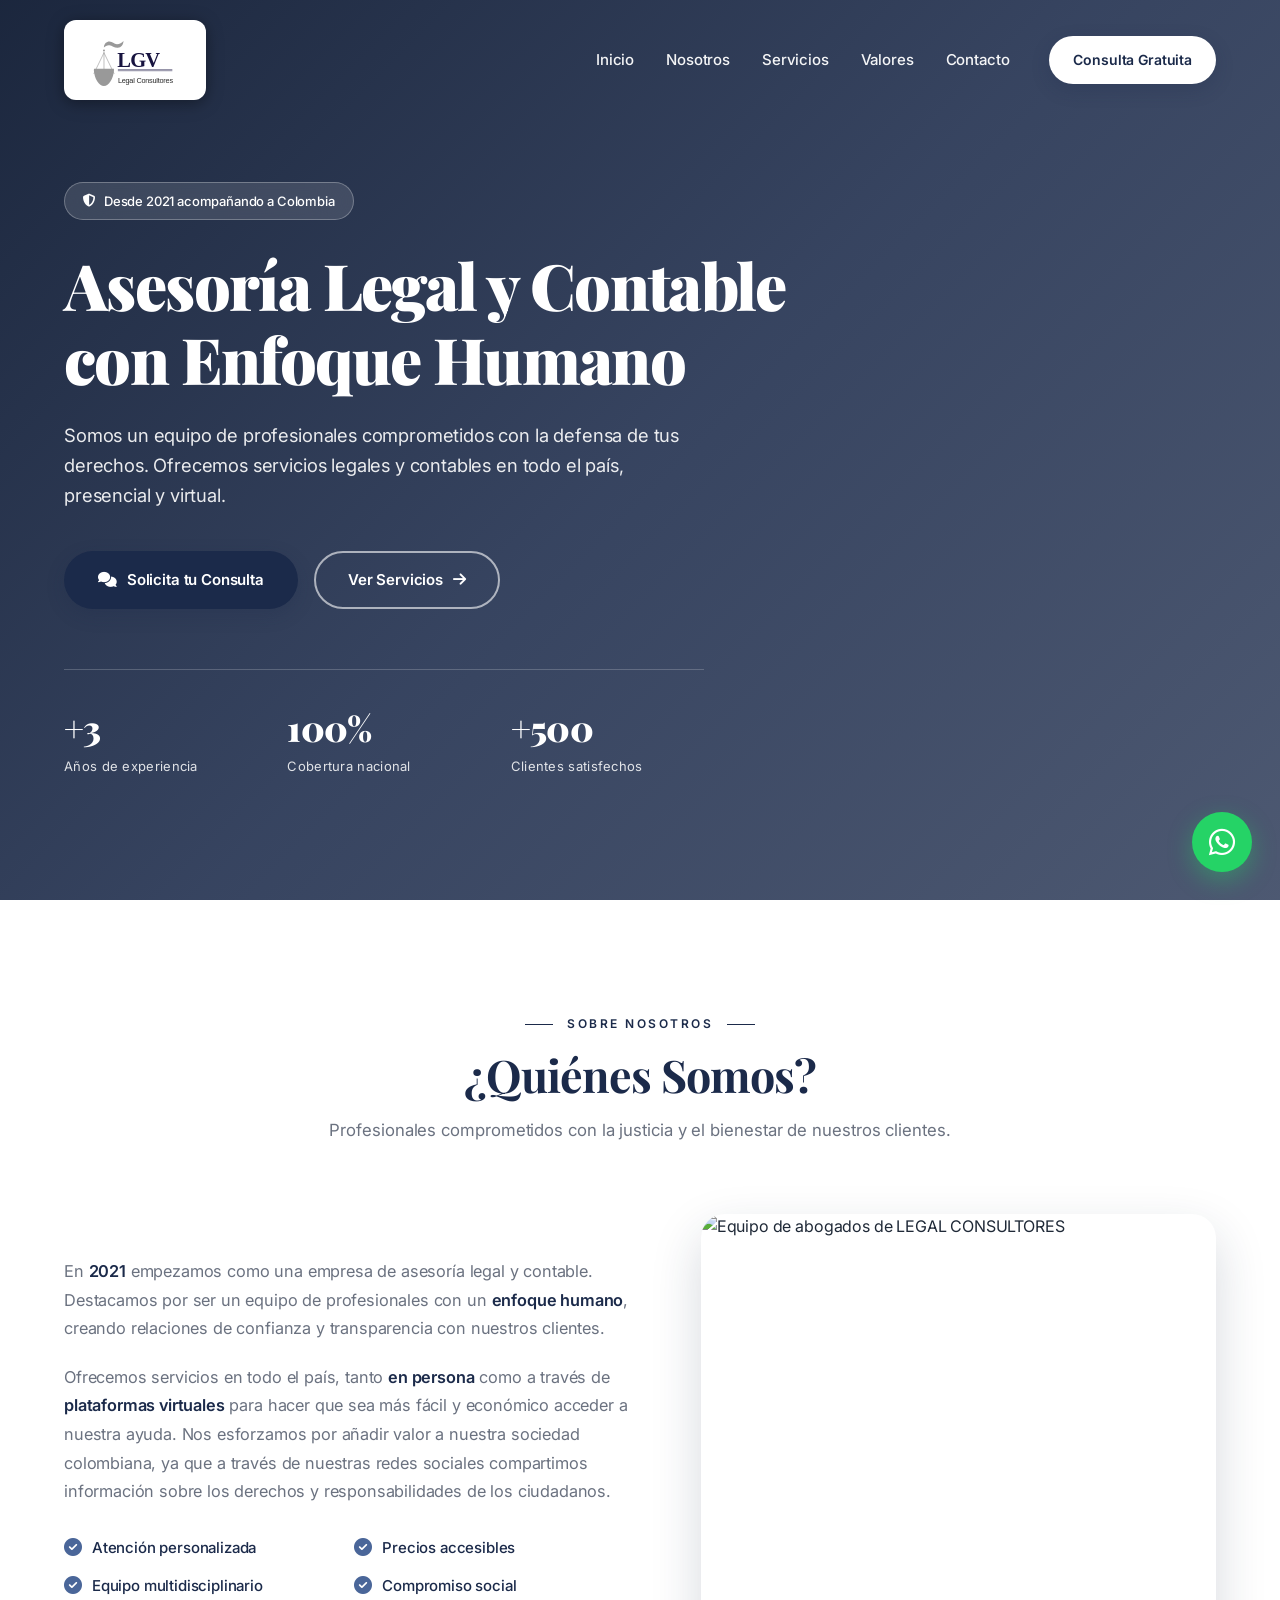
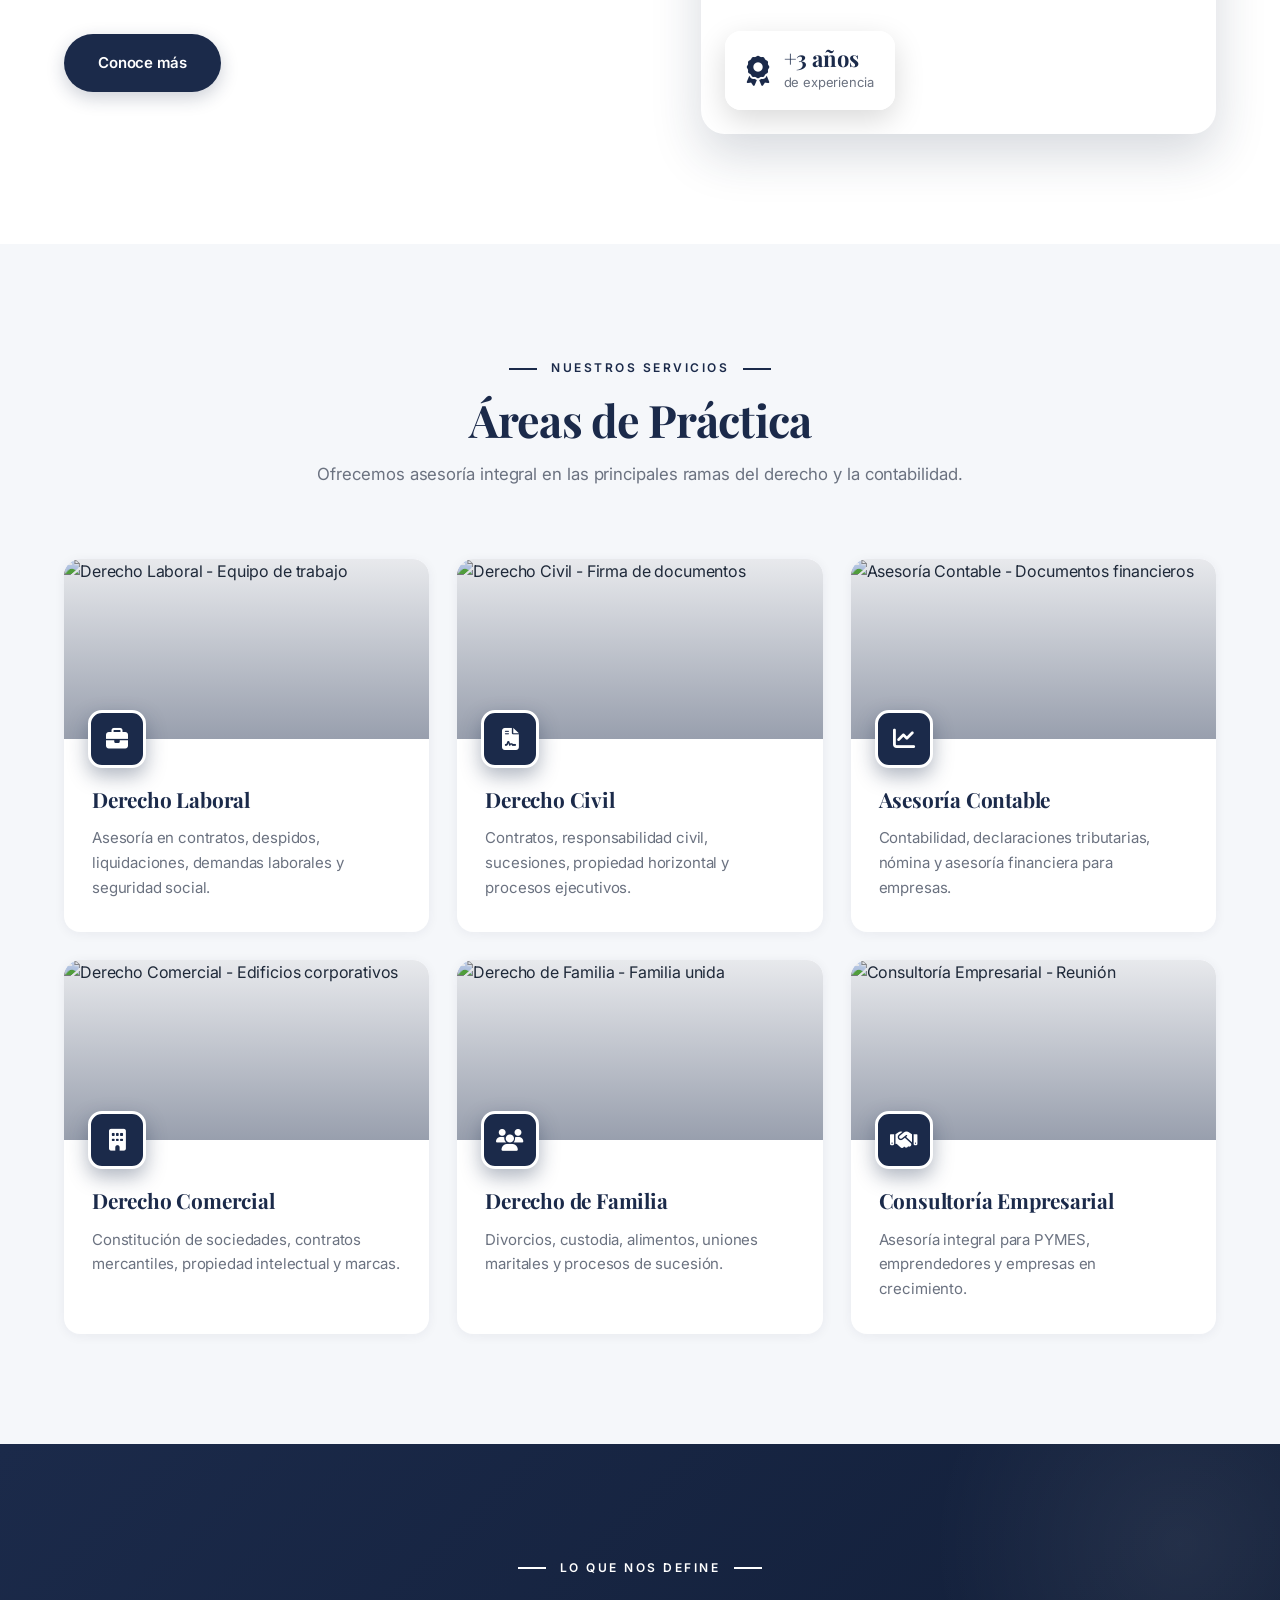
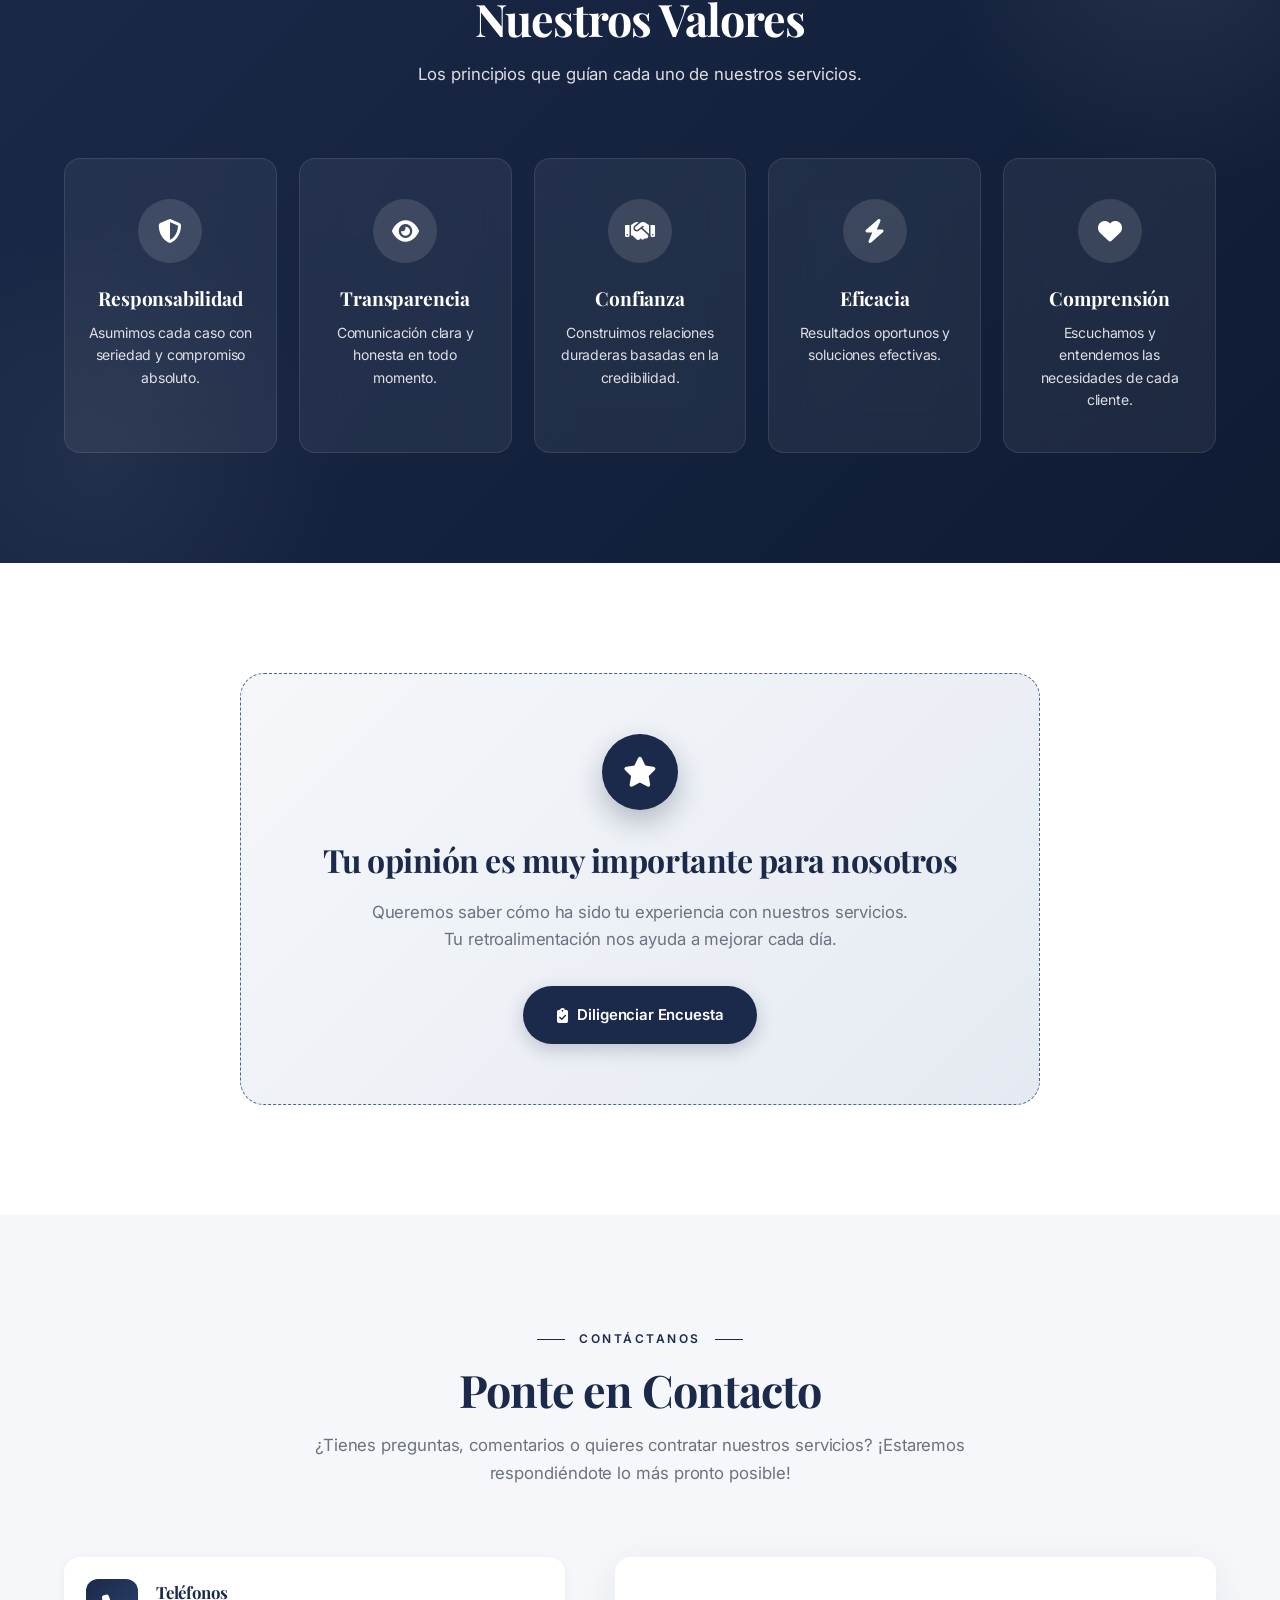
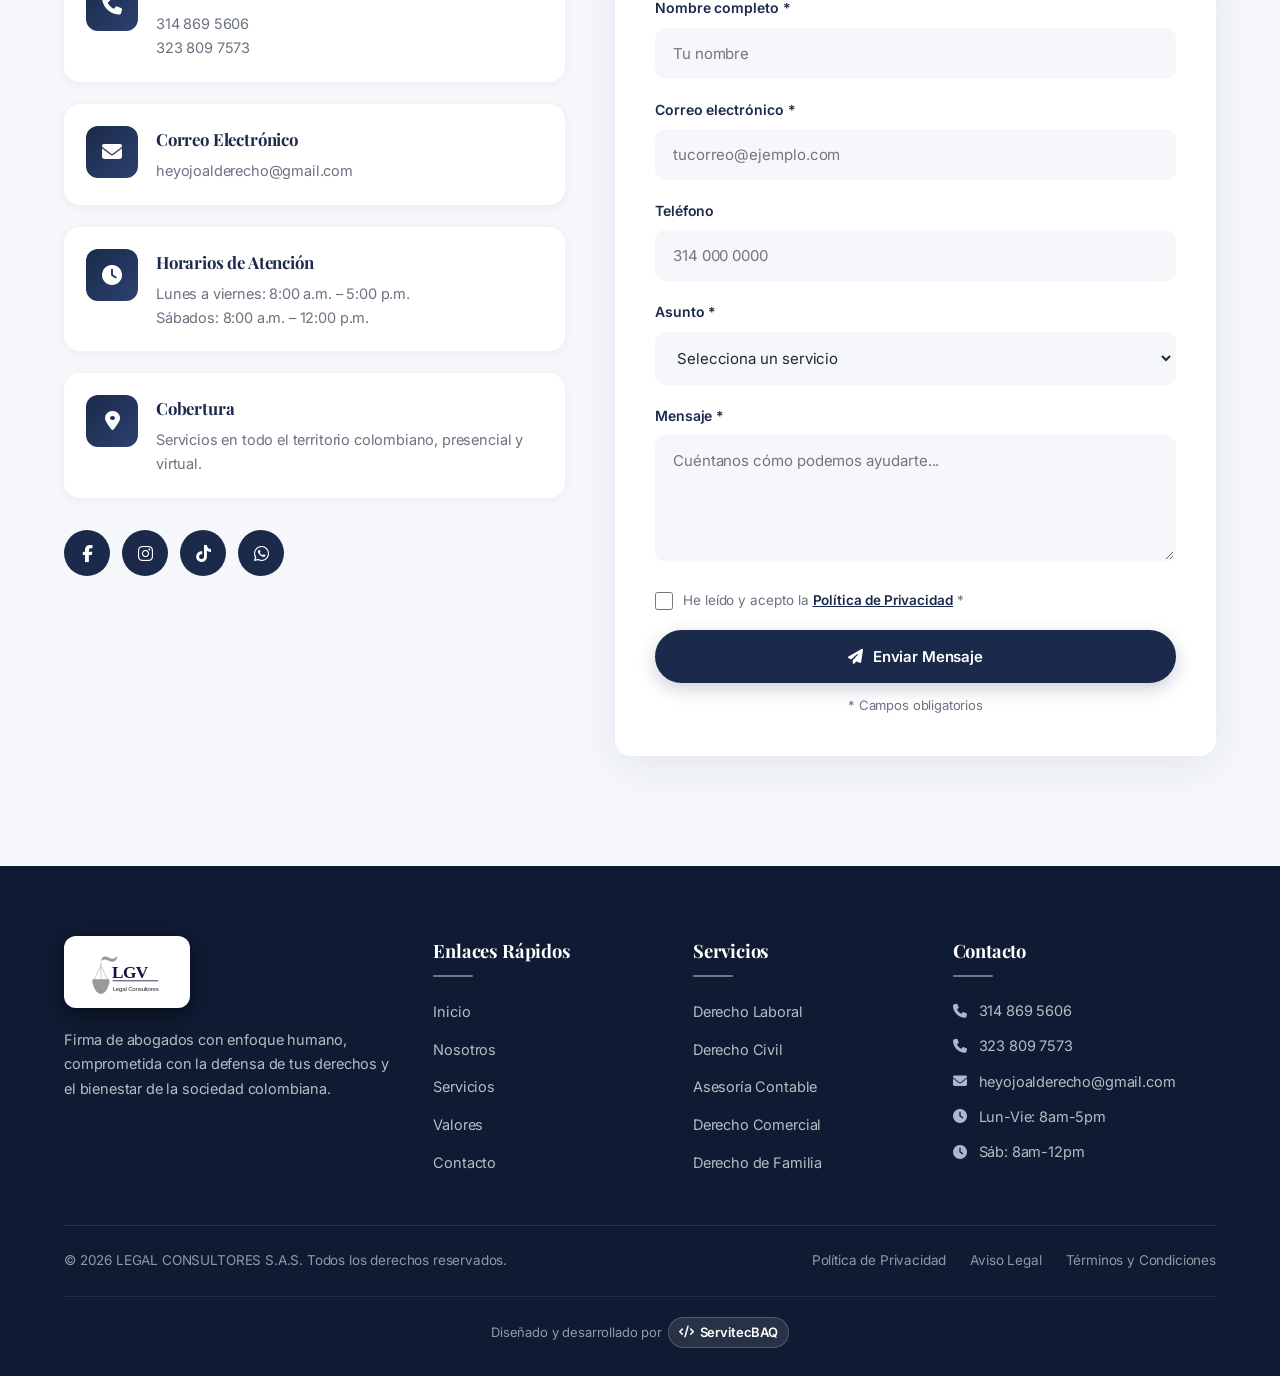
==== index.html @ 7b51544d "Updated CSS Logo" ====
<!DOCTYPE html>
<html lang="es">
<head>
    <meta charset="UTF-8">
    <meta name="viewport" content="width=device-width, initial-scale=1.0, viewport-fit=cover">
    <meta name="description" content="LEGAL CONSULTORES S.A.S - Firma de abogados con enfoque humano. Asesoría legal y contable en toda Colombia. Consulta gratuita.">
    <meta name="keywords" content="abogados Colombia, asesoría legal, asesoría contable, consultores legales, derecho laboral, derecho civil">
    <meta name="author" content="LEGAL CONSULTORES S.A.S">
    <meta name="theme-color" content="#1B2A4A">
    <title>LEGAL CONSULTORES S.A.S | Asesoría Legal y Contable en Colombia</title>

    <!-- Favicon -->
    <link rel="icon" type="image/svg+xml" href="favicon.svg">

    <!-- Fuentes (fallback para Apple Fonts) -->
    <link rel="preconnect" href="https://fonts.googleapis.com">
    <link rel="preconnect" href="https://fonts.gstatic.com" crossorigin>
    <link href="https://fonts.googleapis.com/css2?family=Playfair+Display:wght@700;900&family=Inter:wght@300;400;500;600;700&display=swap" rel="stylesheet">

    <!-- Font Awesome -->
    <link rel="stylesheet" href="https://cdnjs.cloudflare.com/ajax/libs/font-awesome/6.4.0/css/all.min.css">

    <!-- Styles -->
    <link rel="stylesheet" href="styles.css">
</head>
<body>

    <!-- ===== HEADER ===== -->
    <header class="header" id="header">
        <div class="container header__container">
            <a href="#inicio" class="logo" aria-label="LGV Legal Consultores - Inicio">
                <img src="logo-lgv.svg" alt="LGV Legal Consultores" class="logo__image">
            </a>
            <nav class="nav" id="nav">
                <ul class="nav__list">
                    <li><a href="#inicio" class="nav__link">Inicio</a></li>
                    <li><a href="#nosotros" class="nav__link">Nosotros</a></li>
                    <li><a href="#servicios" class="nav__link">Servicios</a></li>
                    <li><a href="#valores" class="nav__link">Valores</a></li>
                    <li><a href="#contacto" class="nav__link">Contacto</a></li>
                </ul>
                <a href="#contacto" class="btn btn--primary nav__cta">Consulta Gratuita</a>
            </nav>

            <button class="nav-toggle" id="navToggle" aria-label="Abrir menú" aria-expanded="false">
                <span></span><span></span><span></span>
            </button>
        </div>
    </header>

    <!-- Overlay menú móvil -->
    <div class="nav-overlay" id="navOverlay"></div>

    <!-- ===== HERO ===== -->
    <section class="hero" id="inicio">
        <div class="hero__overlay"></div>
        <div class="container hero__container">
            <div class="hero__content">
                <span class="hero__badge">
                    <i class="fas fa-shield-alt"></i> Desde 2021 acompañando a Colombia
                </span>
                <h1 class="hero__title">
                    Asesoría Legal y Contable con <span class="highlight">Enfoque Humano</span>
                </h1>
                <p class="hero__subtitle">
                    Somos un equipo de profesionales comprometidos con la defensa de tus derechos.
                    Ofrecemos servicios legales y contables en todo el país, presencial y virtual.
                </p>
                <div class="hero__buttons">
                    <a href="#contacto" class="btn btn--primary">
                        <i class="fas fa-comments"></i> Solicita tu Consulta
                    </a>
                    <a href="#servicios" class="btn btn--outline">
                        Ver Servicios <i class="fas fa-arrow-right"></i>
                    </a>
                </div>
                <div class="hero__stats">
                    <div class="stat">
                        <span class="stat__number">+3</span>
                        <span class="stat__label">Años de experiencia</span>
                    </div>
                    <div class="stat">
                        <span class="stat__number">100%</span>
                        <span class="stat__label">Cobertura nacional</span>
                    </div>
                    <div class="stat">
                        <span class="stat__number">+500</span>
                        <span class="stat__label">Clientes satisfechos</span>
                    </div>
                </div>
            </div>
        </div>
    </section>

    <!-- ===== NOSOTROS ===== -->
    <section class="about section" id="nosotros">
        <div class="container">
            <div class="section__header">
                <span class="section__tag">Sobre Nosotros</span>
                <h2 class="section__title">¿Quiénes Somos?</h2>
                <p class="section__subtitle">
                    Profesionales comprometidos con la justicia y el bienestar de nuestros clientes.
                </p>
            </div>

            <div class="about__grid">
                <div class="about__content">
                    <p class="about__text">
                        En <strong>2021</strong> empezamos como una empresa de asesoría legal y contable.
                        Destacamos por ser un equipo de profesionales con un <strong>enfoque humano</strong>,
                        creando relaciones de confianza y transparencia con nuestros clientes.
                    </p>
                    <p class="about__text">
                        Ofrecemos servicios en todo el país, tanto <strong>en persona</strong> como a través de
                        <strong>plataformas virtuales</strong> para hacer que sea más fácil y económico acceder
                        a nuestra ayuda. Nos esforzamos por añadir valor a nuestra sociedad colombiana, ya que
                        a través de nuestras redes sociales compartimos información sobre los derechos y
                        responsabilidades de los ciudadanos.
                    </p>

                    <ul class="about__features">
                        <li><i class="fas fa-check-circle"></i> Atención personalizada</li>
                        <li><i class="fas fa-check-circle"></i> Precios accesibles</li>
                        <li><i class="fas fa-check-circle"></i> Equipo multidisciplinario</li>
                        <li><i class="fas fa-check-circle"></i> Compromiso social</li>
                    </ul>

                    <a href="#contacto" class="btn btn--primary">Conoce más</a>
                </div>

                <div class="about__image">
                    <div class="about__image-wrapper">
                        <img src="https://images.unsplash.com/photo-1589829545856-d10d557cf95f?w=900&q=80"
                             alt="Equipo de abogados de LEGAL CONSULTORES" loading="lazy">
                        <div class="about__badge">
                            <i class="fas fa-award"></i>
                            <div>
                                <strong>+3 años</strong>
                                <span>de experiencia</span>
                            </div>
                        </div>
                    </div>
                </div>
            </div>
        </div>
    </section>

    <!-- ===== SERVICIOS ===== -->
    <section class="services section" id="servicios">
        <div class="container">
            <div class="section__header">
                <span class="section__tag">Nuestros Servicios</span>
                <h2 class="section__title">Áreas de Práctica</h2>
                <p class="section__subtitle">
                    Ofrecemos asesoría integral en las principales ramas del derecho y la contabilidad.
                </p>
            </div>
            <div class="services__grid">
    <!-- Derecho Laboral -->
    <article class="service-card">
        <div class="service-card__image">
            <div class="service-card__slider">
                <img src="https://images.unsplash.com/photo-1521737711867-e3b97375f902?w=700&q=80" alt="Derecho Laboral - Equipo de trabajo" loading="lazy" class="active">
                <img src="https://images.unsplash.com/photo-1521791136064-7986c2920216?w=700&q=80" alt="Derecho Laboral - Contrato laboral" loading="lazy">
                <img src="https://images.unsplash.com/photo-1454165804606-c3d57bc86b40?w=700&q=80" alt="Derecho Laboral - Reunión de negocios" loading="lazy">
            </div>
        </div>
        <div class="service-card__icon"><i class="fas fa-briefcase"></i></div>
        <div class="service-card__body">
            <h3 class="service-card__title">Derecho Laboral</h3>
            <p class="service-card__text">
                Asesoría en contratos, despidos, liquidaciones, demandas laborales y seguridad social.
            </p>
        </div>
    </article>

    <!-- Derecho Civil -->
    <article class="service-card">
        <div class="service-card__image">
            <div class="service-card__slider">
                <img src="https://images.unsplash.com/photo-1450101499163-c8848c66ca85?w=700&q=80" alt="Derecho Civil - Firma de documentos" loading="lazy" class="active">
                <img src="https://images.unsplash.com/photo-1589391886645-d51941baf7fb?w=700&q=80" alt="Derecho Civil - Contratos legales" loading="lazy">
                <img src="https://images.unsplash.com/photo-1505664194779-8beaceb93744?w=700&q=80" alt="Derecho Civil - Libros de derecho" loading="lazy">
            </div>
        </div>
        <div class="service-card__icon"><i class="fas fa-file-contract"></i></div>
        <div class="service-card__body">
            <h3 class="service-card__title">Derecho Civil</h3>
            <p class="service-card__text">
                Contratos, responsabilidad civil, sucesiones, propiedad horizontal y procesos ejecutivos.
            </p>
        </div>
    </article>

    <!-- Asesoría Contable -->
    <article class="service-card">
        <div class="service-card__image">
            <div class="service-card__slider">
                <img src="https://images.unsplash.com/photo-1554224155-6726b3ff858f?w=700&q=80" alt="Asesoría Contable - Documentos financieros" loading="lazy" class="active">
                <img src="https://images.unsplash.com/photo-1554224154-26032ffc0d07?w=700&q=80" alt="Asesoría Contable - Cálculos y análisis" loading="lazy">
                <img src="https://images.unsplash.com/photo-1454165804606-c3d57bc86b40?w=700&q=80" alt="Asesoría Contable - Reporte financiero" loading="lazy">
            </div>
        </div>
        <div class="service-card__icon"><i class="fas fa-chart-line"></i></div>
        <div class="service-card__body">
            <h3 class="service-card__title">Asesoría Contable</h3>
            <p class="service-card__text">
                Contabilidad, declaraciones tributarias, nómina y asesoría financiera para empresas.
            </p>
        </div>
    </article>

    <!-- Derecho Comercial -->
    <article class="service-card">
        <div class="service-card__image">
            <div class="service-card__slider">
                <img src="https://images.unsplash.com/photo-1486406146926-c627a92ad1ab?w=700&q=80" alt="Derecho Comercial - Edificios corporativos" loading="lazy" class="active">
                <img src="https://images.unsplash.com/photo-1454165804606-c3d57bc86b40?w=700&q=80" alt="Derecho Comercial - Reunión de negocios" loading="lazy">
                <img src="https://images.unsplash.com/photo-1551836022-d5d88e9218df?w=700&q=80" alt="Derecho Comercial - Sociedad mercantil" loading="lazy">
            </div>
        </div>
        <div class="service-card__icon"><i class="fas fa-building"></i></div>
        <div class="service-card__body">
            <h3 class="service-card__title">Derecho Comercial</h3>
            <p class="service-card__text">
                Constitución de sociedades, contratos mercantiles, propiedad intelectual y marcas.
            </p>
        </div>
    </article>

    <!-- Derecho de Familia -->
    <article class="service-card">
        <div class="service-card__image">
            <div class="service-card__slider">
                <img src="https://images.unsplash.com/photo-1511895426328-dc8714191300?w=700&q=80" alt="Derecho de Familia - Familia unida" loading="lazy" class="active">
                <img src="https://images.unsplash.com/photo-1609220136736-443140cffec6?w=700&q=80" alt="Derecho de Familia - Padres e hijos" loading="lazy">
                <img src="https://images.unsplash.com/photo-1591604466107-ec97de577aff?w=700&q=80" alt="Derecho de Familia - Unión familiar" loading="lazy">
            </div>
        </div>
        <div class="service-card__icon"><i class="fas fa-users"></i></div>
        <div class="service-card__body">
            <h3 class="service-card__title">Derecho de Familia</h3>
            <p class="service-card__text">
                Divorcios, custodia, alimentos, uniones maritales y procesos de sucesión.
            </p>
        </div>
    </article>

    <!-- Consultoría Empresarial -->
    <article class="service-card">
        <div class="service-card__image">
            <div class="service-card__slider">
                <img src="https://images.unsplash.com/photo-1556761175-b413da4baf72?w=700&q=80" alt="Consultoría Empresarial - Reunión" loading="lazy" class="active">
                <img src="https://images.unsplash.com/photo-1542744173-8e7e53415bb0?w=700&q=80" alt="Consultoría Empresarial - Presentación" loading="lazy">
                <img src="https://images.unsplash.com/photo-1552664730-d307ca884978?w=700&q=80" alt="Consultoría Empresarial - Estrategia" loading="lazy">
            </div>
        </div>
        <div class="service-card__icon"><i class="fas fa-handshake"></i></div>
        <div class="service-card__body">
            <h3 class="service-card__title">Consultoría Empresarial</h3>
            <p class="service-card__text">
                Asesoría integral para PYMES, emprendedores y empresas en crecimiento.
            </p>
        </div>
    </article>
</div>
        </div>
    </section>

    <!-- ===== VALORES ===== -->
    <section class="values section" id="valores">
        <div class="container">
            <div class="section__header section__header--light">
                <span class="section__tag section__tag--light">Lo que nos define</span>
                <h2 class="section__title section__title--light">Nuestros Valores</h2>
                <p class="section__subtitle section__subtitle--light">
                    Los principios que guían cada uno de nuestros servicios.
                </p>
            </div>

            <div class="values__grid">
                <div class="value-card">
                    <div class="value-card__icon"><i class="fas fa-shield-alt"></i></div>
                    <h3>Responsabilidad</h3>
                    <p>Asumimos cada caso con seriedad y compromiso absoluto.</p>
                </div>

                <div class="value-card">
                    <div class="value-card__icon"><i class="fas fa-eye"></i></div>
                    <h3>Transparencia</h3>
                    <p>Comunicación clara y honesta en todo momento.</p>
                </div>

                <div class="value-card">
                    <div class="value-card__icon"><i class="fas fa-handshake"></i></div>
                    <h3>Confianza</h3>
                    <p>Construimos relaciones duraderas basadas en la credibilidad.</p>
                </div>

                <div class="value-card">
                    <div class="value-card__icon"><i class="fas fa-bolt"></i></div>
                    <h3>Eficacia</h3>
                    <p>Resultados oportunos y soluciones efectivas.</p>
                </div>

                <div class="value-card">
                    <div class="value-card__icon"><i class="fas fa-heart"></i></div>
                    <h3>Comprensión</h3>
                    <p>Escuchamos y entendemos las necesidades de cada cliente.</p>
                </div>
            </div>
        </div>
    </section>

    <!-- ===== ENCUESTA ===== -->
    <section class="survey section">
        <div class="container">
            <div class="survey__box">
                <div class="survey__icon"><i class="fas fa-star"></i></div>
                <h2 class="survey__title">Tu opinión es muy importante para nosotros</h2>
                <p class="survey__text">
                    Queremos saber cómo ha sido tu experiencia con nuestros servicios.
                    Tu retroalimentación nos ayuda a mejorar cada día.
                </p>
                <a href="https://docs.google.com/forms/d/e/1FAIpQLSfSvcBkOB14gTk9qfmu-XFKA4auaKduAy7Q8Je4lbOiNxJfGg/viewform?pli=1" class="btn btn--primary" target="_blank" rel="noopener">
                    <i class="fas fa-clipboard-check"></i> Diligenciar Encuesta
                </a>
            </div>
        </div>
    </section>

    <!-- ===== CONTACTO ===== -->
    <section class="contact section" id="contacto">
        <div class="container">
            <div class="section__header">
                <span class="section__tag">Contáctanos</span>
                <h2 class="section__title">Ponte en Contacto</h2>
                <p class="section__subtitle">
                    ¿Tienes preguntas, comentarios o quieres contratar nuestros servicios?
                    ¡Estaremos respondiéndote lo más pronto posible!
                </p>
            </div>

            <div class="contact__grid">
                <div class="contact__info">
                    <div class="contact__item">
                        <div class="contact__item-icon"><i class="fas fa-phone"></i></div>
                        <div>
                            <h4>Teléfonos</h4>
                            <a href="tel:3148695606">314 869 5606</a>
                            <a href="tel:3238097573">323 809 7573</a>
                        </div>
                    </div>

                    <div class="contact__item">
                        <div class="contact__item-icon"><i class="fas fa-envelope"></i></div>
                        <div>
                            <h4>Correo Electrónico</h4>
                            <a href="mailto:heyojoalderecho@gmail.com">heyojoalderecho@gmail.com</a>
                        </div>
                    </div>

                    <div class="contact__item">
                        <div class="contact__item-icon"><i class="fas fa-clock"></i></div>
                        <div>
                            <h4>Horarios de Atención</h4>
                            <p>Lunes a viernes: 8:00 a.m. – 5:00 p.m.</p>
                            <p>Sábados: 8:00 a.m. – 12:00 p.m.</p>
                        </div>
                    </div>

                    <div class="contact__item">
                        <div class="contact__item-icon"><i class="fas fa-map-marker-alt"></i></div>
                        <div>
                            <h4>Cobertura</h4>
                            <p>Servicios en todo el territorio colombiano, presencial y virtual.</p>
                        </div>
                    </div>

                    <div class="contact__social">
                        <a href="https://www.facebook.com/Heyojoalderecho" aria-label="Facebook" target="_blank" rel="noopener"><i class="fab fa-facebook-f"></i></a>
                        <a href="https://www.instagram.com/lgvlegalconsultores/" aria-label="Instagram" target="_blank" rel="noopener"><i class="fab fa-instagram"></i></a>
                        <a href="https://www.tiktok.com/@lgv.legal.consult" aria-label="TikTok" target="_blank" rel="noopener"><i class="fab fa-tiktok"></i></a>
                        <a href="https://wa.link/cxgte7" aria-label="WhatsApp" target="_blank" rel="noopener"><i class="fab fa-whatsapp"></i></a>
                    </div>
                </div>

                <form class="contact__form" id="contactForm" method="POST">
                    <input type="hidden" name="access_key" value="TU_ACCESS_KEY_AQUI">
                    <input type="hidden" name="subject" value="Nueva consulta desde el sitio web - LGV Legal Consultores">
                    <input type="hidden" name="from_name" value="LGV Legal Consultores">

                    <div class="form-group">
                        <label for="nombre">Nombre completo *</label>
                        <input type="text" id="nombre" name="nombre" required placeholder="Tu nombre">
                    </div>

                    <div class="form-group">
                        <label for="email">Correo electrónico *</label>
                        <input type="email" id="email" name="email" required placeholder="tucorreo@ejemplo.com">
                    </div>

                    <div class="form-group">
                        <label for="telefono">Teléfono</label>
                        <input type="tel" id="telefono" name="telefono" placeholder="314 000 0000">
                    </div>

                    <div class="form-group">
                        <label for="asunto">Asunto *</label>
                        <select id="asunto" name="asunto" required>
                            <option value="">Selecciona un servicio</option>
                            <option value="laboral">Derecho Laboral</option>
                            <option value="civil">Derecho Civil</option>
                            <option value="contable">Asesoría Contable</option>
                            <option value="comercial">Derecho Comercial</option>
                            <option value="familia">Derecho de Familia</option>
                            <option value="empresarial">Consultoría Empresarial</option>
                            <option value="otro">Otro</option>
                        </select>
                    </div>

                    <div class="form-group">
                        <label for="mensaje">Mensaje *</label>
                        <textarea id="mensaje" name="mensaje" rows="5" required placeholder="Cuéntanos cómo podemos ayudarte..."></textarea>
                    </div>

                    <div class="form-group form-group--checkbox">
                        <input type="checkbox" id="privacidad" name="privacidad" required>
                        <label for="privacidad">
                            He leído y acepto la <a href="politica-privacidad.html" target="_blank">Política de Privacidad</a> *
                        </label>
                    </div>

                    <button type="submit" class="btn btn--primary btn--block">
                        <i class="fas fa-paper-plane"></i> Enviar Mensaje
                    </button>
                    <p class="form-note">* Campos obligatorios</p>
                </form>
            </div>
        </div>
    </section>

    <!-- ===== FOOTER ===== -->
    <footer class="footer">
        <div class="container">
            <div class="footer__grid">
                <div class="footer__col">
                    <div class="logo logo--light">
                        <img src="logo-lgv.svg" alt="LGV Legal Consultores" class="logo__image logo__image--light">
                    </div>
                    <p class="footer__text">
                        Firma de abogados con enfoque humano, comprometida con la defensa
                        de tus derechos y el bienestar de la sociedad colombiana.
                    </p>
                </div>

                <div class="footer__col">
                    <h4>Enlaces Rápidos</h4>
                    <ul class="footer__links">
                        <li><a href="#inicio">Inicio</a></li>
                        <li><a href="#nosotros">Nosotros</a></li>
                        <li><a href="#servicios">Servicios</a></li>
                        <li><a href="#valores">Valores</a></li>
                        <li><a href="#contacto">Contacto</a></li>
                    </ul>
                </div>

                <div class="footer__col">
                    <h4>Servicios</h4>
                    <ul class="footer__links">
                        <li><a href="#servicios">Derecho Laboral</a></li>
                        <li><a href="#servicios">Derecho Civil</a></li>
                        <li><a href="#servicios">Asesoría Contable</a></li>
                        <li><a href="#servicios">Derecho Comercial</a></li>
                        <li><a href="#servicios">Derecho de Familia</a></li>
                    </ul>
                </div>

                <div class="footer__col">
                    <h4>Contacto</h4>
                    <ul class="footer__contact">
                        <li><i class="fas fa-phone"></i> 314 869 5606</li>
                        <li><i class="fas fa-phone"></i> 323 809 7573</li>
                        <li><i class="fas fa-envelope"></i> heyojoalderecho@gmail.com</li>
                        <li><i class="fas fa-clock"></i> Lun-Vie: 8am-5pm</li>
                        <li><i class="fas fa-clock"></i> Sáb: 8am-12pm</li>
                    </ul>
                </div>
            </div>

            <div class="footer__bottom">
                <p>&copy; <span id="year"></span> LEGAL CONSULTORES S.A.S. Todos los derechos reservados.</p>
                <ul class="footer__legal">
                    <li><a href="politica-privacidad.html">Política de Privacidad</a></li>
                    <li><a href="aviso-legal.html">Aviso Legal</a></li>
                    <li><a href="terminos-condiciones.html">Términos y Condiciones</a></li>
                </ul>
            </div>

            <div class="footer__credit">
                <p>
                    Diseñado y desarrollado por
                    <a href="https://servitecbaq.com" target="_blank" rel="noopener" class="footer__credit-link">
                        <i class="fas fa-code"></i> ServitecBAQ
                    </a>
                </p>
            </div>
        </div>
    </footer>

    <!-- WhatsApp flotante -->
    <a href="https://wa.me/573148695606" class="whatsapp-float" target="_blank" rel="noopener" aria-label="Contactar por WhatsApp">
        <i class="fab fa-whatsapp"></i>
    </a>

    <!-- Volver arriba -->
    <button class="back-to-top" id="backToTop" aria-label="Volver arriba">
        <i class="fas fa-arrow-up"></i>
    </button>

    <!-- Scripts -->
    <script src="js/form.js"></script>
    <script>
        // Año dinámico
        document.getElementById('year').textContent = new Date().getFullYear();

        // Menú móvil
        const navToggle = document.getElementById('navToggle');
        const nav = document.getElementById('nav');
        const navOverlay = document.getElementById('navOverlay');

        function openMenu() {
            nav.classList.add('nav--open');
            navToggle.classList.add('nav-toggle--active');
            navOverlay.classList.add('nav-overlay--visible');
            navToggle.setAttribute('aria-expanded', 'true');
            document.body.style.overflow = 'hidden';
        }
        function closeMenu() {
            nav.classList.remove('nav--open');
            navToggle.classList.remove('nav-toggle--active');
            navOverlay.classList.remove('nav-overlay--visible');
            navToggle.setAttribute('aria-expanded', 'false');
            document.body.style.overflow = '';
        }
        navToggle.addEventListener('click', () => {
            nav.classList.contains('nav--open') ? closeMenu() : openMenu();
        });
        navOverlay.addEventListener('click', closeMenu);
        document.querySelectorAll('.nav__link, .nav__cta').forEach(link => {
            link.addEventListener('click', closeMenu);
        });
        document.addEventListener('keydown', (e) => {
            if (e.key === 'Escape') closeMenu();
        });

        // Header scroll
        const header = document.getElementById('header');
        window.addEventListener('scroll', () => {
            header.classList.toggle('header--scrolled', window.scrollY > 50);
        }, { passive: true });

        // Volver arriba
        const backToTop = document.getElementById('backToTop');
        window.addEventListener('scroll', () => {
            backToTop.classList.toggle('back-to-top--visible', window.scrollY > 400);
        }, { passive: true });
        backToTop.addEventListener('click', () => {
            window.scrollTo({ top: 0, behavior: 'smooth' });
        });

        // Animación scroll reveal
        const observer = new IntersectionObserver((entries) => {
            entries.forEach(entry => {
                if (entry.isIntersecting) {
                    entry.target.classList.add('visible');
                    observer.unobserve(entry.target);
                }
            });
        }, { threshold: 0.1, rootMargin: '0px 0px -50px 0px' });

        document.querySelectorAll('.section__header, .service-card, .value-card, .about__content, .about__image, .contact__info, .contact__form')
            .forEach(el => observer.observe(el));
    </script>
<script>
/* ===== CARRUSEL AUTOMÁTICO DE IMÁGENES ===== */
document.addEventListener('DOMContentLoaded', () => {
    const sliders = document.querySelectorAll('.service-card__slider');
    
    // Respeta preferencias de accesibilidad
    if (window.matchMedia('(prefers-reduced-motion: reduce)').matches) return;
    
    sliders.forEach((slider, index) => {
        const images = slider.querySelectorAll('img');
        if (images.length < 2) return;
        
        let currentIndex = 0;
        
        // Tiempo inicial aleatorio para que no cambien todas a la vez
        const initialDelay = index * 800;
        
        setTimeout(() => {
            setInterval(() => {
                // Quitar active de la actual
                images[currentIndex].classList.remove('active');
                
                // Siguiente imagen
                currentIndex = (currentIndex + 1) % images.length;
                
                // Poner active a la nueva
                images[currentIndex].classList.add('active');
            }, 4000); // Cambia cada 4 segundos
        }, initialDelay);
    });
});
</script>
</body>
</html>
---- styles.css ----
/* ============================================
   LEGAL CONSULTORES S.A.S - Stylesheet
   Paleta: Azul + Blanco + Gris
   Fuentes: Apple System Fonts (SF Pro)
   ============================================ */

/* ===== VARIABLES ===== */
:root {
    /* ===== AZULES ===== */
    --color-primary: #1B2A4A;
    --color-primary-dark: #0F1B33;
    --color-primary-light: #2C4170;
    --color-primary-lighter: #4A6699;
    --color-primary-soft: #A8B8D4;
    --color-primary-pale: #E5EAF2;

    /* ===== ACENTO ===== */
    --color-accent: #4A6699;
    --color-accent-light: #A8B8D4;

    /* ===== TEXTOS ===== */
    --color-text: #1F2937;
    --color-text-light: #6B7280;
    --color-text-lighter: #9CA3AF;

    /* ===== FONDOS ===== */
    --color-bg: #FFFFFF;
    --color-bg-alt: #F5F7FA;
    --color-bg-alt2: #EEF2F7;
    --color-border: #E5E7EB;
    --color-white: #FFFFFF;

    /* ===== SOMBRAS ===== */
    --shadow-sm: 0 2px 8px rgba(27, 42, 74, 0.06);
    --shadow-md: 0 8px 24px rgba(27, 42, 74, 0.10);
    --shadow-lg: 0 20px 50px rgba(27, 42, 74, 0.18);

    /* ===== FUENTES APPLE SYSTEM ===== */
    --font-heading: 'Playfair Display', 'New York', Georgia, 'Times New Roman', serif;
    --font-body: -apple-system, BlinkMacSystemFont, 'SF Pro Text', 'SF Pro Display', 'Helvetica Neue', 'Inter', sans-serif;
    --font-ui: -apple-system, BlinkMacSystemFont, 'SF Pro Text', 'Helvetica Neue', 'Inter', sans-serif;

    /* ===== RADIOS ===== */
    --radius-sm: 10px;
    --radius-md: 16px;
    --radius-lg: 24px;

    /* ===== TRANSICIONES ===== */
    --transition: all 0.3s cubic-bezier(0.4, 0, 0.2, 1);
    --transition-smooth: all 0.5s cubic-bezier(0.16, 1, 0.3, 1);
    --container: 1200px;
}

/* ===== RESET ===== */
*, *::before, *::after {
    box-sizing: border-box;
    margin: 0;
    padding: 0;
}

html {
    scroll-behavior: smooth;
    scroll-padding-top: 90px;
    overflow-x: hidden;
    width: 100%;
    max-width: 100%;
    -webkit-text-size-adjust: 100%;
}

body {
    font-family: var(--font-body);
    font-size: 16px;
    line-height: 1.6;
    color: var(--color-text);
    background: var(--color-bg);
    -webkit-font-smoothing: antialiased;
    -moz-osx-font-smoothing: grayscale;
    overflow-x: hidden;
    width: 100%;
    max-width: 100%;
    position: relative;
    letter-spacing: -0.01em;
}

img { max-width: 100%; height: auto; display: block; }
a { text-decoration: none; color: inherit; transition: var(--transition); }
ul { list-style: none; }
button { cursor: pointer; border: none; background: none; font-family: inherit; }

/* ===== UTILIDADES ===== */
.container {
    width: 100%;
    max-width: var(--container);
    margin: 0 auto;
    padding: 0 24px;
}

.section {
    padding: 110px 0;
    position: relative;
    overflow: hidden;
}

.section__header {
    text-align: center;
    max-width: 700px;
    margin: 0 auto 70px;
    opacity: 0;
    transform: translateY(24px);
    transition: opacity 0.9s cubic-bezier(0.16, 1, 0.3, 1), transform 0.9s cubic-bezier(0.16, 1, 0.3, 1);
}

.section__header.visible {
    opacity: 1;
    transform: translateY(0);
}

.section__tag {
    display: inline-block;
    font-size: 12px;
    font-weight: 600;
    letter-spacing: 2.5px;
    text-transform: uppercase;
    color: var(--color-primary);
    margin-bottom: 16px;
    position: relative;
    padding: 0 22px;
}

.section__tag::before,
.section__tag::after {
    content: '';
    position: absolute;
    top: 50%;
    width: 28px;
    height: 1.5px;
    background: var(--color-primary);
}

.section__tag::before { left: -20px; }
.section__tag::after { right: -20px; }

.section__tag--light { color: var(--color-white); }
.section__tag--light::before,
.section__tag--light::after { background: var(--color-white); }

.section__title {
    font-family: var(--font-heading);
    font-size: clamp(2rem, 4vw, 2.8rem);
    font-weight: 700;
    color: var(--color-primary);
    line-height: 1.15;
    margin-bottom: 16px;
    letter-spacing: -0.02em;
}

.section__title--light { color: var(--color-white); }

.section__subtitle {
    font-size: 1.05rem;
    color: var(--color-text-light);
    line-height: 1.65;
    letter-spacing: -0.005em;
}

.section__subtitle--light { color: rgba(255, 255, 255, 0.85); }

.highlight { color: var(--color-white); }

/* ===== BOTONES ===== */
.btn {
    display: inline-flex;
    align-items: center;
    justify-content: center;
    gap: 10px;
    padding: 15px 32px;
    font-size: 15px;
    font-weight: 600;
    font-family: var(--font-ui);
    border-radius: 50px;
    transition: var(--transition);
    cursor: pointer;
    border: 2px solid transparent;
    white-space: nowrap;
    text-align: center;
    letter-spacing: -0.01em;
}

.btn--primary {
    background: var(--color-primary);
    color: var(--color-white);
    box-shadow: 0 6px 18px rgba(27, 42, 74, 0.22);
}

.btn--primary:hover {
    background: var(--color-primary-light);
    color: var(--color-white);
    transform: translateY(-2px);
    box-shadow: 0 10px 28px rgba(27, 42, 74, 0.32);
}

.btn--outline {
    background: transparent;
    color: var(--color-white);
    border-color: rgba(255, 255, 255, 0.6);
}

.btn--outline:hover {
    background: var(--color-white);
    color: var(--color-primary);
    border-color: var(--color-white);
    transform: translateY(-2px);
}

.btn--block { width: 100%; }

/* ===== HEADER ===== */
.header {
    position: fixed;
    top: 0;
    left: 0;
    right: 0;
    z-index: 1000;
    padding: 20px 0;
    transition: var(--transition);
    background: transparent;
    width: 100%;
}

.header--scrolled {
    background: rgba(255, 255, 255, 0.85);
    backdrop-filter: saturate(180%) blur(20px);
    -webkit-backdrop-filter: saturate(180%) blur(20px);
    box-shadow: 0 1px 0 rgba(0, 0, 0, 0.05), 0 8px 24px rgba(27, 42, 74, 0.06);
    padding: 14px 0;
}

.header__container {
    display: flex;
    align-items: center;
    justify-content: space-between;
    gap: 30px;
}

/* ===== LOGO ===== */
.logo {
    display: flex;
    align-items: center;
    z-index: 10;
    flex-shrink: 0;
    transition: var(--transition);
}

.logo__image {
    height: 60px;
    width: auto;
    object-fit: contain;
    transition: var(--transition);
    /* Ajuste para que el logo se vea bien sobre el hero oscuro */
    filter: drop-shadow(0 2px 8px rgba(0, 0, 0, 0.25));
}

/* En el header scrolled (fondo blanco) */
.header--scrolled .logo__image {
    height: 50px;
    filter: none;
}

/* Logo en el footer (fondo oscuro) */
.logo--light .logo__image {
    height: 70px;
    /* Si usas el logo con fondo blanco, descomenta: */
    /* background: #FFFFFF; */
    /* padding: 12px 16px; */
    /* border-radius: 12px; */
}

/* Responsive */
@media (max-width: 768px) {
    .logo__image { height: 50px; }
    .header--scrolled .logo__image { height: 44px; }
    .logo--light .logo__image { height: 60px; }
}

@media (max-width: 480px) {
    .logo__image { height: 42px; }
    .header--scrolled .logo__image { height: 38px; }
    .logo--light .logo__image { height: 54px; }
}

/* ===== NAVEGACIÓN ===== */
.nav {
    display: flex;
    align-items: center;
    gap: 40px;
}

.nav__list {
    display: flex;
    gap: 32px;
}

.nav__link {
    font-size: 15px;
    font-weight: 500;
    font-family: var(--font-ui);
    color: rgba(255, 255, 255, 0.95);
    position: relative;
    padding: 4px 0;
    letter-spacing: -0.01em;
}

.nav__link::after {
    content: '';
    position: absolute;
    bottom: -4px;
    left: 0;
    width: 0;
    height: 2px;
    background: var(--color-white);
    transition: width 0.3s cubic-bezier(0.16, 1, 0.3, 1);
    border-radius: 1px;
}

.nav__link:hover::after { width: 100%; }
.nav__link:hover { color: var(--color-white); }

.header--scrolled .nav__link { color: var(--color-primary); }
.header--scrolled .nav__link::after { background: var(--color-primary); }
.header--scrolled .nav__link:hover { color: var(--color-primary-light); }

.nav__cta {
    padding: 11px 22px;
    font-size: 14px;
    background: var(--color-white);
    color: var(--color-primary);
    font-weight: 600;
}

.nav__cta:hover {
    background: var(--color-primary-pale);
    color: var(--color-primary);
    transform: translateY(-1px);
}

.header--scrolled .nav__cta {
    background: var(--color-primary);
    color: var(--color-white);
}

.header--scrolled .nav__cta:hover {
    background: var(--color-primary-light);
    color: var(--color-white);
}

/* Toggle móvil */
.nav-toggle {
    display: none;
    flex-direction: column;
    justify-content: space-between;
    width: 28px;
    height: 20px;
    z-index: 1010;
    position: relative;
}

.nav-toggle span {
    display: block;
    height: 2.5px;
    width: 100%;
    background: var(--color-white);
    border-radius: 3px;
    transition: var(--transition);
}

.header--scrolled .nav-toggle span { background: var(--color-primary); }
.nav-toggle--active span { background: var(--color-primary) !important; }
.nav-toggle--active span:nth-child(1) { transform: translateY(8.75px) rotate(45deg); }
.nav-toggle--active span:nth-child(2) { opacity: 0; }
.nav-toggle--active span:nth-child(3) { transform: translateY(-8.75px) rotate(-45deg); }

/* Overlay */
.nav-overlay {
    position: fixed;
    inset: 0;
    background: rgba(15, 27, 51, 0.5);
    backdrop-filter: blur(6px);
    -webkit-backdrop-filter: blur(6px);
    opacity: 0;
    visibility: hidden;
    transition: var(--transition);
    z-index: 998;
}

.nav-overlay--visible {
    opacity: 1;
    visibility: visible;
}

/* ===== HERO ===== */
.hero {
    position: relative;
    min-height: 100vh;
    display: flex;
    align-items: center;
    background: url('https://images.unsplash.com/photo-1589829545856-d10d557cf95f?w=1920&q=80') center 30% / cover no-repeat;
    padding: 140px 0 80px;
    overflow: hidden;
    width: 100%;
}

.hero__overlay {
    position: absolute;
    inset: 0;
    background: linear-gradient(135deg, rgba(15, 27, 51, 0.95) 0%, rgba(27, 42, 74, 0.88) 50%, rgba(27, 42, 74, 0.78) 100%);
}

.hero__container {
    position: relative;
    z-index: 2;
}

.hero__content {
    max-width: 800px;
}

.hero__badge {
    display: inline-flex;
    align-items: center;
    gap: 8px;
    padding: 8px 18px;
    background: rgba(255, 255, 255, 0.12);
    border: 1px solid rgba(255, 255, 255, 0.28);
    border-radius: 50px;
    color: var(--color-white);
    font-size: 13px;
    font-weight: 500;
    font-family: var(--font-ui);
    margin-bottom: 28px;
    backdrop-filter: blur(20px);
    -webkit-backdrop-filter: blur(20px);
    opacity: 0;
    animation: fadeInUp 0.8s cubic-bezier(0.16, 1, 0.3, 1) 0.2s forwards;
}

.hero__title {
    font-family: var(--font-heading);
    font-size: clamp(2.3rem, 5.5vw, 4rem);
    font-weight: 900;
    color: var(--color-white);
    line-height: 1.15;
    margin-bottom: 24px;
    letter-spacing: -0.025em;
    opacity: 0;
    animation: fadeInUp 0.9s cubic-bezier(0.16, 1, 0.3, 1) 0.35s forwards;
}

.hero__subtitle {
    font-size: 1.15rem;
    color: rgba(255, 255, 255, 0.9);
    line-height: 1.65;
    margin-bottom: 40px;
    max-width: 620px;
    opacity: 0;
    animation: fadeInUp 0.9s cubic-bezier(0.16, 1, 0.3, 1) 0.5s forwards;
}

.hero__buttons {
    display: flex;
    gap: 16px;
    flex-wrap: wrap;
    margin-bottom: 60px;
    opacity: 0;
    animation: fadeInUp 0.9s cubic-bezier(0.16, 1, 0.3, 1) 0.65s forwards;
}

.hero__stats {
    display: grid;
    grid-template-columns: repeat(3, 1fr);
    gap: 30px;
    max-width: 640px;
    padding-top: 40px;
    border-top: 1px solid rgba(255, 255, 255, 0.2);
    opacity: 0;
    animation: fadeInUp 0.9s cubic-bezier(0.16, 1, 0.3, 1) 0.8s forwards;
}

.stat__number {
    display: block;
    font-family: var(--font-heading);
    font-size: 2.2rem;
    font-weight: 900;
    color: var(--color-white);
    line-height: 1;
    margin-bottom: 8px;
    letter-spacing: -0.02em;
}

.stat__label {
    font-size: 13px;
    color: rgba(255, 255, 255, 0.85);
    letter-spacing: 0.3px;
    font-family: var(--font-ui);
}

@keyframes fadeInUp {
    from {
        opacity: 0;
        transform: translateY(24px);
    }
    to {
        opacity: 1;
        transform: translateY(0);
    }
}

/* ===== ABOUT ===== */
.about { background: var(--color-bg); }

.about__grid {
    display: grid;
    grid-template-columns: 1.1fr 1fr;
    gap: 70px;
    align-items: center;
}

.about__content {
    opacity: 0;
    transform: translateX(-30px);
    transition: opacity 1s cubic-bezier(0.16, 1, 0.3, 1), transform 1s cubic-bezier(0.16, 1, 0.3, 1);
}

.about__content.visible {
    opacity: 1;
    transform: translateX(0);
}

.about__text {
    color: var(--color-text-light);
    margin-bottom: 20px;
    font-size: 1.02rem;
    line-height: 1.75;
}

.about__text strong { color: var(--color-primary); font-weight: 600; }

.about__features {
    display: grid;
    grid-template-columns: repeat(2, 1fr);
    gap: 14px;
    margin: 30px 0 36px;
}

.about__features li {
    display: flex;
    align-items: center;
    gap: 10px;
    font-size: 15px;
    font-weight: 500;
    color: var(--color-primary);
    font-family: var(--font-ui);
}

.about__features i { color: var(--color-primary-lighter); font-size: 18px; }

.about__image {
    position: relative;
    opacity: 0;
    transform: translateX(30px);
    transition: opacity 1s cubic-bezier(0.16, 1, 0.3, 1), transform 1s cubic-bezier(0.16, 1, 0.3, 1);
}

.about__image.visible {
    opacity: 1;
    transform: translateX(0);
}

.about__image-wrapper {
    position: relative;
    border-radius: var(--radius-lg);
    overflow: hidden;
    box-shadow: var(--shadow-lg);
}

.about__image-wrapper img {
    width: 100%;
    height: 520px;
    object-fit: cover;
    transition: transform 0.8s cubic-bezier(0.16, 1, 0.3, 1);
}

.about__image-wrapper:hover img { transform: scale(1.04); }

.about__badge {
    position: absolute;
    bottom: 24px;
    left: 24px;
    display: flex;
    align-items: center;
    gap: 14px;
    background: rgba(255, 255, 255, 0.95);
    backdrop-filter: blur(20px);
    -webkit-backdrop-filter: blur(20px);
    padding: 16px 22px;
    border-radius: var(--radius-md);
    box-shadow: 0 10px 30px rgba(0, 0, 0, 0.15);
}

.about__badge i {
    font-size: 30px;
    color: var(--color-primary);
}

.about__badge strong {
    display: block;
    font-family: var(--font-heading);
    font-size: 22px;
    color: var(--color-primary);
    line-height: 1;
}

.about__badge span {
    font-size: 13px;
    color: var(--color-text-light);
    font-family: var(--font-ui);
}

/* ===== SERVICIOS ===== */
.services { background: var(--color-bg-alt); }

.services__grid {
    display: grid;
    grid-template-columns: repeat(auto-fit, minmax(310px, 1fr));
    gap: 28px;
}

.service-card {
    background: var(--color-white);
    border-radius: var(--radius-md);
    overflow: hidden;
    box-shadow: 0 2px 12px rgba(27, 42, 74, 0.06);
    transition: transform 0.5s cubic-bezier(0.16, 1, 0.3, 1),
                box-shadow 0.5s cubic-bezier(0.16, 1, 0.3, 1),
                opacity 0.8s cubic-bezier(0.16, 1, 0.3, 1);
    position: relative;
    opacity: 0;
    transform: translateY(30px);
    display: flex;
    flex-direction: column;
}

.service-card.visible {
    opacity: 1;
    transform: translateY(0);
}

.service-card:hover {
    transform: translateY(-6px);
    box-shadow: 0 20px 40px rgba(27, 42, 74, 0.14);
}

.service-card__image {
    position: relative;
    width: 100%;
    height: 180px;
    overflow: hidden;
}

.service-card__image img {
    width: 100%;
    height: 100%;
    object-fit: cover;
    transition: transform 0.7s cubic-bezier(0.16, 1, 0.3, 1);
}

.service-card:hover .service-card__image img {
    transform: scale(1.08);
}

.service-card__image::after {
    content: '';
    position: absolute;
    inset: 0;
    background: linear-gradient(180deg, rgba(27, 42, 74, 0.15) 0%, rgba(27, 42, 74, 0.55) 100%);
}

.service-card__icon {
    position: absolute;
    bottom: -24px;
    left: 24px;
    display: flex;
    align-items: center;
    justify-content: center;
    width: 56px;
    height: 56px;
    background: var(--color-primary);
    color: var(--color-white);
    border-radius: 14px;
    font-size: 22px;
    z-index: 2;
    box-shadow: 0 8px 20px rgba(27, 42, 74, 0.3);
    transition: transform 0.4s cubic-bezier(0.16, 1, 0.3, 1), background 0.4s ease;
}

.service-card:hover .service-card__icon {
    background: var(--color-primary-light);
    transform: rotate(-6deg) scale(1.05);
}

.service-card__body {
    padding: 44px 28px 32px;
    flex: 1;
    display: flex;
    flex-direction: column;
}

.service-card__title {
    font-family: var(--font-heading);
    font-size: 1.3rem;
    font-weight: 700;
    color: var(--color-primary);
    margin-bottom: 10px;
    letter-spacing: -0.01em;
}

.service-card__text {
    color: var(--color-text-light);
    font-size: 15px;
    line-height: 1.65;
}

/* ===== VALORES ===== */
.values {
    background: linear-gradient(135deg, var(--color-primary) 0%, var(--color-primary-dark) 100%);
    position: relative;
    overflow: hidden;
}

.values::before {
    content: '';
    position: absolute;
    top: -150px;
    right: -150px;
    width: 500px;
    height: 500px;
    background: radial-gradient(circle, rgba(255, 255, 255, 0.07) 0%, transparent 70%);
    border-radius: 50%;
    pointer-events: none;
}

.values::after {
    content: '';
    position: absolute;
    bottom: -150px;
    left: -150px;
    width: 500px;
    height: 500px;
    background: radial-gradient(circle, rgba(255, 255, 255, 0.05) 0%, transparent 70%);
    border-radius: 50%;
    pointer-events: none;
}

.values .container { position: relative; z-index: 2; }

.values__grid {
    display: grid;
    grid-template-columns: repeat(auto-fit, minmax(200px, 1fr));
    gap: 22px;
}

.value-card {
    text-align: center;
    padding: 40px 22px;
    background: rgba(255, 255, 255, 0.06);
    border: 1px solid rgba(255, 255, 255, 0.1);
    border-radius: var(--radius-md);
    backdrop-filter: blur(20px);
    -webkit-backdrop-filter: blur(20px);
    transition: background 0.4s ease, border-color 0.4s ease,
                transform 0.5s cubic-bezier(0.16, 1, 0.3, 1),
                opacity 0.8s cubic-bezier(0.16, 1, 0.3, 1);
    opacity: 0;
    transform: translateY(30px);
}

.value-card.visible {
    opacity: 1;
    transform: translateY(0);
}

.value-card:hover {
    background: rgba(255, 255, 255, 0.12);
    border-color: rgba(255, 255, 255, 0.25);
    transform: translateY(-6px);
}

.value-card__icon {
    display: inline-flex;
    align-items: center;
    justify-content: center;
    width: 64px;
    height: 64px;
    background: rgba(255, 255, 255, 0.12);
    color: var(--color-white);
    border-radius: 50%;
    font-size: 24px;
    margin-bottom: 20px;
    transition: var(--transition);
}

.value-card:hover .value-card__icon {
    background: var(--color-white);
    color: var(--color-primary);
    transform: scale(1.08) rotate(6deg);
}

.value-card h3 {
    font-family: var(--font-heading);
    font-size: 1.2rem;
    color: var(--color-white);
    margin-bottom: 8px;
    font-weight: 700;
    letter-spacing: -0.01em;
}

.value-card p {
    color: rgba(255, 255, 255, 0.85);
    font-size: 14px;
    line-height: 1.6;
}

/* ===== ENCUESTA ===== */
.survey { background: var(--color-bg); }

.survey__box {
    background: linear-gradient(135deg, #F5F7FA 0%, #E5EAF2 100%);
    border: 1.5px dashed var(--color-primary-lighter);
    border-radius: var(--radius-lg);
    padding: 60px 40px;
    text-align: center;
    max-width: 800px;
    margin: 0 auto;
    position: relative;
    transition: var(--transition);
}

.survey__box:hover {
    border-color: var(--color-primary);
    transform: translateY(-3px);
    box-shadow: 0 20px 40px rgba(27, 42, 74, 0.08);
}

.survey__icon {
    display: inline-flex;
    align-items: center;
    justify-content: center;
    width: 76px;
    height: 76px;
    background: var(--color-primary);
    color: var(--color-white);
    border-radius: 50%;
    font-size: 30px;
    margin-bottom: 24px;
    box-shadow: 0 12px 28px rgba(27, 42, 74, 0.28);
}

.survey__title {
    font-family: var(--font-heading);
    font-size: clamp(1.5rem, 3vw, 2rem);
    color: var(--color-primary);
    margin-bottom: 14px;
    font-weight: 700;
    letter-spacing: -0.015em;
}

.survey__text {
    color: var(--color-text-light);
    font-size: 1.05rem;
    margin-bottom: 32px;
    max-width: 550px;
    margin-left: auto;
    margin-right: auto;
    line-height: 1.65;
}

/* ===== CONTACTO ===== */
.contact { background: var(--color-bg-alt); }

.contact__grid {
    display: grid;
    grid-template-columns: 1fr 1.2fr;
    gap: 50px;
    align-items: start;
}

.contact__info {
    display: flex;
    flex-direction: column;
    gap: 22px;
    opacity: 0;
    transform: translateX(-30px);
    transition: opacity 1s cubic-bezier(0.16, 1, 0.3, 1), transform 1s cubic-bezier(0.16, 1, 0.3, 1);
}

.contact__info.visible {
    opacity: 1;
    transform: translateX(0);
}

.contact__item {
    display: flex;
    gap: 18px;
    padding: 22px;
    background: var(--color-white);
    border-radius: var(--radius-md);
    box-shadow: 0 2px 12px rgba(27, 42, 74, 0.05);
    transition: transform 0.4s cubic-bezier(0.16, 1, 0.3, 1), box-shadow 0.4s ease;
}

.contact__item:hover {
    transform: translateX(6px);
    box-shadow: 0 12px 28px rgba(27, 42, 74, 0.1);
}

.contact__item-icon {
    flex-shrink: 0;
    display: flex;
    align-items: center;
    justify-content: center;
    width: 52px;
    height: 52px;
    background: linear-gradient(135deg, var(--color-primary), var(--color-primary-light));
    color: var(--color-white);
    border-radius: 12px;
    font-size: 20px;
}

.contact__item h4 {
    font-family: var(--font-heading);
    font-size: 1.05rem;
    color: var(--color-primary);
    margin-bottom: 6px;
    font-weight: 700;
    letter-spacing: -0.01em;
}

.contact__item a,
.contact__item p {
    color: var(--color-text-light);
    font-size: 14.5px;
    line-height: 1.65;
    display: block;
    word-break: break-word;
    font-family: var(--font-ui);
}

.contact__item a:hover { color: var(--color-primary); }

.contact__social {
    display: flex;
    gap: 12px;
    margin-top: 10px;
    flex-wrap: wrap;
}

.contact__social a {
    display: flex;
    align-items: center;
    justify-content: center;
    width: 46px;
    height: 46px;
    background: var(--color-primary);
    color: var(--color-white);
    border-radius: 50%;
    font-size: 17px;
    transition: var(--transition);
}

.contact__social a:hover {
    background: var(--color-primary-light);
    color: var(--color-white);
    transform: translateY(-4px);
    box-shadow: 0 10px 24px rgba(27, 42, 74, 0.25);
}

/* Formulario */
.contact__form {
    background: var(--color-white);
    padding: 40px;
    border-radius: var(--radius-md);
    box-shadow: 0 10px 40px rgba(27, 42, 74, 0.08);
    opacity: 0;
    transform: translateX(30px);
    transition: opacity 1s cubic-bezier(0.16, 1, 0.3, 1), transform 1s cubic-bezier(0.16, 1, 0.3, 1);
}

.contact__form.visible {
    opacity: 1;
    transform: translateX(0);
}

.form-group {
    margin-bottom: 20px;
}

.form-group label {
    display: block;
    font-size: 14px;
    font-weight: 600;
    color: var(--color-primary);
    margin-bottom: 8px;
    font-family: var(--font-ui);
    letter-spacing: -0.005em;
}

.form-group input,
.form-group select,
.form-group textarea {
    width: 100%;
    padding: 14px 16px;
    font-family: var(--font-ui);
    font-size: 15px;
    color: var(--color-text);
    background: var(--color-bg-alt);
    border: 2px solid transparent;
    border-radius: var(--radius-sm);
    transition: var(--transition);
    outline: none;
    letter-spacing: -0.005em;
}

.form-group input:focus,
.form-group select:focus,
.form-group textarea:focus {
    background: var(--color-white);
    border-color: var(--color-primary-light);
    box-shadow: 0 0 0 4px rgba(44, 65, 112, 0.1);
}

.form-group textarea { resize: vertical; min-height: 120px; }
.form-group select { cursor: pointer; }

/* Checkbox de privacidad */
.form-group--checkbox {
    display: flex;
    align-items: flex-start;
    gap: 10px;
}

.form-group--checkbox input[type="checkbox"] {
    width: 18px;
    height: 18px;
    margin-top: 2px;
    flex-shrink: 0;
    cursor: pointer;
    accent-color: var(--color-primary);
}

.form-group--checkbox label {
    font-size: 13.5px;
    color: var(--color-text-light);
    font-weight: 400;
    margin: 0;
    cursor: pointer;
    line-height: 1.5;
}

.form-group--checkbox label a {
    color: var(--color-primary);
    font-weight: 600;
    text-decoration: underline;
}

.form-note {
    font-size: 13px;
    color: var(--color-text-light);
    text-align: center;
    margin-top: 12px;
    font-family: var(--font-ui);
}

/* ===== MENSAJES DEL FORMULARIO ===== */
.form-message {
    display: flex;
    align-items: flex-start;
    gap: 12px;
    padding: 16px 18px;
    border-radius: var(--radius-sm);
    margin-bottom: 18px;
    font-size: 14.5px;
    line-height: 1.5;
    animation: slideDown 0.4s cubic-bezier(0.16, 1, 0.3, 1);
}

.form-message i { font-size: 20px; flex-shrink: 0; margin-top: 1px; }

.form-message--success {
    background: #ECFDF5;
    border: 1px solid #A7F3D0;
    color: #065F46;
}
.form-message--success i { color: #10B981; }

.form-message--error {
    background: #FEF2F2;
    border: 1px solid #FECACA;
    color: #991B1B;
}
.form-message--error i { color: #EF4444; }

@keyframes slideDown {
    from { opacity: 0; transform: translateY(-10px); }
    to { opacity: 1; transform: translateY(0); }
}

/* ===== FOOTER ===== */
.footer {
    background: var(--color-primary-dark);
    color: rgba(255, 255, 255, 0.75);
    padding: 70px 0 0;
    overflow: hidden;
}

.footer__grid {
    display: grid;
    grid-template-columns: 1.5fr 1fr 1fr 1.2fr;
    gap: 40px;
    padding-bottom: 50px;
    border-bottom: 1px solid rgba(255, 255, 255, 0.1);
}

.logo--light .logo__title,
.logo--light .logo__subtitle { color: var(--color-white); }
.logo--light .logo__divider { background: var(--color-white); }
.logo--light .logo__icon {
    background: var(--color-white);
    color: var(--color-primary);
}

.footer__text {
    font-size: 14.5px;
    line-height: 1.7;
    margin-top: 20px;
    color: rgba(255, 255, 255, 0.7);
}

.footer__col h4 {
    font-family: var(--font-heading);
    font-size: 1.15rem;
    color: var(--color-white);
    margin-bottom: 22px;
    font-weight: 700;
    position: relative;
    padding-bottom: 12px;
    letter-spacing: -0.01em;
}

.footer__col h4::after {
    content: '';
    position: absolute;
    bottom: 0;
    left: 0;
    width: 40px;
    height: 2px;
    background: var(--color-white);
    opacity: 0.4;
    border-radius: 1px;
}

.footer__links,
.footer__contact {
    display: flex;
    flex-direction: column;
    gap: 12px;
}

.footer__links a,
.footer__contact li {
    font-size: 14.5px;
    color: rgba(255, 255, 255, 0.7);
    transition: var(--transition);
    word-break: break-word;
    font-family: var(--font-ui);
}

.footer__links a:hover {
    color: var(--color-white);
    padding-left: 6px;
}

.footer__contact li {
    display: flex;
    align-items: center;
    gap: 10px;
}

.footer__contact i {
    color: var(--color-primary-soft);
    width: 16px;
    font-size: 14px;
    flex-shrink: 0;
}

.footer__bottom {
    display: flex;
    justify-content: space-between;
    align-items: center;
    gap: 20px;
    padding: 24px 0;
    font-size: 13.5px;
    color: rgba(255, 255, 255, 0.55);
    flex-wrap: wrap;
    font-family: var(--font-ui);
}

.footer__legal {
    display: flex;
    gap: 24px;
    flex-wrap: wrap;
}

.footer__legal a { color: rgba(255, 255, 255, 0.55); }
.footer__legal a:hover { color: var(--color-white); }

/* ===== CRÉDITO DESARROLLADOR ===== */
.footer__credit {
    text-align: center;
    padding: 20px 0 28px;
    font-size: 13px;
    color: rgba(255, 255, 255, 0.55);
    border-top: 1px solid rgba(255, 255, 255, 0.08);
    font-family: var(--font-ui);
}

.footer__credit p {
    display: inline-flex;
    align-items: center;
    gap: 6px;
    flex-wrap: wrap;
    justify-content: center;
}

.footer__credit-link {
    display: inline-flex;
    align-items: center;
    gap: 6px;
    color: var(--color-white);
    font-weight: 600;
    padding: 4px 10px;
    border-radius: 50px;
    background: rgba(255, 255, 255, 0.1);
    border: 1px solid rgba(255, 255, 255, 0.2);
    transition: var(--transition);
}

.footer__credit-link:hover {
    background: var(--color-white);
    color: var(--color-primary);
    transform: translateY(-2px);
    box-shadow: 0 6px 16px rgba(255, 255, 255, 0.2);
}

.footer__credit-link i { font-size: 12px; }

/* ===== WHATSAPP FLOTANTE ===== */
.whatsapp-float {
    position: fixed;
    bottom: 28px;
    right: 28px;
    z-index: 999;
    display: flex;
    align-items: center;
    justify-content: center;
    width: 60px;
    height: 60px;
    background: #25D366;
    color: var(--color-white);
    border-radius: 50%;
    font-size: 30px;
    box-shadow: 0 8px 24px rgba(37, 211, 102, 0.4);
    transition: transform 0.4s cubic-bezier(0.16, 1, 0.3, 1), box-shadow 0.4s ease;
    animation: pulse 2.5s infinite;
}

.whatsapp-float:hover {
    transform: scale(1.1);
    box-shadow: 0 12px 32px rgba(37, 211, 102, 0.6);
}

@keyframes pulse {
    0% { box-shadow: 0 0 0 0 rgba(37, 211, 102, 0.5); }
    70% { box-shadow: 0 0 0 18px rgba(37, 211, 102, 0); }
    100% { box-shadow: 0 0 0 0 rgba(37, 211, 102, 0); }
}

/* ===== BACK TO TOP ===== */
.back-to-top {
    position: fixed;
    bottom: 100px;
    right: 32px;
    z-index: 998;
    display: flex;
    align-items: center;
    justify-content: center;
    width: 48px;
    height: 48px;
    background: var(--color-primary);
    color: var(--color-white);
    border-radius: 50%;
    font-size: 16px;
    box-shadow: var(--shadow-md);
    opacity: 0;
    visibility: hidden;
    transform: translateY(20px);
    transition: var(--transition);
}

.back-to-top--visible {
    opacity: 1;
    visibility: visible;
    transform: translateY(0);
}

.back-to-top:hover {
    background: var(--color-primary-light);
    color: var(--color-white);
    transform: translateY(-4px);
}

/* ============================================
   RESPONSIVE
   ============================================ */

@media (max-width: 1024px) {
    .about__grid { grid-template-columns: 1fr; gap: 50px; }
    .about__image-wrapper img { height: 420px; }
    .contact__grid { grid-template-columns: 1fr; }
    .footer__grid { grid-template-columns: repeat(2, 1fr); gap: 40px; }
}

@media (max-width: 768px) {
    .section { padding: 80px 0; }
    .section__header { margin-bottom: 50px; }

    /* Nav móvil */
    .nav-toggle { display: flex; }

    .nav {
        position: fixed;
        top: 0;
        right: 0;
        width: 85%;
        max-width: 340px;
        height: 100vh;
        height: 100dvh;
        background: var(--color-white);
        flex-direction: column;
        justify-content: center;
        align-items: center;
        gap: 30px;
        box-shadow: -10px 0 40px rgba(0, 0, 0, 0.15);
        padding: 80px 30px;
        transform: translateX(100%);
        transition: transform 0.5s cubic-bezier(0.16, 1, 0.3, 1);
        overflow-y: auto;
    }

    .nav--open { transform: translateX(0); }

    .nav__list {
        flex-direction: column;
        gap: 22px;
        text-align: center;
    }

    .nav__link {
        color: var(--color-primary) !important;
        font-size: 17px;
        font-weight: 600;
    }

    .nav__link::after { display: none; }
    .nav__cta { width: 100%; background: var(--color-primary); color: var(--color-white); }
    .header--scrolled .nav__cta { background: var(--color-primary); color: var(--color-white); }

    /* Hero */
    .hero { padding: 120px 0 60px; min-height: auto; background-position: center 25%; }
    .hero__buttons { flex-direction: column; align-items: stretch; }
    .hero__buttons .btn { width: 100%; }
    .hero__stats {
        grid-template-columns: 1fr;
        gap: 20px;
        text-align: center;
        padding-top: 30px;
    }

    /* About */
    .about__features { grid-template-columns: 1fr; }
    .about__image-wrapper img { height: 320px; }
    .about__badge { padding: 12px 16px; bottom: 16px; left: 16px; }
    .about__badge i { font-size: 24px; }
    .about__badge strong { font-size: 18px; }

    /* Servicios */
    .services__grid { grid-template-columns: 1fr; gap: 24px; }
    .service-card__image { height: 160px; }

    /* Footer */
    .footer__grid { grid-template-columns: 1fr; }
    .footer__bottom {
        flex-direction: column;
        text-align: center;
        gap: 14px;
    }
    .footer__legal { justify-content: center; }

    /* Formulario */
    .contact__form { padding: 28px 22px; }
    .contact__item { padding: 18px; }

    /* Botones flotantes */
    .whatsapp-float {
        width: 54px;
        height: 54px;
        font-size: 26px;
        bottom: 20px;
        right: 20px;
    }

    .back-to-top {
        bottom: 88px;
        right: 24px;
        width: 42px;
        height: 42px;
    }
}

@media (max-width: 480px) {
    .container { padding: 0 18px; }
    .hero__title { font-size: 2rem; }
    .section__title { font-size: 1.7rem; }

    .survey__box { padding: 40px 24px; }
    .survey__icon { width: 64px; height: 64px; font-size: 26px; }

    .stat__number { font-size: 1.8rem; }

    .logo__icon { width: 42px; height: 42px; font-size: 18px; }
    .logo__title { font-size: 24px; letter-spacing: 1px; }
    .logo__subtitle { font-size: 8px; letter-spacing: 1.8px; }
    .logo__divider { height: 1.5px; margin: 4px 0; }

    .service-card { padding: 0; }
    .service-card__image { height: 150px; }
    .service-card__body { padding: 40px 22px 28px; }
    .service-card__icon { width: 50px; height: 50px; font-size: 20px; }

    .value-card { padding: 32px 20px; }

    .contact__item-icon { width: 44px; height: 44px; font-size: 17px; }

    .btn { padding: 13px 24px; font-size: 14px; }
}

@media (max-width: 360px) {
    .container { padding: 0 14px; }
    .hero__title { font-size: 1.75rem; }
    .section__title { font-size: 1.5rem; }
    .nav { width: 92%; }
    .logo__title { font-size: 22px; }
    .logo__subtitle { font-size: 7px; letter-spacing: 1.5px; }
}

/* ===== ACCESIBILIDAD ===== */
@media (prefers-reduced-motion: reduce) {
    *, *::before, *::after {
        animation-duration: 0.01ms !important;
        animation-iteration-count: 1 !important;
        transition-duration: 0.01ms !important;
        scroll-behavior: auto !important;
    }
    .hero__badge,
    .hero__title,
    .hero__subtitle,
    .hero__buttons,
    .hero__stats {
        opacity: 1 !important;
        transform: none !important;
    }
    .section__header,
    .about__content,
    .about__image,
    .service-card,
    .value-card,
    .contact__info,
    .contact__form {
        opacity: 1 !important;
        transform: none !important;
    }
}
/* ===== SERVICIOS ===== */
.services { background: var(--color-bg-alt); }

.services__grid {
    display: grid;
    grid-template-columns: repeat(auto-fit, minmax(310px, 1fr));
    gap: 28px;
}

.service-card {
    background: var(--color-white);
    border-radius: var(--radius-md);
    box-shadow: 0 2px 12px rgba(27, 42, 74, 0.06);
    transition: transform 0.5s cubic-bezier(0.16, 1, 0.3, 1),
                box-shadow 0.5s cubic-bezier(0.16, 1, 0.3, 1),
                opacity 0.8s cubic-bezier(0.16, 1, 0.3, 1);
    position: relative;
    opacity: 0;
    transform: translateY(30px);
    display: flex;
    flex-direction: column;
    padding-top: 0;
}

.service-card.visible {
    opacity: 1;
    transform: translateY(0);
}

.service-card:hover {
    transform: translateY(-6px);
    box-shadow: 0 20px 40px rgba(27, 42, 74, 0.14);
}

/* Imagen con carrusel */
.service-card__image {
    position: relative;
    width: 100%;
    height: 180px;
    overflow: hidden;
    border-radius: var(--radius-md) var(--radius-md) 0 0;
}

.service-card__slider {
    position: absolute;
    inset: 0;
}

.service-card__slider img {
    position: absolute;
    inset: 0;
    width: 100%;
    height: 100%;
    object-fit: cover;
    opacity: 0;
    transition: opacity 1.2s cubic-bezier(0.4, 0, 0.2, 1),
                transform 0.7s cubic-bezier(0.16, 1, 0.3, 1);
    z-index: 1;
}

.service-card__slider img.active {
    opacity: 1;
    z-index: 2;
}

.service-card:hover .service-card__slider img.active {
    transform: scale(1.06);
}

/* Overlay degradado sutil */
.service-card__image::after {
    content: '';
    position: absolute;
    inset: 0;
    background: linear-gradient(180deg, rgba(27, 42, 74, 0.1) 0%, rgba(27, 42, 74, 0.45) 100%);
    z-index: 3;
    pointer-events: none;
}

/* Icono flotante — AHORA SOBRE EL BORDE, sin recortarse */
.service-card__icon {
    position: absolute;
    top: 180px;                        /* Alineado al borde inferior de la imagen */
    left: 24px;
    transform: translateY(-50%);       /* Centrado sobre el borde */
    display: flex;
    align-items: center;
    justify-content: center;
    width: 58px;
    height: 58px;
    background: var(--color-primary);
    color: var(--color-white);
    border-radius: 14px;
    font-size: 22px;
    z-index: 10;                       /* ✅ Encima de todo */
    box-shadow: 0 8px 20px rgba(27, 42, 74, 0.35);
    border: 3px solid var(--color-white);   /* ✅ Borde blanco para despegarlo visualmente */
    transition: transform 0.4s cubic-bezier(0.16, 1, 0.3, 1), background 0.4s ease;
}

.service-card:hover .service-card__icon {
    background: var(--color-primary-light);
    transform: translateY(-50%) rotate(-6deg) scale(1.06);
}

/* Cuerpo */
.service-card__body {
    padding: 44px 28px 32px;
    flex: 1;
    display: flex;
    flex-direction: column;
}

.service-card__title {
    font-family: var(--font-heading);
    font-size: 1.3rem;
    font-weight: 700;
    color: var(--color-primary);
    margin-bottom: 10px;
    letter-spacing: -0.01em;
}

.service-card__text {
    color: var(--color-text-light);
    font-size: 15px;
    line-height: 1.65;
}

/* ===== RESPONSIVE SERVICIOS ===== */
@media (max-width: 768px) {
    .service-card__image { height: 160px; }
    .service-card__icon {
        top: 160px;
        width: 52px;
        height: 52px;
        font-size: 20px;
    }
}

@media (max-width: 480px) {
    .service-card__image { height: 150px; }
    .service-card__icon {
        top: 150px;
        width: 48px;
        height: 48px;
        font-size: 18px;
        left: 20px;
    }
    .service-card__body { padding: 38px 22px 26px; }
}
/* ============================================
   PÁGINAS LEGALES
   Política de Privacidad, Aviso Legal, Términos y Condiciones
   ============================================ */

.legal-page {
    padding-top: 90px;
    background: var(--color-bg);
}

.legal-content {
    padding: 60px 0 80px;
}

.legal-header {
    text-align: center;
    max-width: 800px;
    margin: 0 auto 50px;
    padding-bottom: 30px;
    border-bottom: 2px solid var(--color-border);
}

.legal-header .section__tag {
    margin-bottom: 20px;
}

.legal-date {
    font-size: 14px;
    color: var(--color-text-light);
    margin-top: 16px;
    font-style: italic;
    font-family: var(--font-ui);
}

.legal-body {
    max-width: 800px;
    margin: 0 auto;
}

.legal-body h2 {
    font-family: var(--font-heading);
    font-size: 1.5rem;
    color: var(--color-primary);
    margin: 40px 0 16px;
    padding-bottom: 10px;
    border-bottom: 1px solid var(--color-border);
    letter-spacing: -0.01em;
}

.legal-body h2:first-child {
    margin-top: 0;
}

.legal-body p {
    color: var(--color-text);
    margin-bottom: 16px;
    line-height: 1.8;
    text-align: justify;
}

.legal-body ul {
    list-style: none;
    margin: 16px 0 24px 0;
    padding-left: 0;
}

.legal-body ul li {
    position: relative;
    padding-left: 28px;
    margin-bottom: 10px;
    color: var(--color-text);
    line-height: 1.7;
}

.legal-body ul li::before {
    content: '\f00c';
    font-family: 'Font Awesome 6 Free';
    font-weight: 900;
    position: absolute;
    left: 0;
    top: 4px;
    color: var(--color-primary);
    font-size: 13px;
}

.legal-body a {
    color: var(--color-primary);
    font-weight: 600;
    text-decoration: underline;
    transition: var(--transition);
}

.legal-body a:hover {
    color: var(--color-primary-light);
}

.legal-body strong {
    color: var(--color-primary);
    font-weight: 600;
}

.legal-footer-note {
    margin-top: 40px;
    padding: 20px;
    background: var(--color-bg-alt);
    border-left: 4px solid var(--color-primary);
    border-radius: var(--radius-sm);
    font-style: italic;
    text-align: left !important;
    color: var(--color-text-light) !important;
}

.legal-actions {
    text-align: center;
    margin-top: 50px;
    padding-top: 30px;
    border-top: 2px solid var(--color-border);
}

/* ===== HEADER Y NAVEGACIÓN EN PÁGINAS LEGALES ===== */

/* El header siempre está scrolled en estas páginas */
.legal-page .header {
    background: rgba(255, 255, 255, 0.98);
    backdrop-filter: saturate(180%) blur(20px);
    -webkit-backdrop-filter: saturate(180%) blur(20px);
    box-shadow: 0 1px 0 rgba(0, 0, 0, 0.05), 0 8px 24px rgba(27, 42, 74, 0.06);
    padding: 14px 0;
}

.legal-page .logo__title { color: var(--color-primary); }
.legal-page .logo__divider { background: var(--color-primary); }
.legal-page .logo__subtitle { color: var(--color-primary); }

.legal-page .logo__icon {
    background: var(--color-primary);
    color: var(--color-white);
}

.legal-page .nav__link {
    color: var(--color-primary);
}

.legal-page .nav__link::after {
    background: var(--color-primary);
}

.legal-page .nav__link:hover {
    color: var(--color-primary-light);
}

/* Responsive de páginas legales */
@media (max-width: 768px) {
    .legal-page {
        padding-top: 80px;
    }

    .legal-header {
        margin-bottom: 30px;
        padding-bottom: 20px;
    }

    .legal-content {
        padding: 40px 0 60px;
    }

    .legal-body h2 {
        font-size: 1.25rem;
        margin: 30px 0 14px;
    }

    .legal-body p {
        text-align: left;
        font-size: 15px;
    }

    .legal-body ul li {
        font-size: 15px;
    }

    .legal-footer-note {
        padding: 16px;
        font-size: 14px;
    }
}

@media (max-width: 480px) {
    .legal-page {
        padding-top: 75px;
    }

    .legal-body h2 {
        font-size: 1.15rem;
    }

    .legal-body p,
    .legal-body ul li {
        font-size: 14.5px;
        line-height: 1.7;
    }
}
/* ============================================
   LOGO SVG CON FONDO BLANCO
   ============================================ */

.logo__image {
    display: block;
    height: 80px;
    width: auto;
    object-fit: contain;
    background: #FFFFFF;
    padding: 8px 14px;
    border-radius: 12px;
    box-shadow: 0 4px 14px rgba(0, 0, 0, 0.15);
    transition: var(--transition);
}

/* Header scrolled (fondo blanco) → sombra más sutil */
.header--scrolled .logo__image {
    height: 52px;
    padding: 6px 12px;
    box-shadow: 0 2px 10px rgba(27, 42, 74, 0.1);
}

/* Footer (fondo oscuro) → ligeramente más grande */
.logo--light .logo__image {
    height: 72px;
    padding: 10px 16px;
    box-shadow: 0 6px 20px rgba(0, 0, 0, 0.3);
}

/* Hover: sutil elevación */
.logo:hover .logo__image {
    transform: translateY(-1px);
    box-shadow: 0 6px 18px rgba(0, 0, 0, 0.2);
}

.header--scrolled .logo:hover .logo__image {
    box-shadow: 0 4px 14px rgba(27, 42, 74, 0.15);
}

/* ===== RESPONSIVE ===== */
@media (max-width: 768px) {
    .logo__image {
        height: 52px;
        padding: 6px 11px;
        border-radius: 10px;
    }
    .header--scrolled .logo__image {
        height: 44px;
        padding: 5px 10px;
    }
    .logo--light .logo__image {
        height: 60px;
        padding: 8px 13px;
    }
}

@media (max-width: 480px) {
    .logo__image {
        height: 44px;
        padding: 5px 9px;
        border-radius: 8px;
    }
    .header--scrolled .logo__image {
        height: 38px;
        padding: 4px 8px;
    }
    .logo--light .logo__image {
        height: 54px;
        padding: 7px 12px;
    }
}
/* Solo cuando el header está transparente (sobre el hero) */
.header:not(.header--scrolled) .logo__image {
    border: 1px solid rgba(255, 255, 255, 0.15);
}
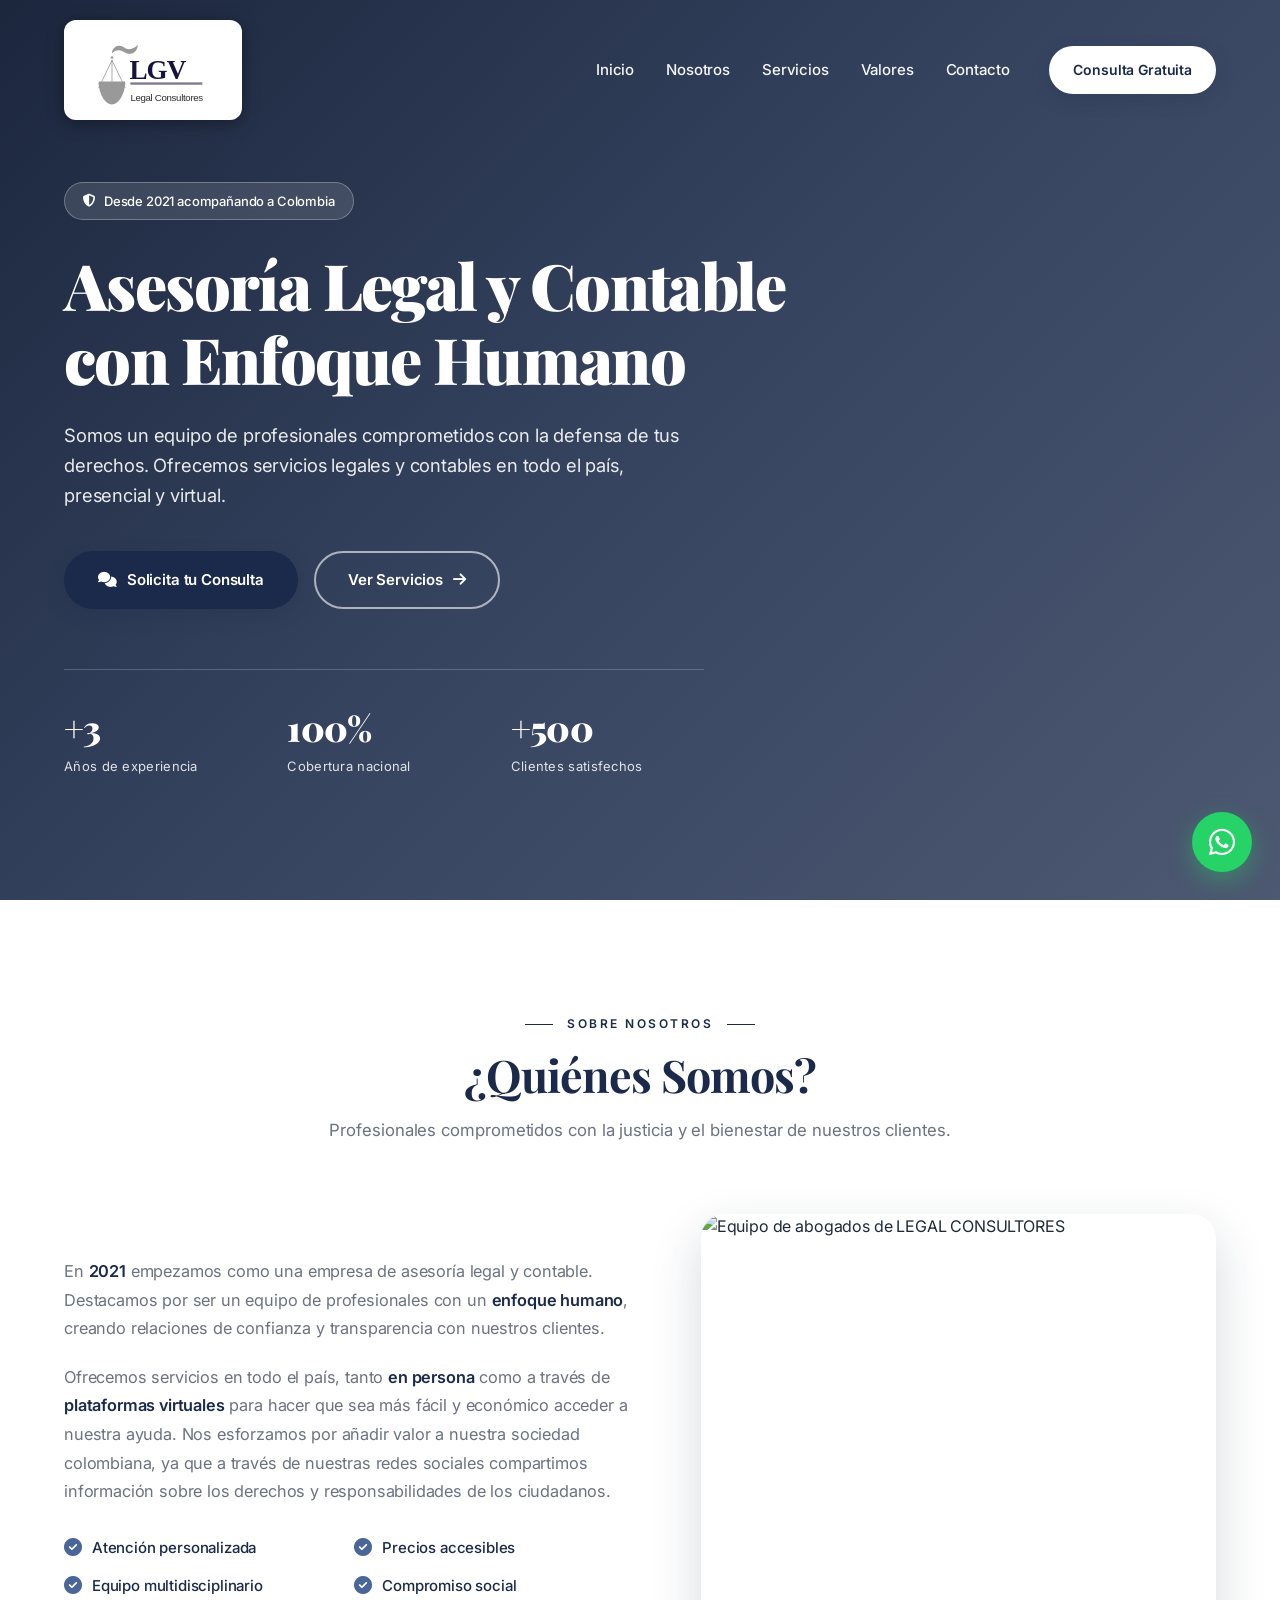
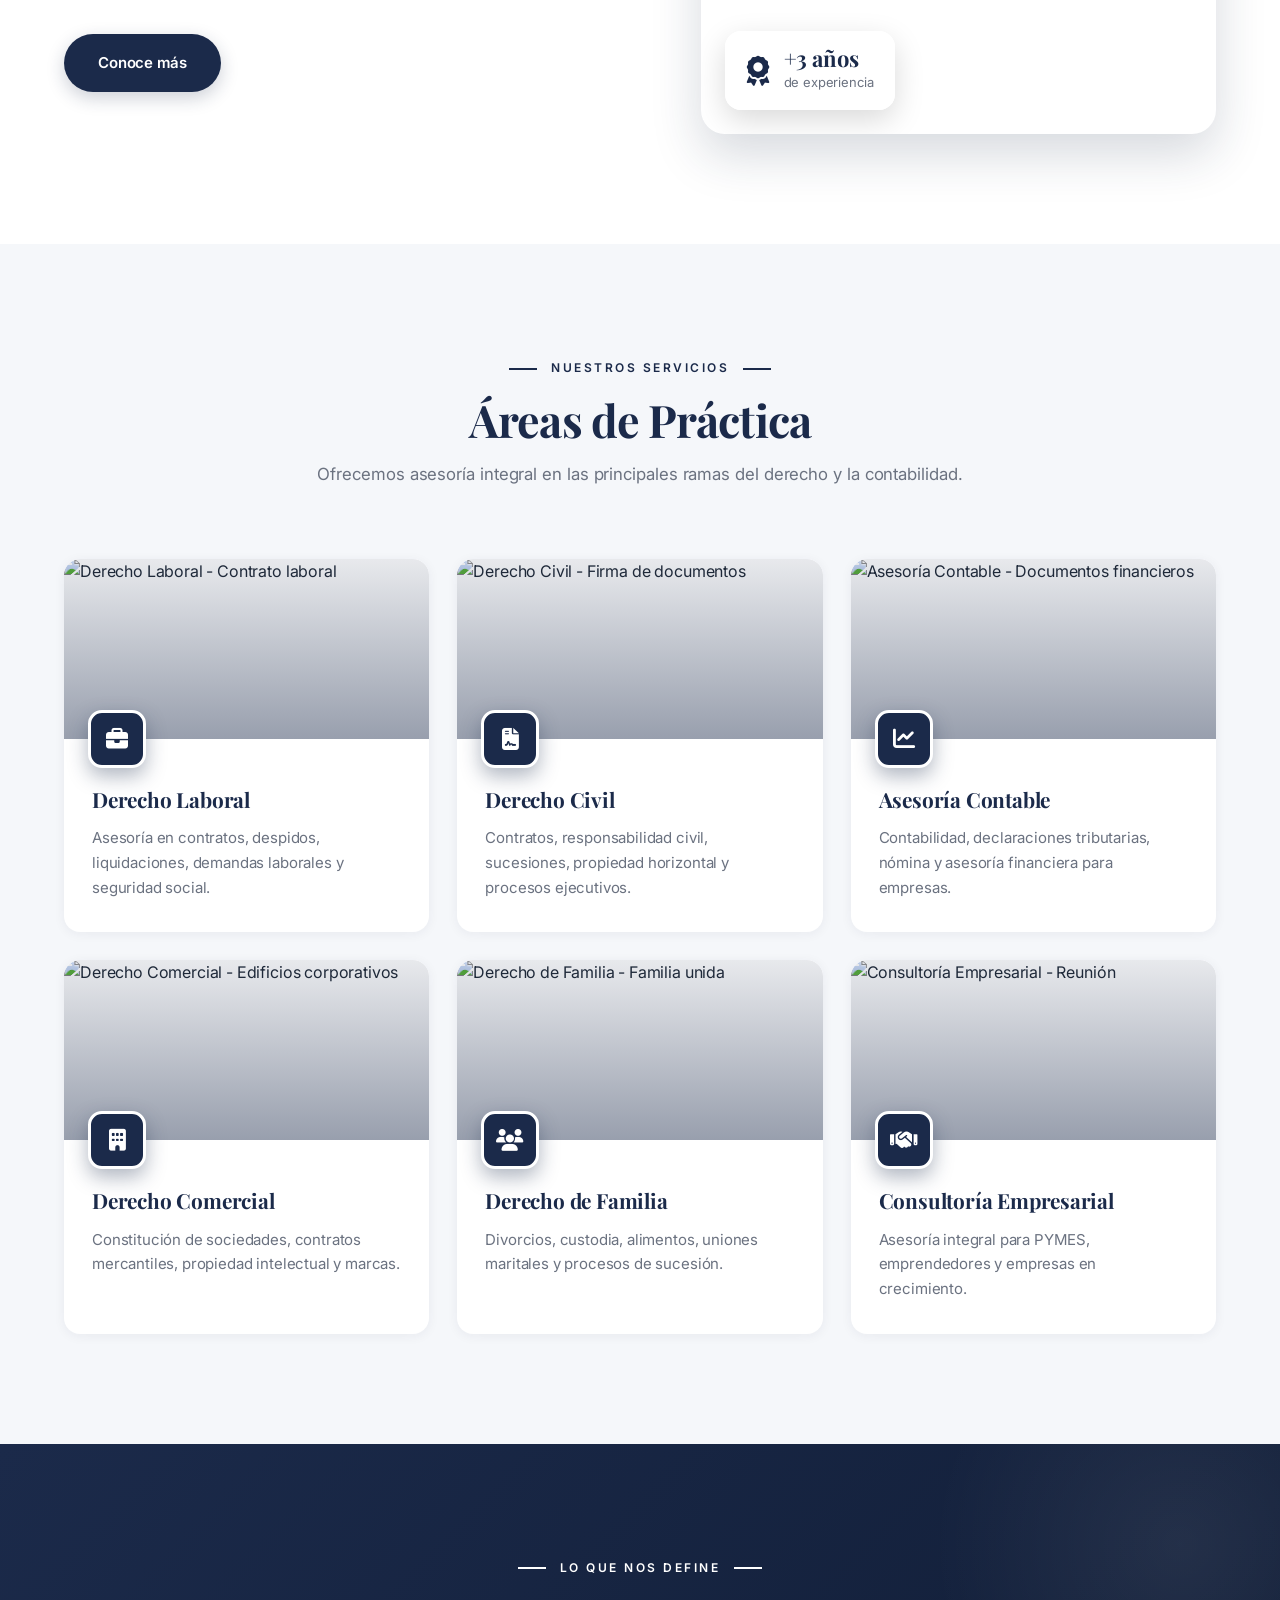
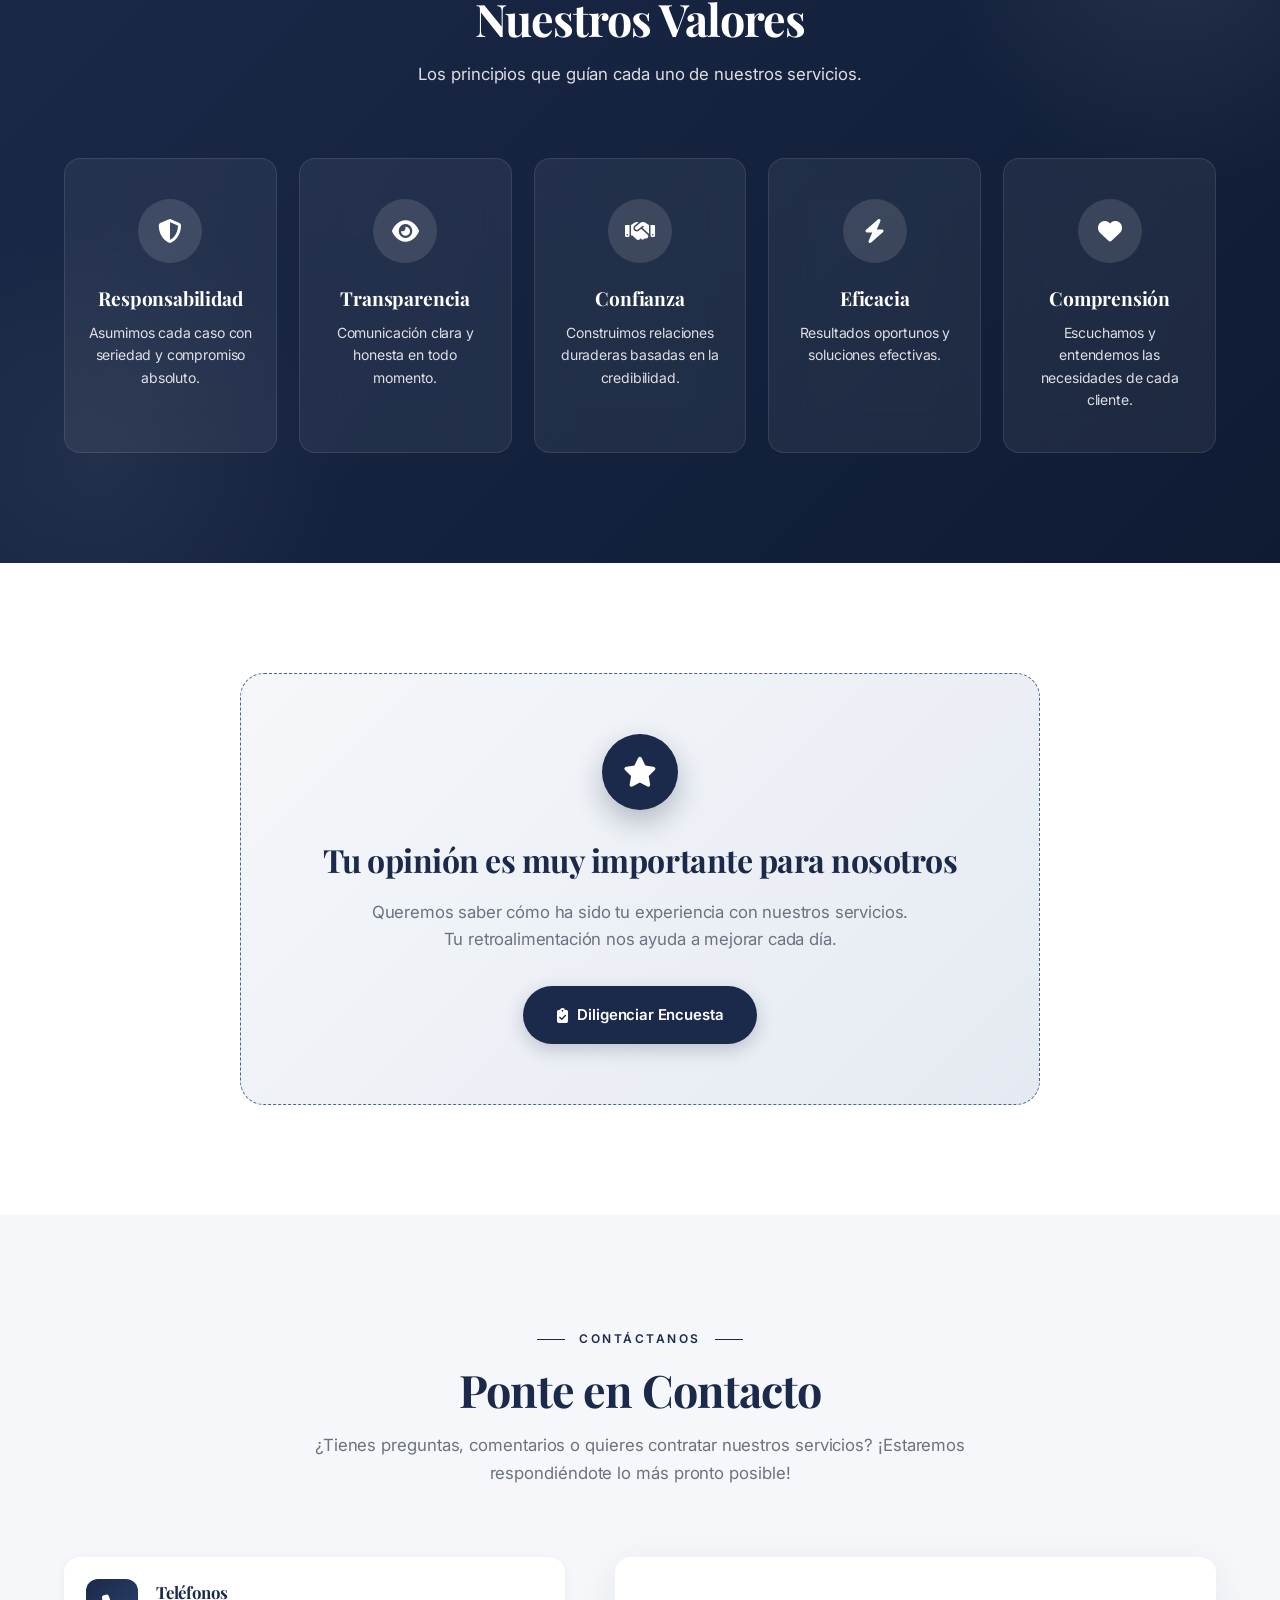
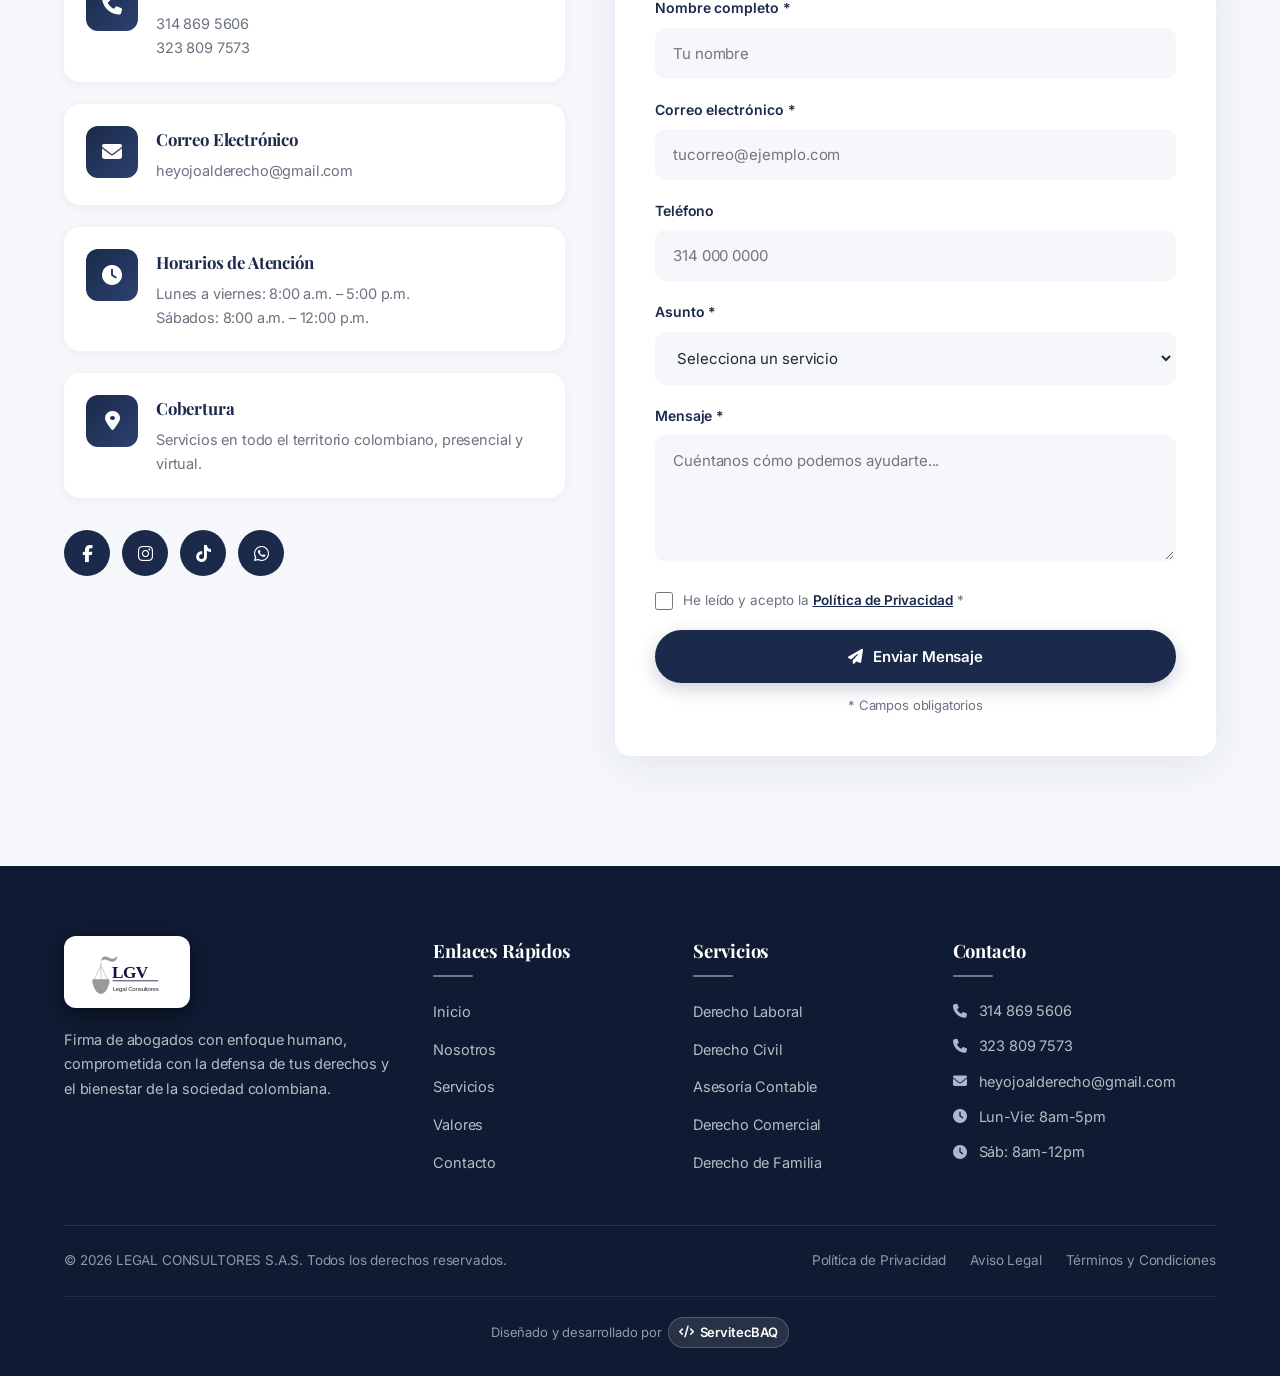
==== commit 124bd36a: "Form Connect" ====
--- a/index.html
+++ b/index.html
@@ -385,10 +385,16 @@
                     </div>
                 </div>
 
-                <form class="contact__form" id="contactForm" method="POST">
-                    <input type="hidden" name="access_key" value="TU_ACCESS_KEY_AQUI">
+                <form class="contact__form" id="contactForm" action="https://api.web3forms.com/submit" method="POST">
+                    <!-- Reemplaza TU_ACCESS_KEY_AQUI por la clave que te llegó al correo -->
+                    <input type="hidden" name="access_key" value="55069bed-9f83-4003-b927-54aaf3d71ab6">
+    
+                    <!-- Configuración opcional de Web3Forms -->
                     <input type="hidden" name="subject" value="Nueva consulta desde el sitio web - LGV Legal Consultores">
                     <input type="hidden" name="from_name" value="LGV Legal Consultores">
+    
+                    <!-- Redirección opcional o formato JSON (si prefieres AJAX mantenemos JSON) -->
+                    <input type="checkbox" name="botcheck" class="hidden" style="display: none;">
 
                     <div class="form-group">
                         <label for="nombre">Nombre completo *</label>
--- a/styles.css
+++ b/styles.css
@@ -1855,7 +1855,7 @@
 
 .logo__image {
     display: block;
-    height: 80px;
+    height: 100px;
     width: auto;
     object-fit: contain;
     background: #FFFFFF;
@@ -1867,7 +1867,7 @@
 
 /* Header scrolled (fondo blanco) → sombra más sutil */
 .header--scrolled .logo__image {
-    height: 52px;
+    height: 70px;
     padding: 6px 12px;
     box-shadow: 0 2px 10px rgba(27, 42, 74, 0.1);
 }
@@ -1892,12 +1892,12 @@
 /* ===== RESPONSIVE ===== */
 @media (max-width: 768px) {
     .logo__image {
-        height: 52px;
+        height: 90px;
         padding: 6px 11px;
         border-radius: 10px;
     }
     .header--scrolled .logo__image {
-        height: 44px;
+        height: 70px;
         padding: 5px 10px;
     }
     .logo--light .logo__image {
@@ -1908,16 +1908,16 @@
 
 @media (max-width: 480px) {
     .logo__image {
-        height: 44px;
+        height: 80px;
         padding: 5px 9px;
         border-radius: 8px;
     }
     .header--scrolled .logo__image {
-        height: 38px;
+        height: 65px;
         padding: 4px 8px;
     }
     .logo--light .logo__image {
-        height: 54px;
+        height: 60px;
         padding: 7px 12px;
     }
 }
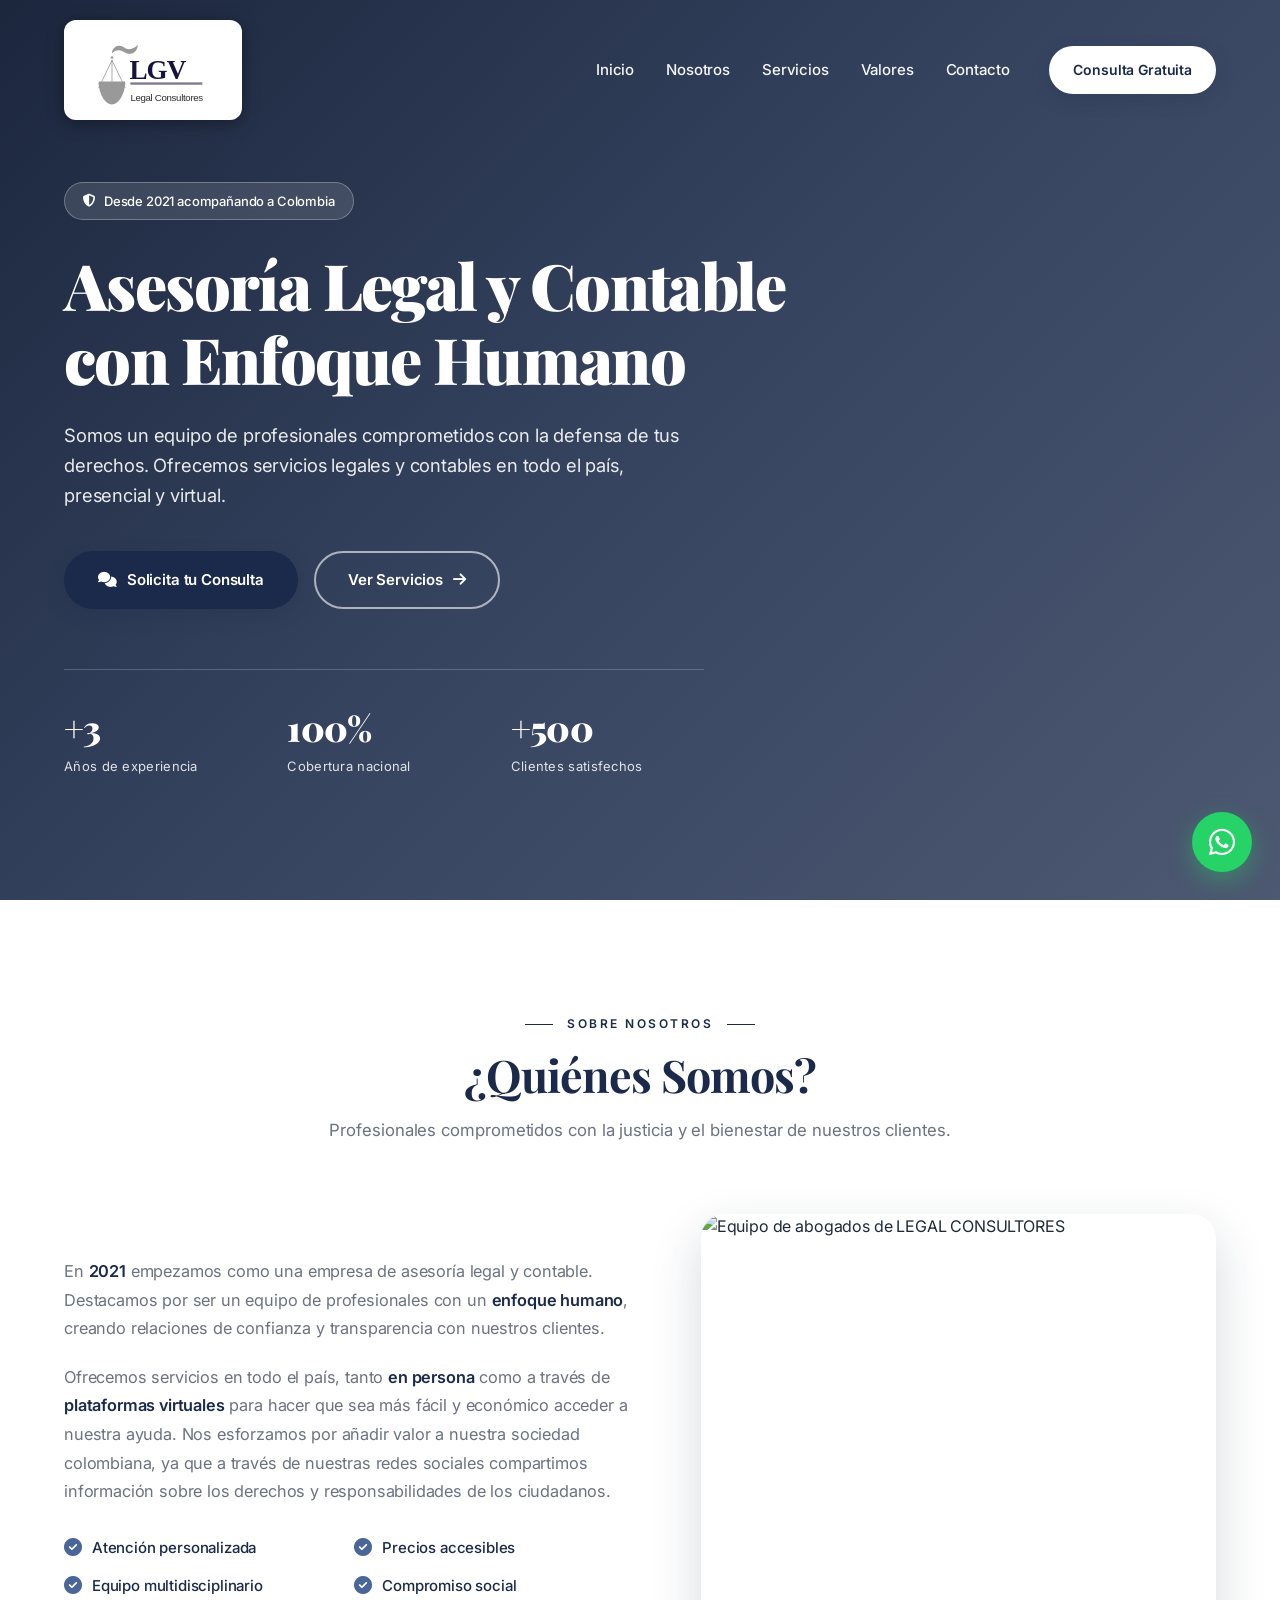
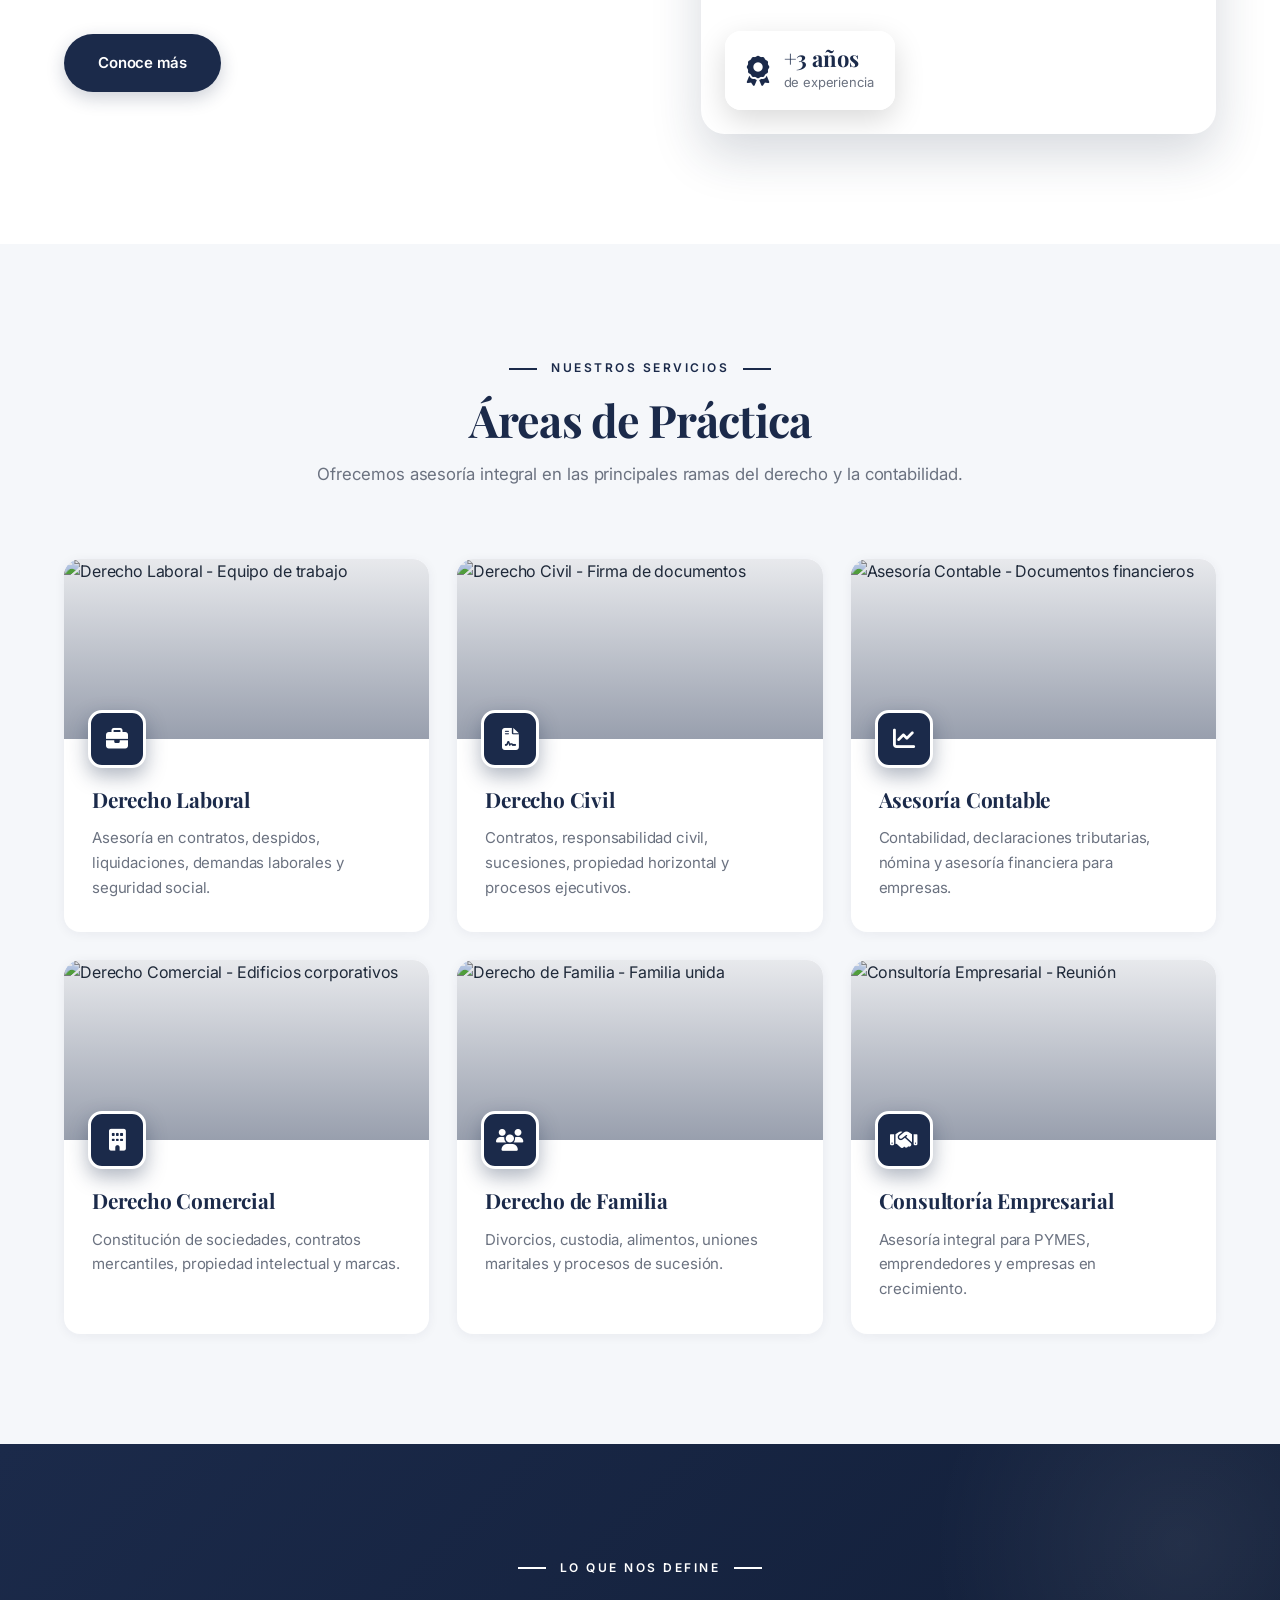
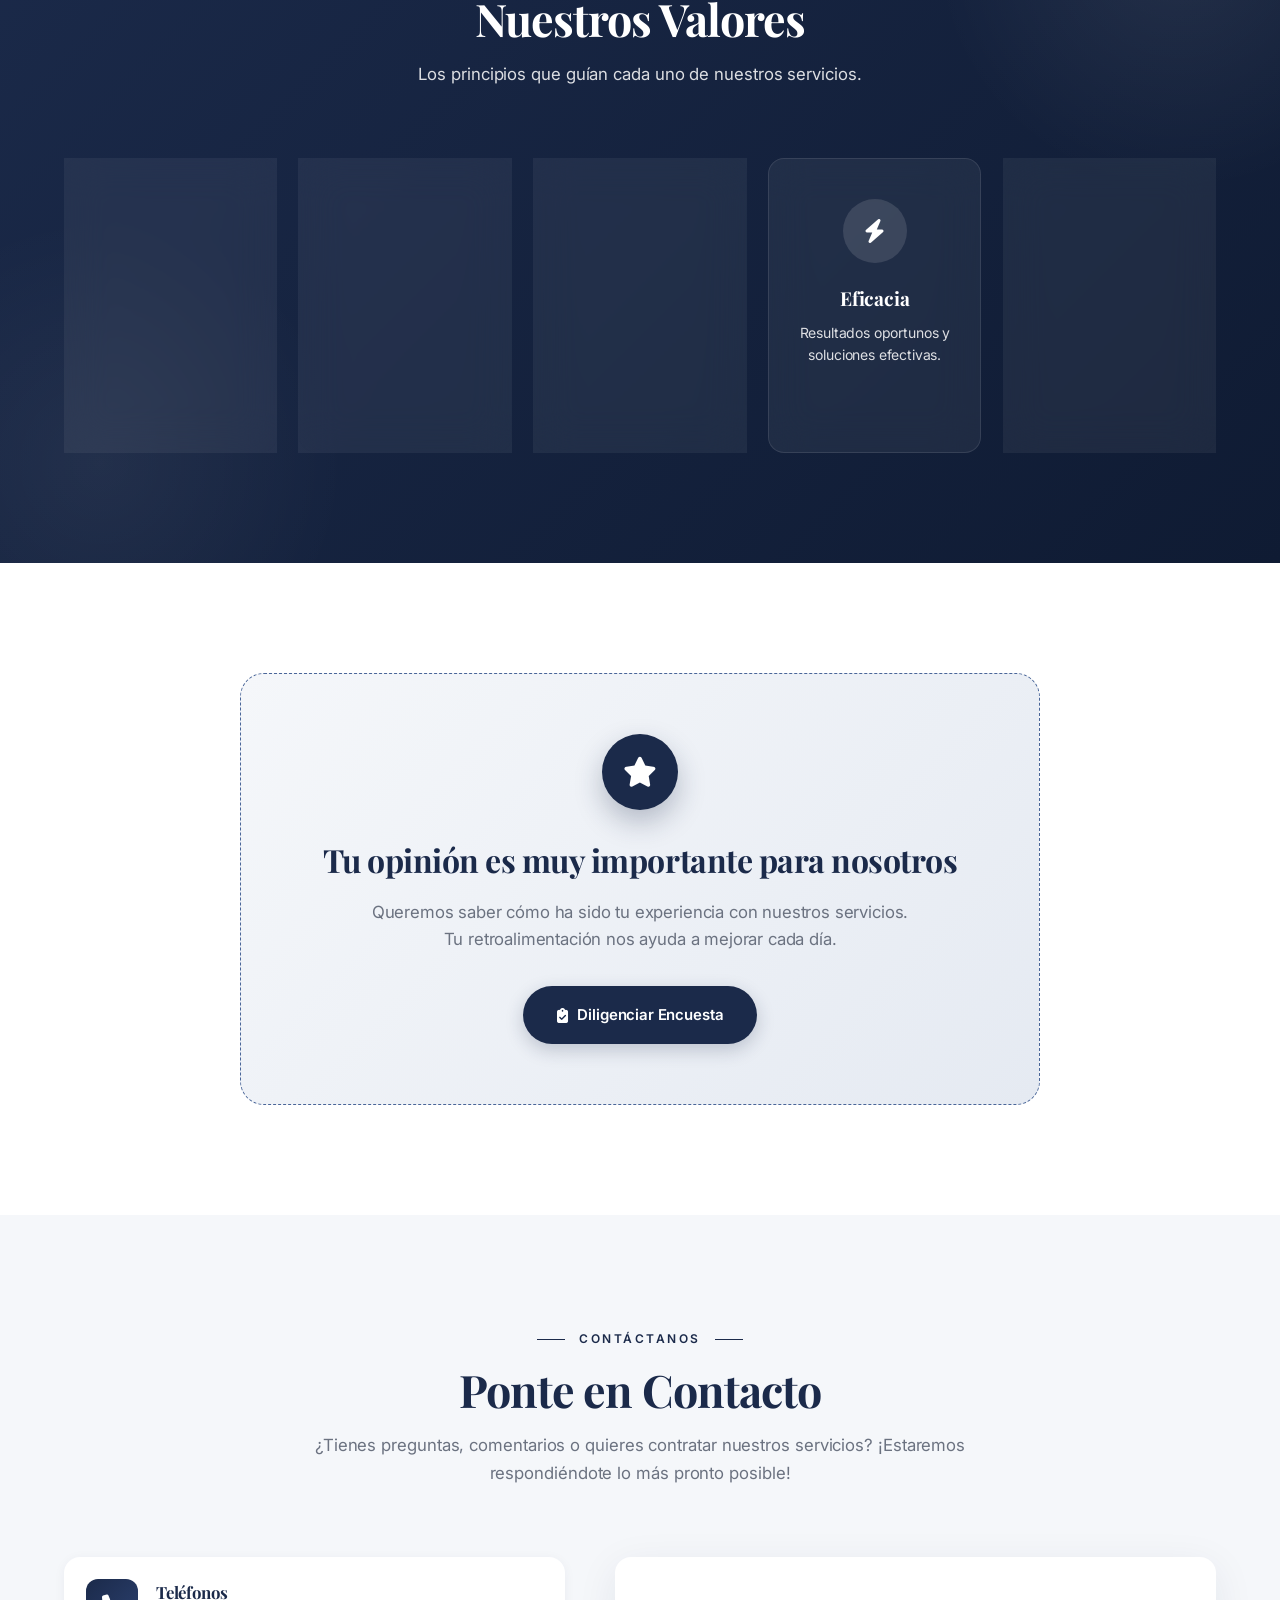
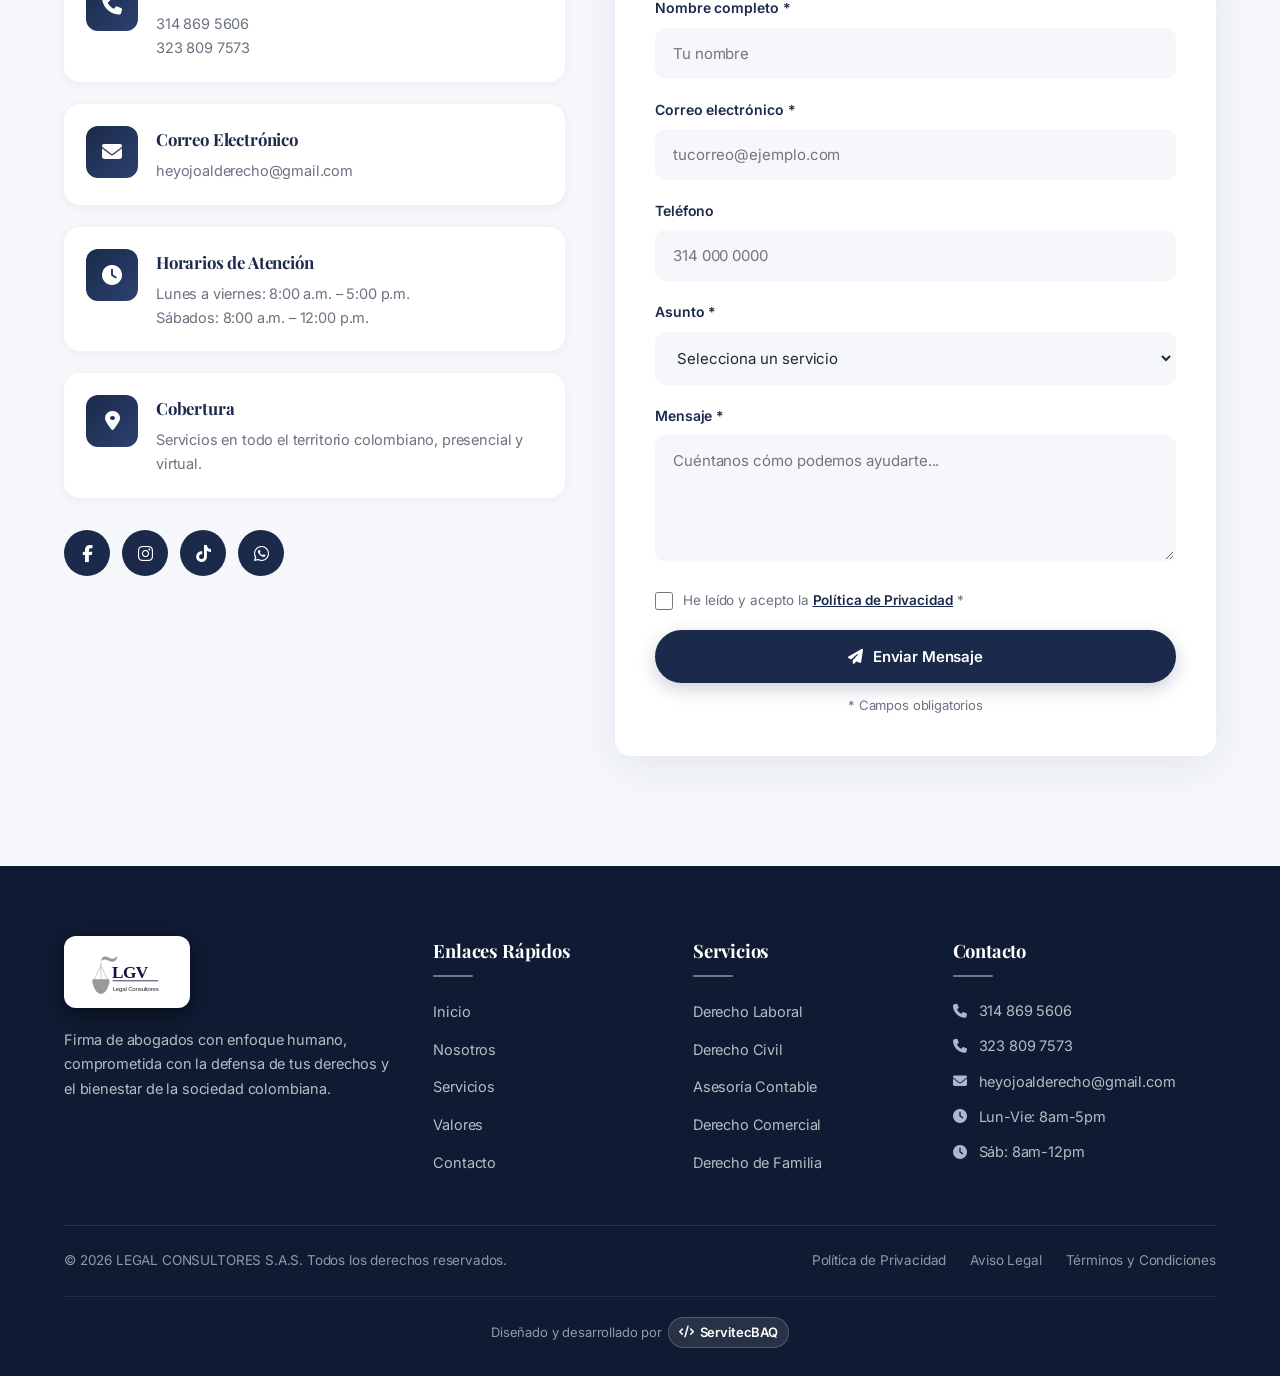
==== commit 41501e07: "Updated SEO" ====
--- a/index.html
+++ b/index.html
@@ -6,6 +6,7 @@
     <meta name="description" content="LEGAL CONSULTORES S.A.S - Firma de abogados con enfoque humano. Asesoría legal y contable en toda Colombia. Consulta gratuita.">
     <meta name="keywords" content="abogados Colombia, asesoría legal, asesoría contable, consultores legales, derecho laboral, derecho civil">
     <meta name="author" content="LEGAL CONSULTORES S.A.S">
+    <meta name="google-site-verification" content="rO4uZGSVhFXaSYaI8JaKTr7Zx9CF3KIlQY3F6qP6BrY" />
     <meta name="theme-color" content="#1B2A4A">
     <title>LEGAL CONSULTORES S.A.S | Asesoría Legal y Contable en Colombia</title>
 
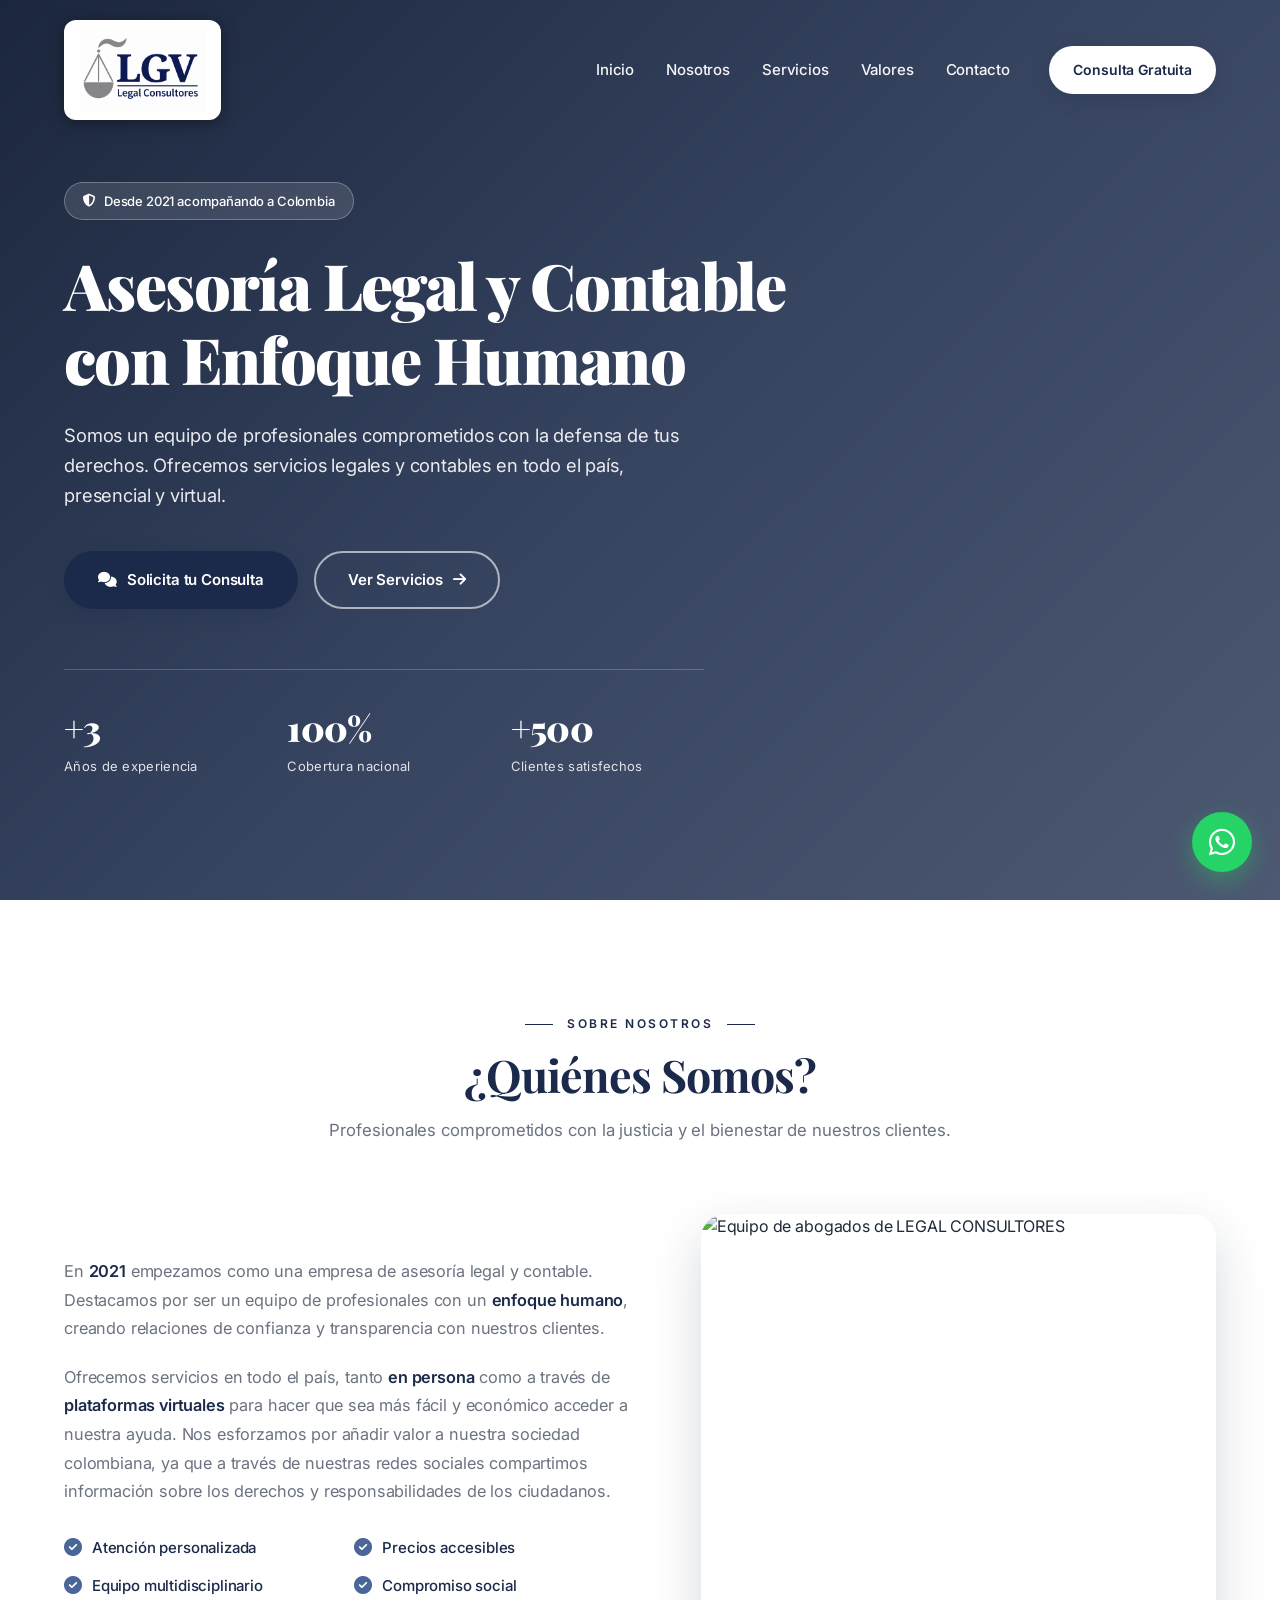
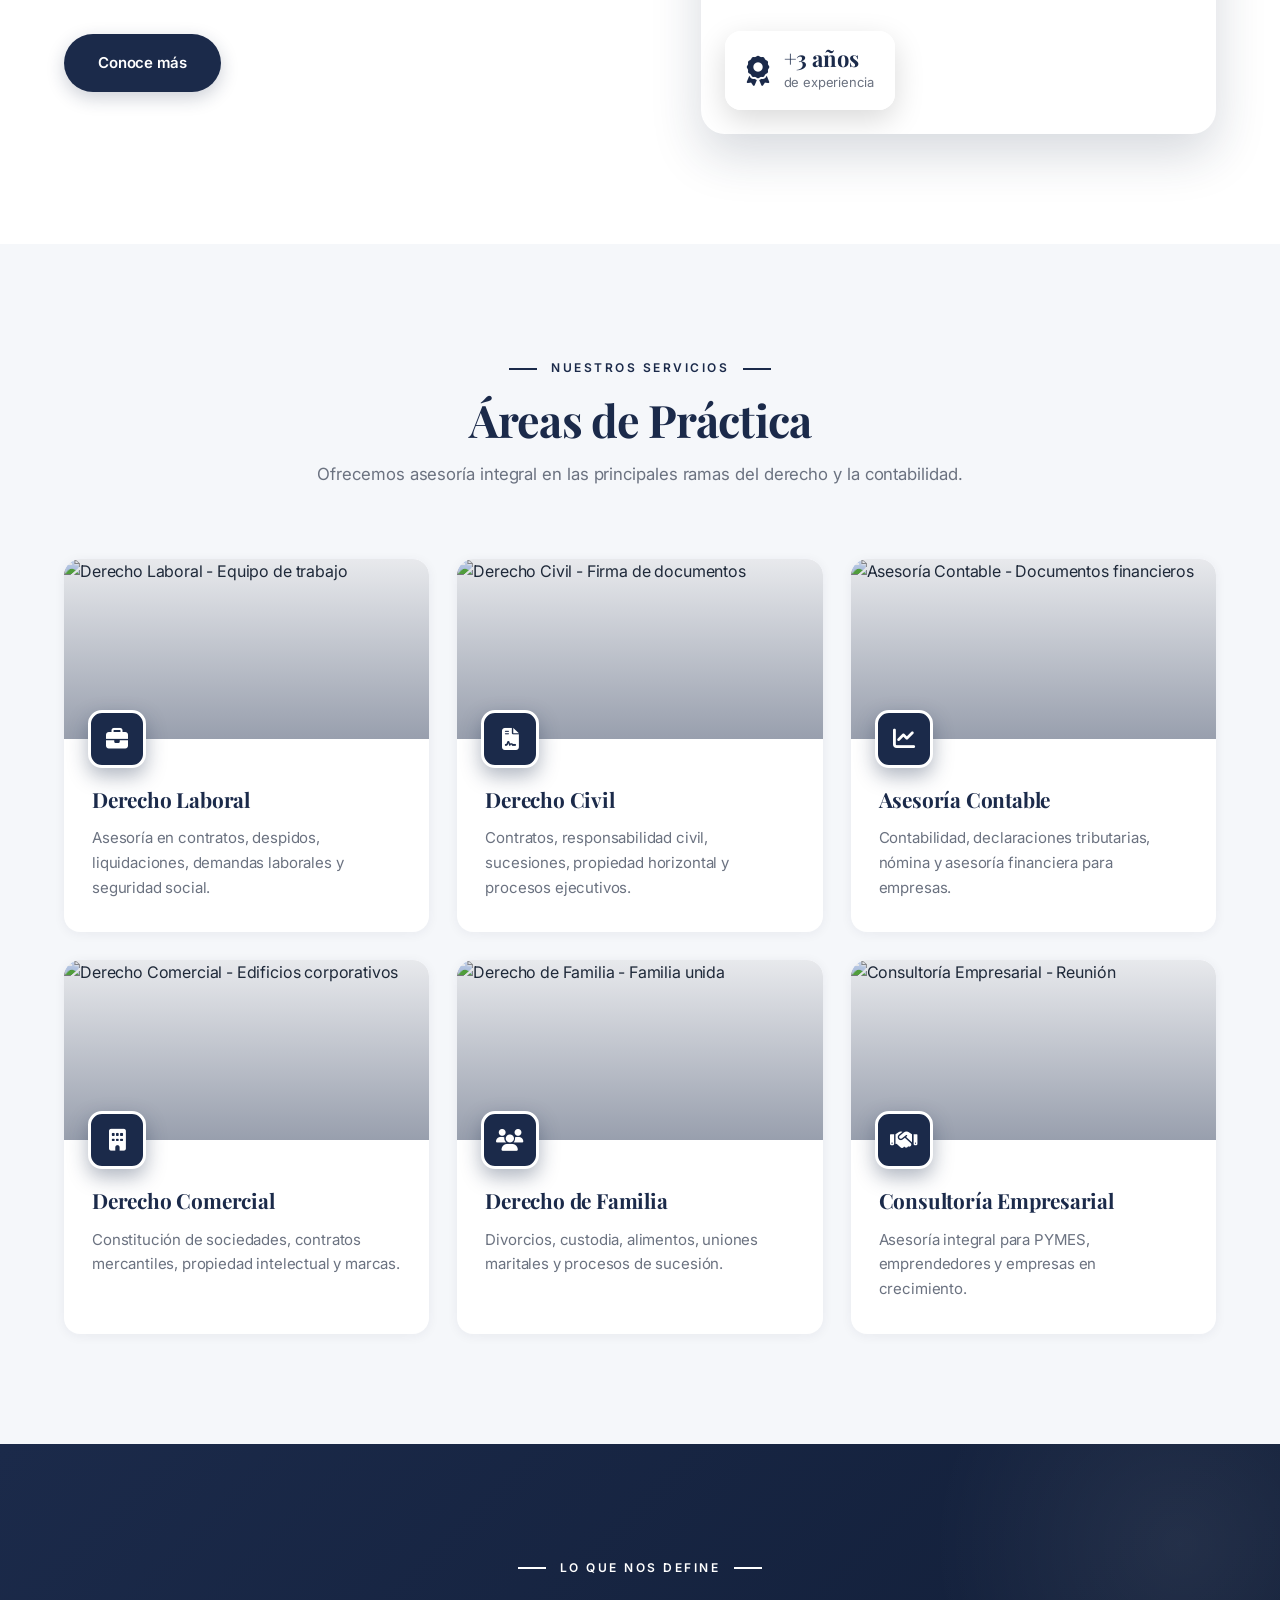
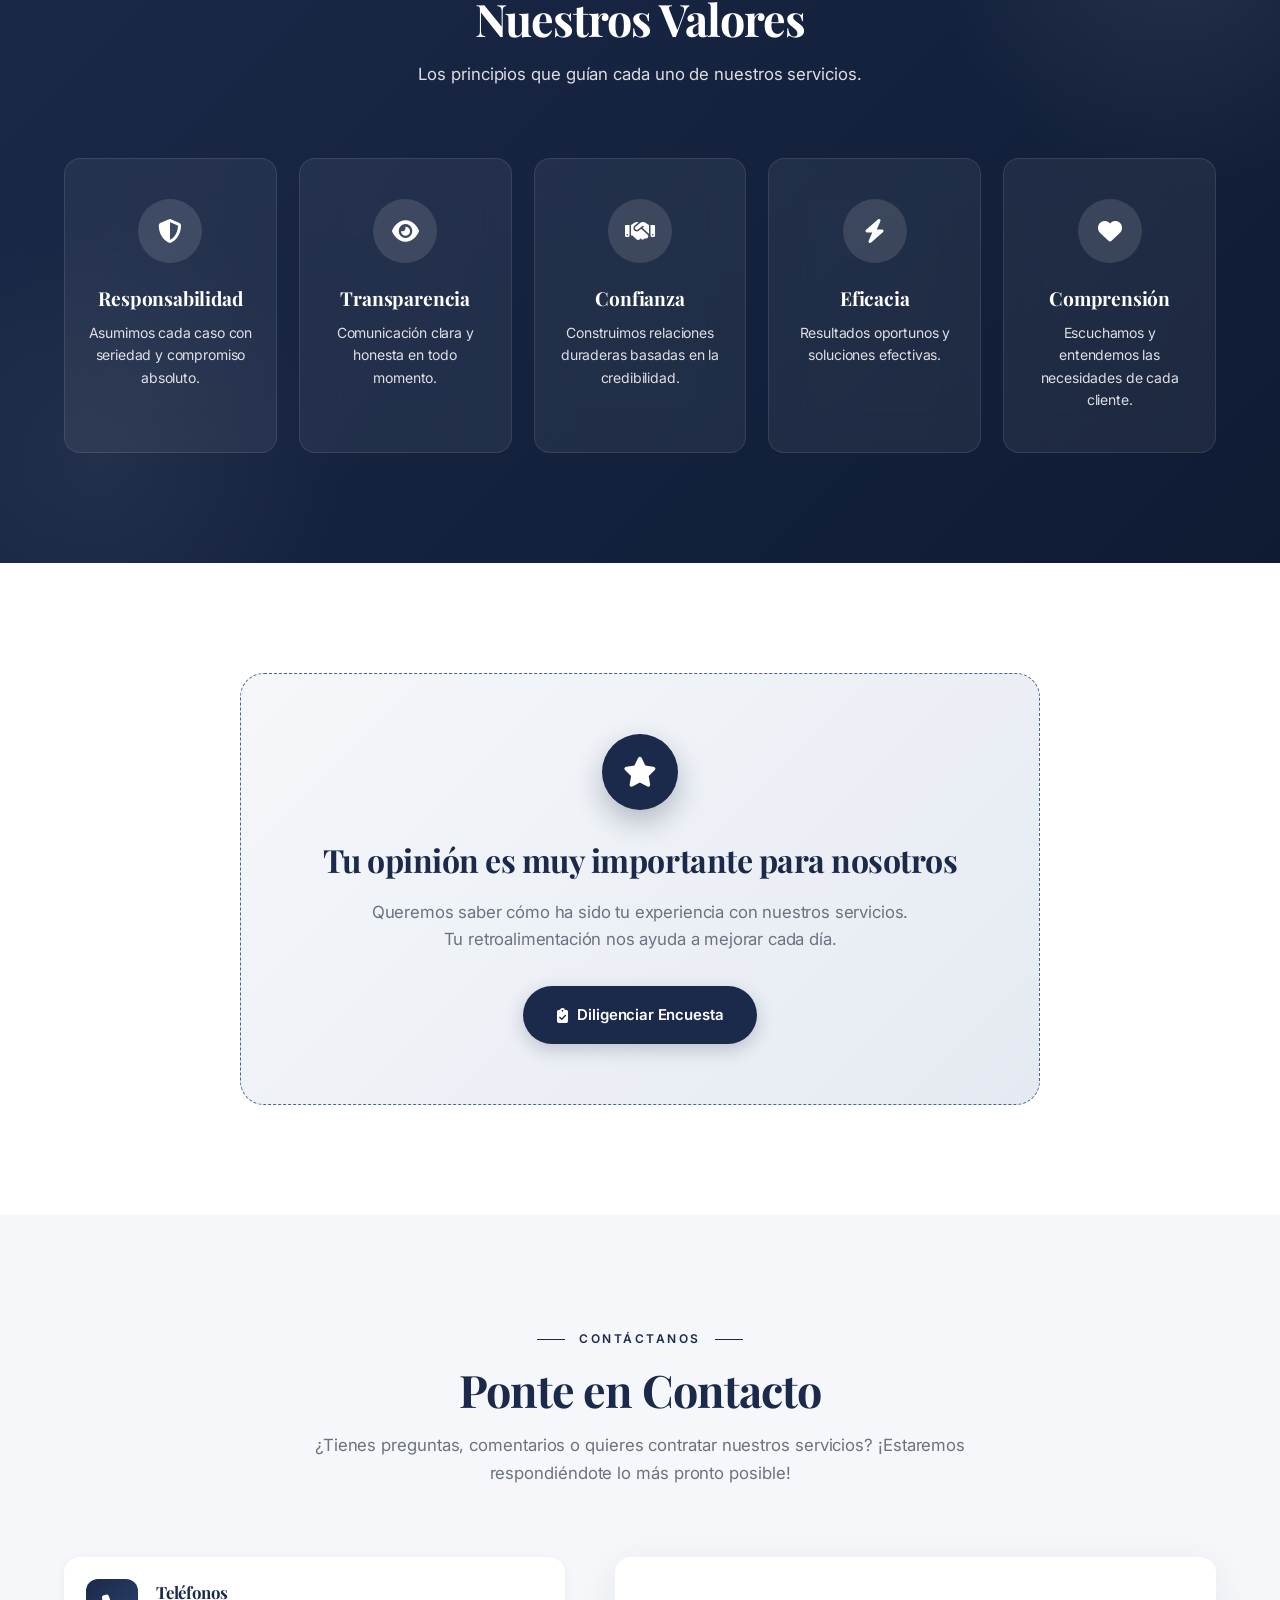
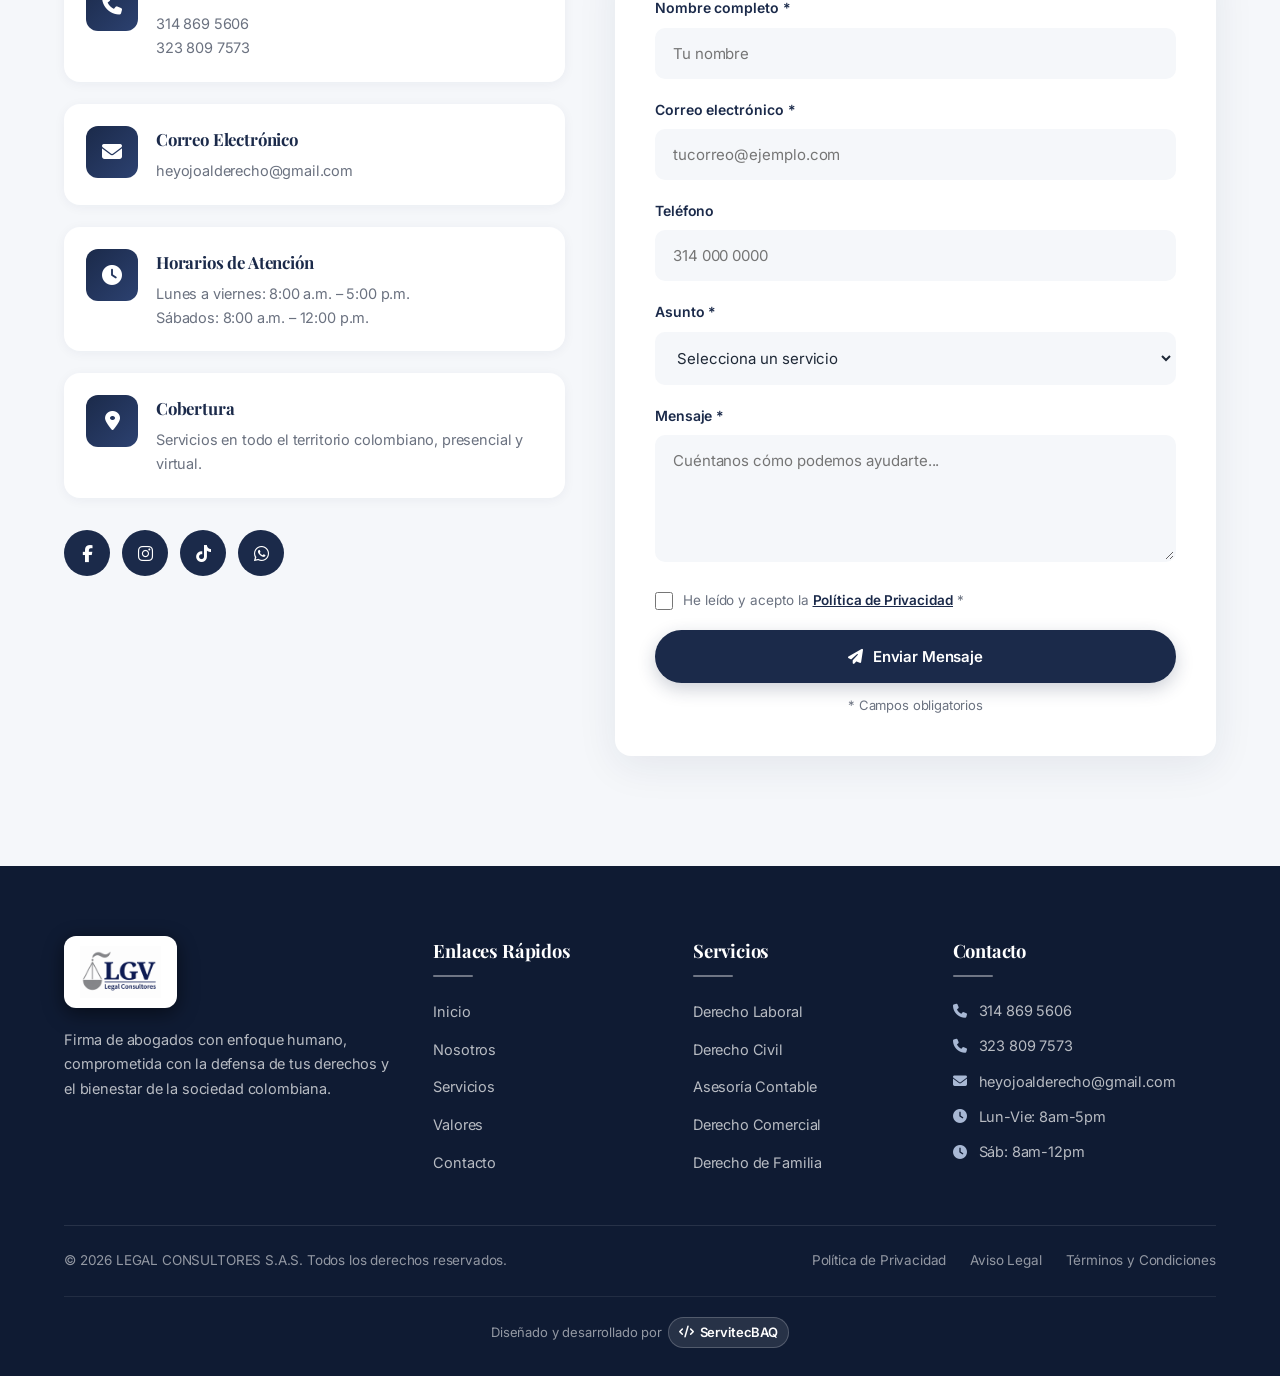
==== commit 6f7fbd62: "Logo Updated 1080p" ====
--- a/index.html
+++ b/index.html
@@ -30,7 +30,7 @@
     <header class="header" id="header">
         <div class="container header__container">
             <a href="#inicio" class="logo" aria-label="LGV Legal Consultores - Inicio">
-                <img src="logo-lgv.svg" alt="LGV Legal Consultores" class="logo__image">
+                <img src="logo-lgv.png" alt="LGV Legal Consultores" class="logo__image">
             </a>
             <nav class="nav" id="nav">
                 <ul class="nav__list">
@@ -453,7 +453,7 @@
             <div class="footer__grid">
                 <div class="footer__col">
                     <div class="logo logo--light">
-                        <img src="logo-lgv.svg" alt="LGV Legal Consultores" class="logo__image logo__image--light">
+                        <img src="logo-lgv.png" alt="LGV Legal Consultores" class="logo__image logo__image--light">
                     </div>
                     <p class="footer__text">
                         Firma de abogados con enfoque humano, comprometida con la defensa
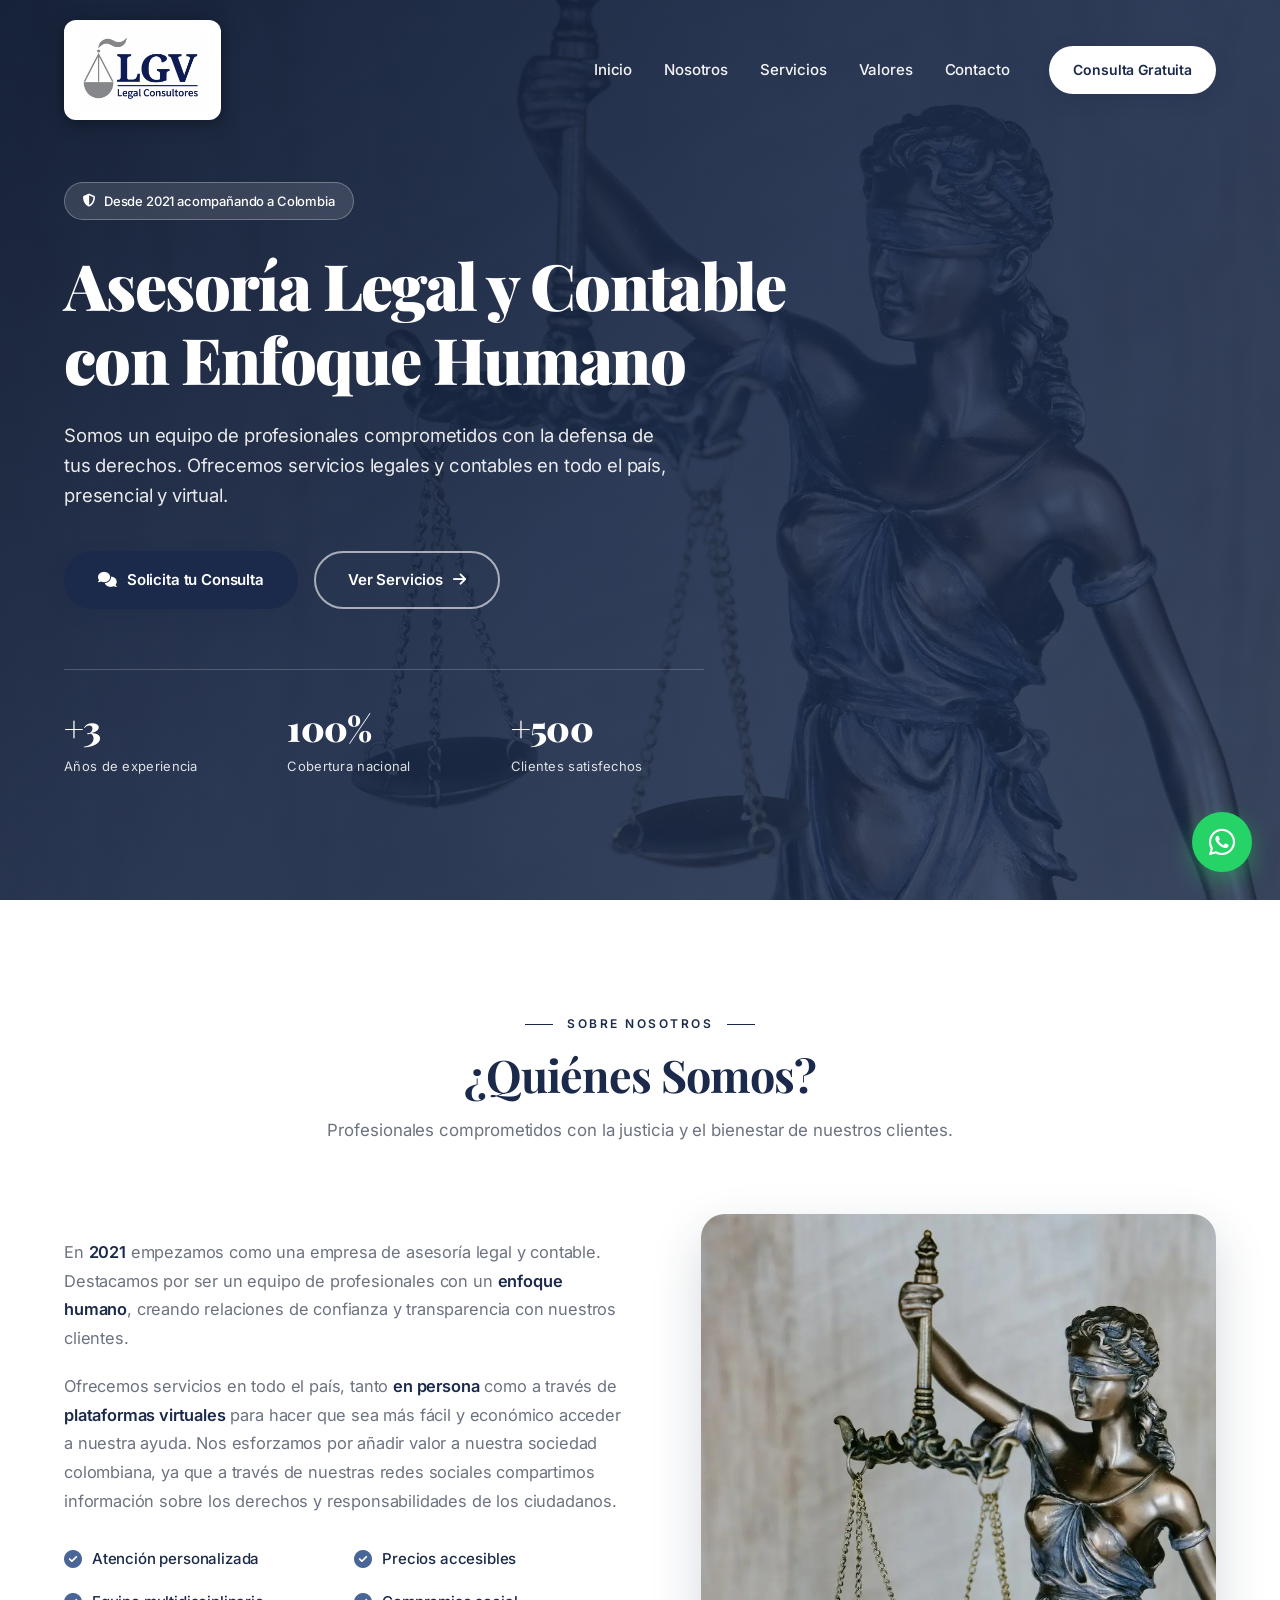
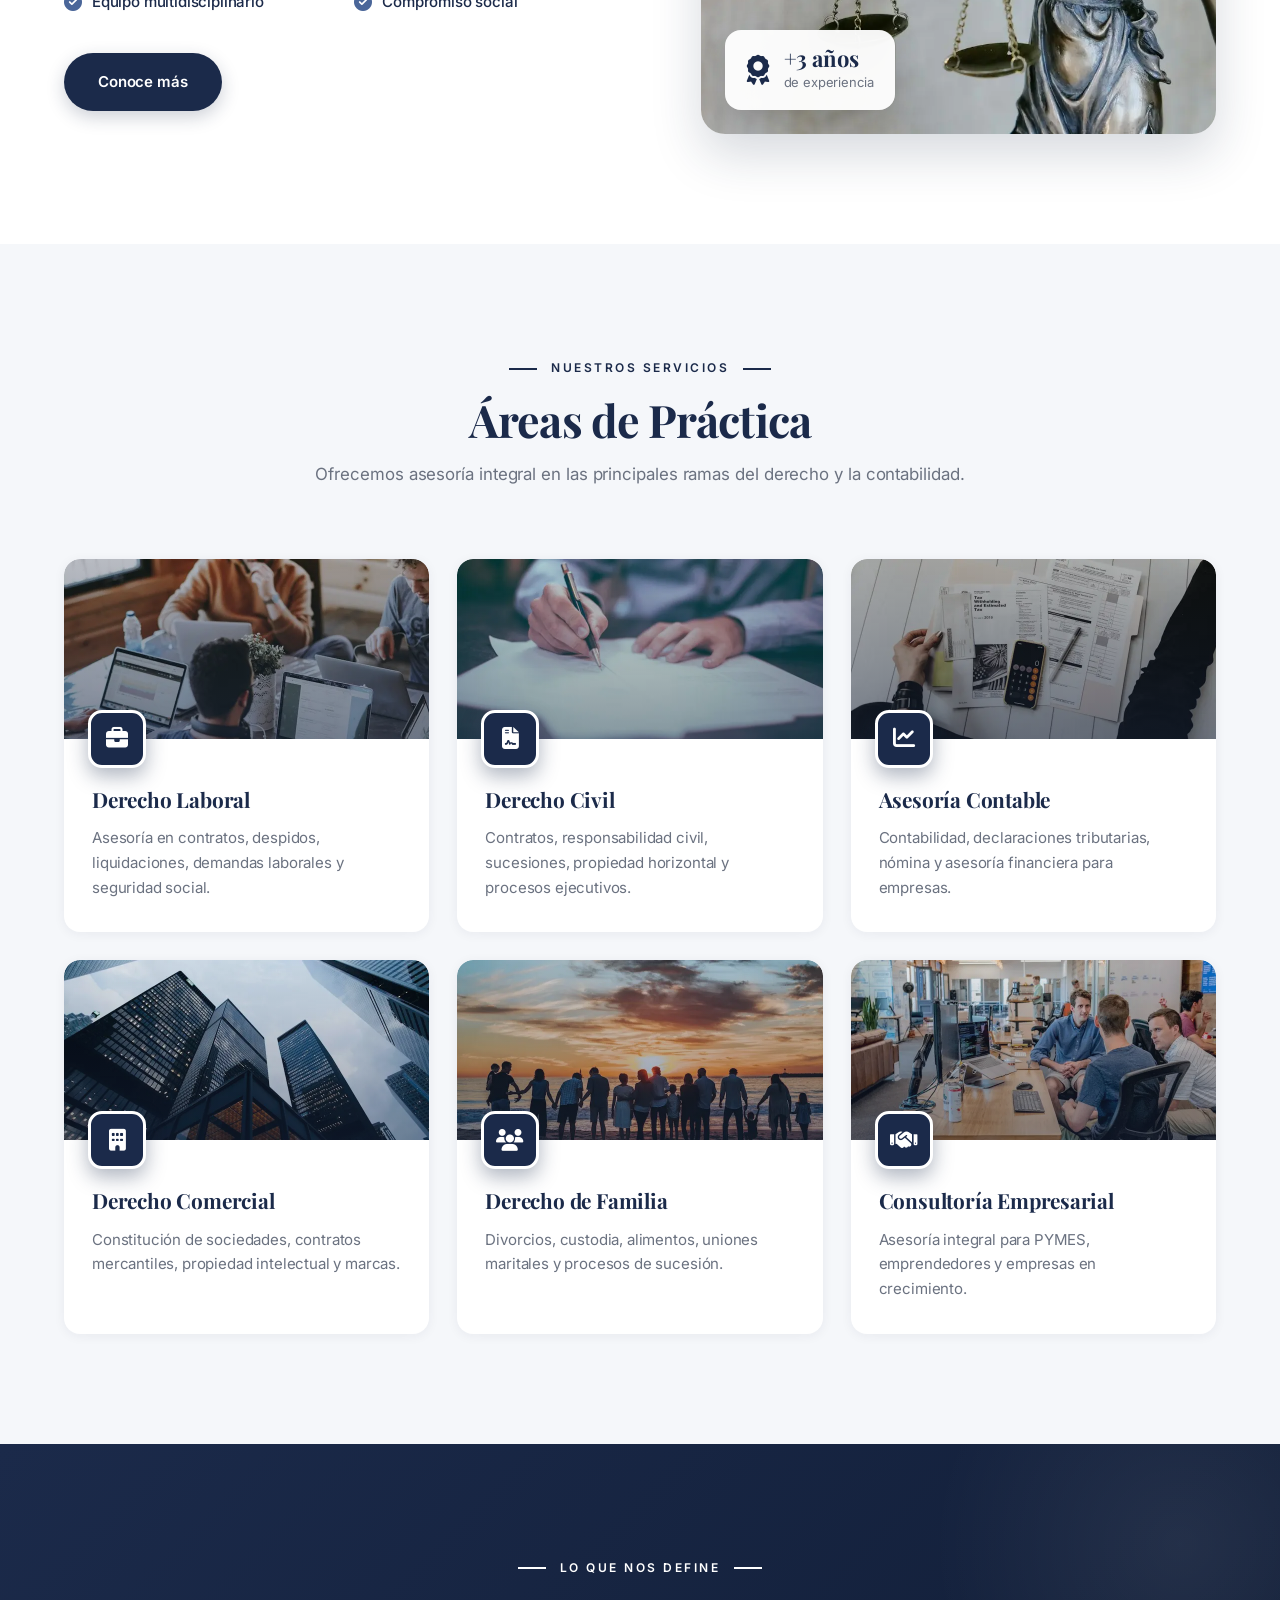
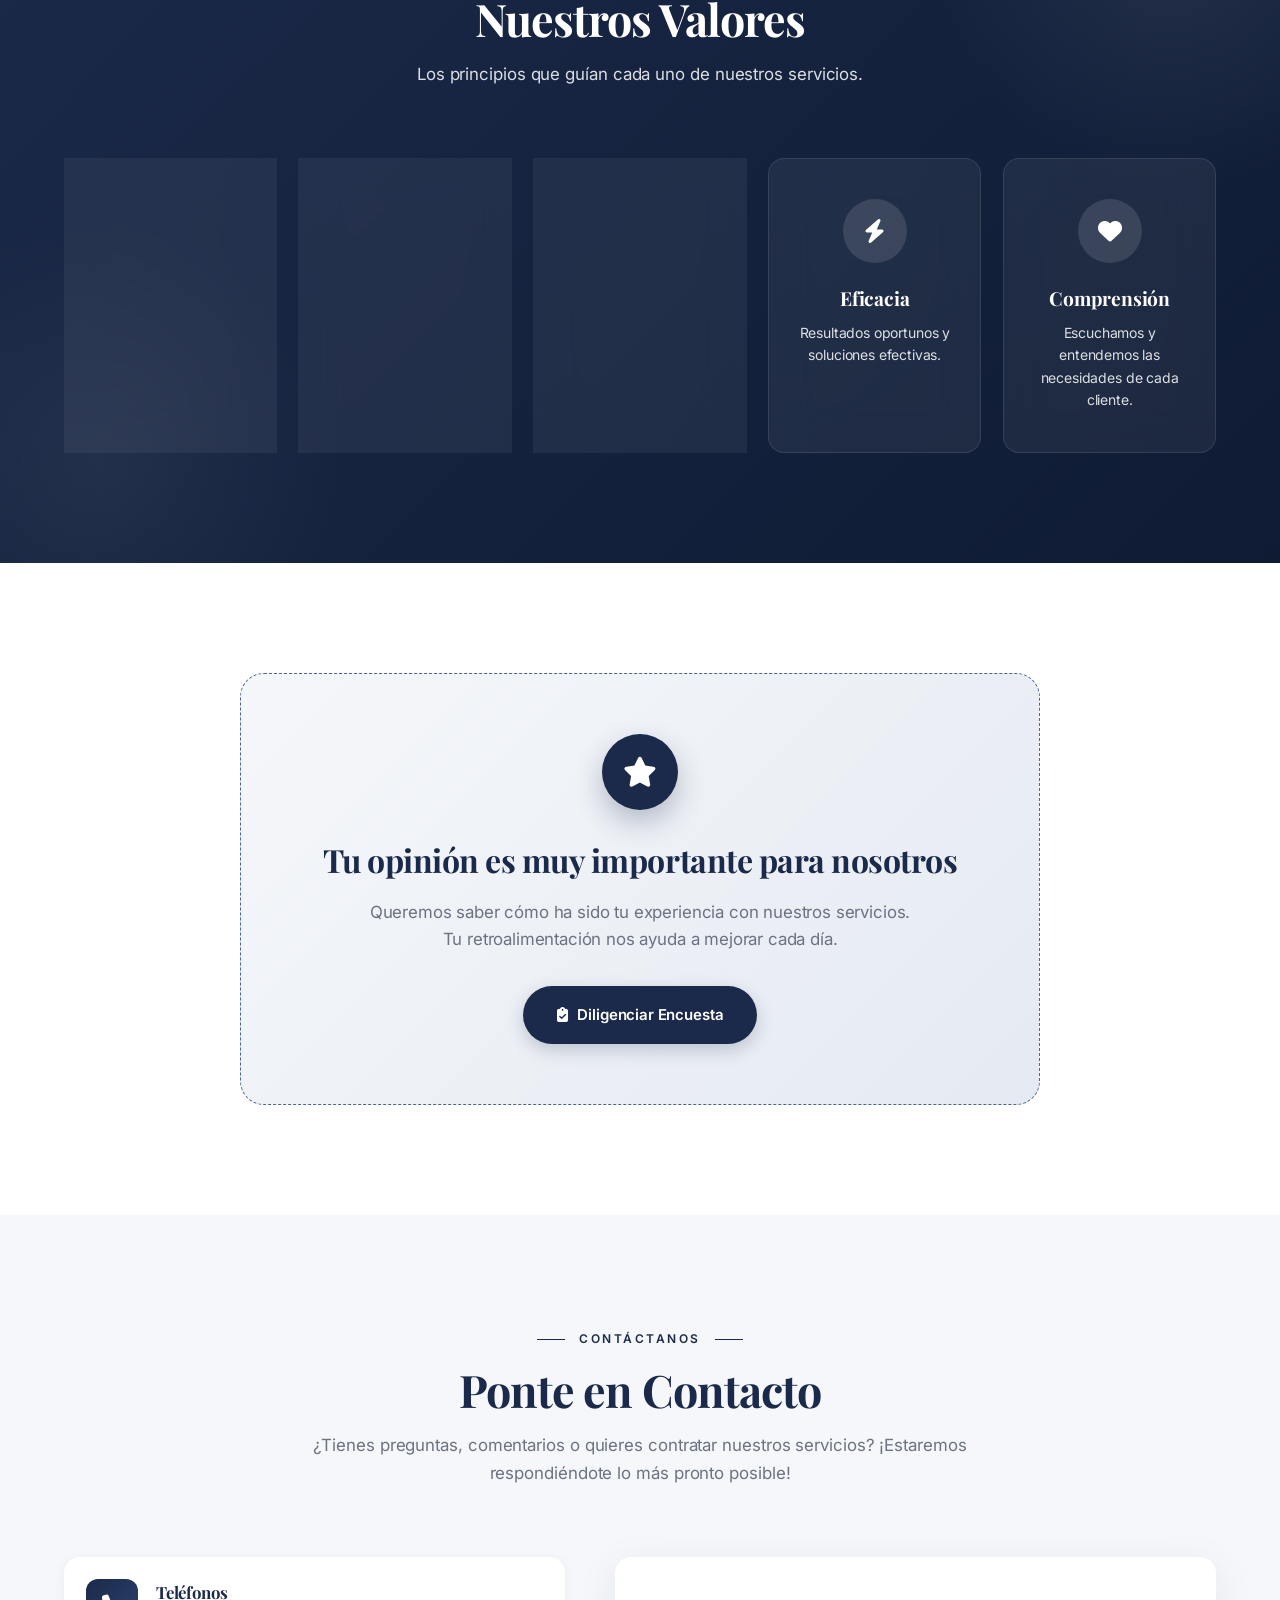
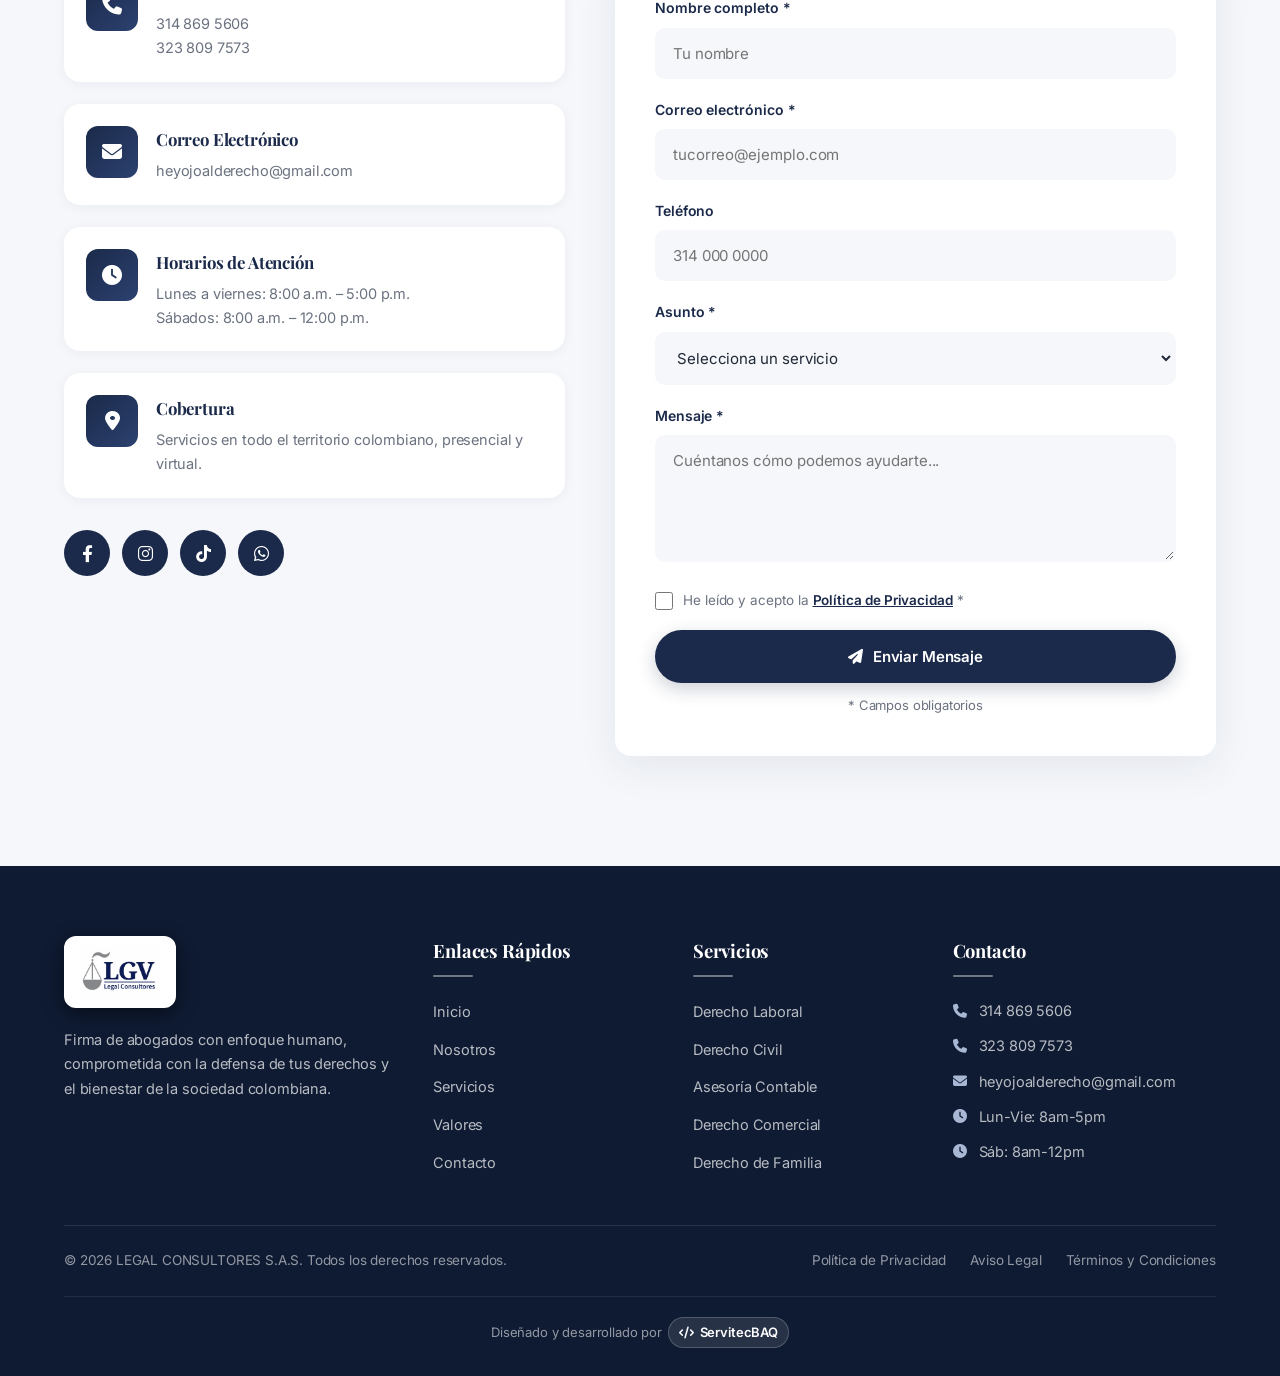
==== commit aa7f084f: "Optimizar rendimiento: WebP autohospedados, fuentes locales y SEO social El logo PNG de 1,13 MB era " ====
--- a/index.html
+++ b/index.html
@@ -13,16 +13,84 @@
     <!-- Favicon -->
     <link rel="icon" type="image/svg+xml" href="favicon.svg">
 
-    <!-- Fuentes (fallback para Apple Fonts) -->
-    <link rel="preconnect" href="https://fonts.googleapis.com">
-    <link rel="preconnect" href="https://fonts.gstatic.com" crossorigin>
-    <link href="https://fonts.googleapis.com/css2?family=Playfair+Display:wght@700;900&family=Inter:wght@300;400;500;600;700&display=swap" rel="stylesheet">
-
-    <!-- Font Awesome -->
-    <link rel="stylesheet" href="https://cdnjs.cloudflare.com/ajax/libs/font-awesome/6.4.0/css/all.min.css">
-
-    <!-- Styles -->
+    <!-- Styles: incluye las fuentes autohospedadas y los iconos -->
     <link rel="stylesheet" href="styles.css">
+
+    <!-- Criticos: fuentes, iconos y fondo del hero (LCP) -->
+    <link rel="preload" as="font" type="font/woff2" href="webfonts/playfair-latin.woff2" crossorigin>
+    <link rel="preload" as="font" type="font/woff2" href="webfonts/inter-latin.woff2" crossorigin>
+    <link rel="preload" as="font" type="font/woff2" href="webfonts/fa-solid-subset.woff2" crossorigin>
+    <link rel="preload" as="image" href="img/hero-m.webp" media="(max-width: 900px)" fetchpriority="high">
+    <link rel="preload" as="image" href="img/hero-d.webp" media="(min-width: 901px)" fetchpriority="high">
+    <!-- SEO y redes sociales -->
+    <link rel="canonical" href="https://lgvlegalconsultores.com/">
+    <meta property="og:type" content="website">
+    <meta property="og:locale" content="es_CO">
+    <meta property="og:site_name" content="LGV Legal Consultores">
+    <meta property="og:title" content="LEGAL CONSULTORES S.A.S | Asesoría Legal y Contable en Colombia">
+    <meta property="og:description" content="Firma de abogados con enfoque humano. Asesoría legal y contable en toda Colombia, presencial y virtual. Consulta gratuita.">
+    <meta property="og:url" content="https://lgvlegalconsultores.com/">
+    <meta property="og:image" content="https://lgvlegalconsultores.com/img/og-lgv.jpg">
+    <meta property="og:image:width" content="1200">
+    <meta property="og:image:height" content="630">
+    <meta property="og:image:alt" content="Logotipo de LGV Legal Consultores sobre una balanza de la justicia">
+    <meta name="twitter:card" content="summary_large_image">
+    <meta name="twitter:title" content="LEGAL CONSULTORES S.A.S | Asesoría Legal y Contable en Colombia">
+    <meta name="twitter:description" content="Firma de abogados con enfoque humano. Asesoría legal y contable en toda Colombia, presencial y virtual. Consulta gratuita.">
+    <meta name="twitter:image" content="https://lgvlegalconsultores.com/img/og-lgv.jpg">
+
+    <script type="application/ld+json">
+    {
+      "@context": "https://schema.org",
+      "@type": "LegalService",
+      "name": "LEGAL CONSULTORES S.A.S",
+      "alternateName": "LGV Legal Consultores",
+      "url": "https://lgvlegalconsultores.com/",
+      "logo": "https://lgvlegalconsultores.com/img/logo-lgv.webp",
+      "image": "https://lgvlegalconsultores.com/img/og-lgv.jpg",
+      "description": "Firma de abogados con enfoque humano. Asesoría legal y contable en toda Colombia, presencial y virtual. Consulta gratuita.",
+      "telephone": "+57 314 869 5606",
+      "email": "heyojoalderecho@gmail.com",
+      "foundingDate": "2021",
+      "areaServed": {
+        "@type": "Country",
+        "name": "Colombia"
+      },
+      "openingHoursSpecification": [
+        {
+          "@type": "OpeningHoursSpecification",
+          "dayOfWeek": [
+            "Monday",
+            "Tuesday",
+            "Wednesday",
+            "Thursday",
+            "Friday"
+          ],
+          "opens": "08:00",
+          "closes": "17:00"
+        },
+        {
+          "@type": "OpeningHoursSpecification",
+          "dayOfWeek": "Saturday",
+          "opens": "08:00",
+          "closes": "12:00"
+        }
+      ],
+      "knowsAbout": [
+        "Derecho laboral",
+        "Derecho civil",
+        "Derecho comercial",
+        "Derecho de familia",
+        "Asesoría contable",
+        "Consultoría empresarial"
+      ],
+      "sameAs": [
+        "https://www.facebook.com/Heyojoalderecho",
+        "https://www.instagram.com/lgvlegalconsultores/",
+        "https://www.tiktok.com/@lgv.legal.consult"
+      ]
+    }
+    </script>
 </head>
 <body>
 
@@ -30,7 +98,7 @@
     <header class="header" id="header">
         <div class="container header__container">
             <a href="#inicio" class="logo" aria-label="LGV Legal Consultores - Inicio">
-                <img src="logo-lgv.png" alt="LGV Legal Consultores" class="logo__image">
+                <img src="img/logo-lgv.webp" width="500" height="323" alt="LGV Legal Consultores" class="logo__image" fetchpriority="high" decoding="async">
             </a>
             <nav class="nav" id="nav">
                 <ul class="nav__list">
@@ -131,8 +199,8 @@
 
                 <div class="about__image">
                     <div class="about__image-wrapper">
-                        <img src="https://images.unsplash.com/photo-1589829545856-d10d557cf95f?w=900&q=80"
-                             alt="Equipo de abogados de LEGAL CONSULTORES" loading="lazy">
+                        <img src="img/about.webp" width="880" height="880"
+                             alt="Equipo de abogados de LEGAL CONSULTORES" loading="lazy" decoding="async">
                         <div class="about__badge">
                             <i class="fas fa-award"></i>
                             <div>
@@ -161,9 +229,9 @@
     <article class="service-card">
         <div class="service-card__image">
             <div class="service-card__slider">
-                <img src="https://images.unsplash.com/photo-1521737711867-e3b97375f902?w=700&q=80" alt="Derecho Laboral - Equipo de trabajo" loading="lazy" class="active">
-                <img src="https://images.unsplash.com/photo-1521791136064-7986c2920216?w=700&q=80" alt="Derecho Laboral - Contrato laboral" loading="lazy">
-                <img src="https://images.unsplash.com/photo-1454165804606-c3d57bc86b40?w=700&q=80" alt="Derecho Laboral - Reunión de negocios" loading="lazy">
+                <img src="img/servicios/1521737711867-e3b97375f902.webp" width="746" height="360" alt="Derecho Laboral - Equipo de trabajo" loading="lazy" class="active" decoding="async">
+                <img src="img/servicios/1521791136064-7986c2920216.webp" width="746" height="360" alt="Derecho Laboral - Contrato laboral" loading="lazy" decoding="async">
+                <img src="img/servicios/1454165804606-c3d57bc86b40.webp" width="746" height="360" alt="Derecho Laboral - Reunión de negocios" loading="lazy" decoding="async">
             </div>
         </div>
         <div class="service-card__icon"><i class="fas fa-briefcase"></i></div>
@@ -179,9 +247,9 @@
     <article class="service-card">
         <div class="service-card__image">
             <div class="service-card__slider">
-                <img src="https://images.unsplash.com/photo-1450101499163-c8848c66ca85?w=700&q=80" alt="Derecho Civil - Firma de documentos" loading="lazy" class="active">
-                <img src="https://images.unsplash.com/photo-1589391886645-d51941baf7fb?w=700&q=80" alt="Derecho Civil - Contratos legales" loading="lazy">
-                <img src="https://images.unsplash.com/photo-1505664194779-8beaceb93744?w=700&q=80" alt="Derecho Civil - Libros de derecho" loading="lazy">
+                <img src="img/servicios/1450101499163-c8848c66ca85.webp" width="746" height="360" alt="Derecho Civil - Firma de documentos" loading="lazy" class="active" decoding="async">
+                <img src="img/servicios/1589391886645-d51941baf7fb.webp" width="746" height="360" alt="Derecho Civil - Contratos legales" loading="lazy" decoding="async">
+                <img src="img/servicios/1505664194779-8beaceb93744.webp" width="746" height="360" alt="Derecho Civil - Libros de derecho" loading="lazy" decoding="async">
             </div>
         </div>
         <div class="service-card__icon"><i class="fas fa-file-contract"></i></div>
@@ -197,9 +265,9 @@
     <article class="service-card">
         <div class="service-card__image">
             <div class="service-card__slider">
-                <img src="https://images.unsplash.com/photo-1554224155-6726b3ff858f?w=700&q=80" alt="Asesoría Contable - Documentos financieros" loading="lazy" class="active">
-                <img src="https://images.unsplash.com/photo-1554224154-26032ffc0d07?w=700&q=80" alt="Asesoría Contable - Cálculos y análisis" loading="lazy">
-                <img src="https://images.unsplash.com/photo-1454165804606-c3d57bc86b40?w=700&q=80" alt="Asesoría Contable - Reporte financiero" loading="lazy">
+                <img src="img/servicios/1554224155-6726b3ff858f.webp" width="746" height="360" alt="Asesoría Contable - Documentos financieros" loading="lazy" class="active" decoding="async">
+                <img src="img/servicios/1554224154-26032ffc0d07.webp" width="746" height="360" alt="Asesoría Contable - Cálculos y análisis" loading="lazy" decoding="async">
+                <img src="img/servicios/1454165804606-c3d57bc86b40.webp" width="746" height="360" alt="Asesoría Contable - Reporte financiero" loading="lazy" decoding="async">
             </div>
         </div>
         <div class="service-card__icon"><i class="fas fa-chart-line"></i></div>
@@ -215,9 +283,9 @@
     <article class="service-card">
         <div class="service-card__image">
             <div class="service-card__slider">
-                <img src="https://images.unsplash.com/photo-1486406146926-c627a92ad1ab?w=700&q=80" alt="Derecho Comercial - Edificios corporativos" loading="lazy" class="active">
-                <img src="https://images.unsplash.com/photo-1454165804606-c3d57bc86b40?w=700&q=80" alt="Derecho Comercial - Reunión de negocios" loading="lazy">
-                <img src="https://images.unsplash.com/photo-1551836022-d5d88e9218df?w=700&q=80" alt="Derecho Comercial - Sociedad mercantil" loading="lazy">
+                <img src="img/servicios/1486406146926-c627a92ad1ab.webp" width="746" height="360" alt="Derecho Comercial - Edificios corporativos" loading="lazy" class="active" decoding="async">
+                <img src="img/servicios/1454165804606-c3d57bc86b40.webp" width="746" height="360" alt="Derecho Comercial - Reunión de negocios" loading="lazy" decoding="async">
+                <img src="img/servicios/1551836022-d5d88e9218df.webp" width="746" height="360" alt="Derecho Comercial - Sociedad mercantil" loading="lazy" decoding="async">
             </div>
         </div>
         <div class="service-card__icon"><i class="fas fa-building"></i></div>
@@ -233,9 +301,9 @@
     <article class="service-card">
         <div class="service-card__image">
             <div class="service-card__slider">
-                <img src="https://images.unsplash.com/photo-1511895426328-dc8714191300?w=700&q=80" alt="Derecho de Familia - Familia unida" loading="lazy" class="active">
-                <img src="https://images.unsplash.com/photo-1609220136736-443140cffec6?w=700&q=80" alt="Derecho de Familia - Padres e hijos" loading="lazy">
-                <img src="https://images.unsplash.com/photo-1591604466107-ec97de577aff?w=700&q=80" alt="Derecho de Familia - Unión familiar" loading="lazy">
+                <img src="img/servicios/1511895426328-dc8714191300.webp" width="746" height="360" alt="Derecho de Familia - Familia unida" loading="lazy" class="active" decoding="async">
+                <img src="img/servicios/1609220136736-443140cffec6.webp" width="746" height="360" alt="Derecho de Familia - Padres e hijos" loading="lazy" decoding="async">
+                <img src="img/servicios/1591604466107-ec97de577aff.webp" width="746" height="360" alt="Derecho de Familia - Unión familiar" loading="lazy" decoding="async">
             </div>
         </div>
         <div class="service-card__icon"><i class="fas fa-users"></i></div>
@@ -251,9 +319,9 @@
     <article class="service-card">
         <div class="service-card__image">
             <div class="service-card__slider">
-                <img src="https://images.unsplash.com/photo-1556761175-b413da4baf72?w=700&q=80" alt="Consultoría Empresarial - Reunión" loading="lazy" class="active">
-                <img src="https://images.unsplash.com/photo-1542744173-8e7e53415bb0?w=700&q=80" alt="Consultoría Empresarial - Presentación" loading="lazy">
-                <img src="https://images.unsplash.com/photo-1552664730-d307ca884978?w=700&q=80" alt="Consultoría Empresarial - Estrategia" loading="lazy">
+                <img src="img/servicios/1556761175-b413da4baf72.webp" width="746" height="360" alt="Consultoría Empresarial - Reunión" loading="lazy" class="active" decoding="async">
+                <img src="img/servicios/1542744173-8e7e53415bb0.webp" width="746" height="360" alt="Consultoría Empresarial - Presentación" loading="lazy" decoding="async">
+                <img src="img/servicios/1552664730-d307ca884978.webp" width="746" height="360" alt="Consultoría Empresarial - Estrategia" loading="lazy" decoding="async">
             </div>
         </div>
         <div class="service-card__icon"><i class="fas fa-handshake"></i></div>
@@ -347,7 +415,7 @@
                     <div class="contact__item">
                         <div class="contact__item-icon"><i class="fas fa-phone"></i></div>
                         <div>
-                            <h4>Teléfonos</h4>
+                            <h3>Teléfonos</h3>
                             <a href="tel:3148695606">314 869 5606</a>
                             <a href="tel:3238097573">323 809 7573</a>
                         </div>
@@ -356,7 +424,7 @@
                     <div class="contact__item">
                         <div class="contact__item-icon"><i class="fas fa-envelope"></i></div>
                         <div>
-                            <h4>Correo Electrónico</h4>
+                            <h3>Correo Electrónico</h3>
                             <a href="mailto:heyojoalderecho@gmail.com">heyojoalderecho@gmail.com</a>
                         </div>
                     </div>
@@ -364,7 +432,7 @@
                     <div class="contact__item">
                         <div class="contact__item-icon"><i class="fas fa-clock"></i></div>
                         <div>
-                            <h4>Horarios de Atención</h4>
+                            <h3>Horarios de Atención</h3>
                             <p>Lunes a viernes: 8:00 a.m. – 5:00 p.m.</p>
                             <p>Sábados: 8:00 a.m. – 12:00 p.m.</p>
                         </div>
@@ -373,7 +441,7 @@
                     <div class="contact__item">
                         <div class="contact__item-icon"><i class="fas fa-map-marker-alt"></i></div>
                         <div>
-                            <h4>Cobertura</h4>
+                            <h3>Cobertura</h3>
                             <p>Servicios en todo el territorio colombiano, presencial y virtual.</p>
                         </div>
                     </div>
@@ -453,7 +521,7 @@
             <div class="footer__grid">
                 <div class="footer__col">
                     <div class="logo logo--light">
-                        <img src="logo-lgv.png" alt="LGV Legal Consultores" class="logo__image logo__image--light">
+                        <img src="img/logo-lgv.webp" width="500" height="323" alt="LGV Legal Consultores" class="logo__image logo__image--light" loading="lazy" decoding="async">
                     </div>
                     <p class="footer__text">
                         Firma de abogados con enfoque humano, comprometida con la defensa
--- a/styles.css
+++ b/styles.css
@@ -1,3 +1,55 @@
+/* ============================================
+   FUENTES AUTOHOSPEDADAS (subsets "latin" de Google Fonts)
+   y subconjunto de Font Awesome 6.4.0 con solo los glifos usados aqui.
+   Anadir un icono nuevo = anadir su @font-face/.fa-* abajo y su glifo
+   en webfonts/fa-solid-subset.woff2.
+   ============================================ */
+@font-face{font-family:'Inter';font-style:normal;font-weight:400;font-display:swap;src:url('webfonts/inter-latin.woff2') format('woff2');unicode-range:U+0000-00FF,U+0131,U+0152-0153,U+02BB-02BC,U+02C6,U+02DA,U+02DC,U+0304,U+0308,U+0329,U+2000-206F,U+20AC,U+2122,U+2191,U+2193,U+2212,U+2215,U+FEFF,U+FFFD}
+@font-face{font-family:'Inter';font-style:normal;font-weight:500;font-display:swap;src:url('webfonts/inter-latin.woff2') format('woff2');unicode-range:U+0000-00FF,U+0131,U+0152-0153,U+02BB-02BC,U+02C6,U+02DA,U+02DC,U+0304,U+0308,U+0329,U+2000-206F,U+20AC,U+2122,U+2191,U+2193,U+2212,U+2215,U+FEFF,U+FFFD}
+@font-face{font-family:'Inter';font-style:normal;font-weight:600;font-display:swap;src:url('webfonts/inter-latin.woff2') format('woff2');unicode-range:U+0000-00FF,U+0131,U+0152-0153,U+02BB-02BC,U+02C6,U+02DA,U+02DC,U+0304,U+0308,U+0329,U+2000-206F,U+20AC,U+2122,U+2191,U+2193,U+2212,U+2215,U+FEFF,U+FFFD}
+@font-face{font-family:'Inter';font-style:normal;font-weight:700;font-display:swap;src:url('webfonts/inter-latin.woff2') format('woff2');unicode-range:U+0000-00FF,U+0131,U+0152-0153,U+02BB-02BC,U+02C6,U+02DA,U+02DC,U+0304,U+0308,U+0329,U+2000-206F,U+20AC,U+2122,U+2191,U+2193,U+2212,U+2215,U+FEFF,U+FFFD}
+@font-face{font-family:'Playfair Display';font-style:normal;font-weight:700;font-display:swap;src:url('webfonts/playfair-latin.woff2') format('woff2');unicode-range:U+0000-00FF,U+0131,U+0152-0153,U+02BB-02BC,U+02C6,U+02DA,U+02DC,U+0304,U+0308,U+0329,U+2000-206F,U+20AC,U+2122,U+2191,U+2193,U+2212,U+2215,U+FEFF,U+FFFD}
+@font-face{font-family:'Playfair Display';font-style:normal;font-weight:900;font-display:swap;src:url('webfonts/playfair-latin.woff2') format('woff2');unicode-range:U+0000-00FF,U+0131,U+0152-0153,U+02BB-02BC,U+02C6,U+02DA,U+02DC,U+0304,U+0308,U+0329,U+2000-206F,U+20AC,U+2122,U+2191,U+2193,U+2212,U+2215,U+FEFF,U+FFFD}
+
+/* Font Awesome 6.4.0 subconjunto autohospedado - solo los iconos usados en este sitio */
+@font-face{font-family:"LGV Icons Solid";font-style:normal;font-weight:900;font-display:swap;src:url("webfonts/fa-solid-subset.woff2") format("woff2")}
+@font-face{font-family:"LGV Icons Brands";font-style:normal;font-weight:400;font-display:swap;src:url("webfonts/fa-brands-subset.woff2") format("woff2")}
+.fas,.fa-solid{font-family:"LGV Icons Solid";font-weight:900;font-style:normal}
+.fab,.fa-brands{font-family:"LGV Icons Brands";font-weight:400;font-style:normal}
+[class^="fa-"]::before,[class*=" fa-"]::before{-webkit-font-smoothing:antialiased;-moz-osx-font-smoothing:grayscale;text-rendering:auto}
+.fa-arrow-left::before{content:"\f060"}
+.fa-arrow-right::before{content:"\f061"}
+.fa-arrow-up::before{content:"\f062"}
+.fa-award::before{content:"\f559"}
+.fa-balance-scale::before{content:"\f24e"}
+.fa-bolt::before{content:"\f0e7"}
+.fa-briefcase::before{content:"\f0b1"}
+.fa-building::before{content:"\f1ad"}
+.fa-chart-line::before{content:"\f201"}
+.fa-check-circle::before{content:"\f058"}
+.fa-clipboard-check::before{content:"\f46c"}
+.fa-clock::before{content:"\f017"}
+.fa-code::before{content:"\f121"}
+.fa-comments::before{content:"\f086"}
+.fa-envelope::before{content:"\f0e0"}
+.fa-eye::before{content:"\f06e"}
+.fa-file-contract::before{content:"\f56c"}
+.fa-handshake::before{content:"\f2b5"}
+.fa-heart::before{content:"\f004"}
+.fa-map-marker-alt::before{content:"\f3c5"}
+.fa-paper-plane::before{content:"\f1d8"}
+.fa-phone::before{content:"\f095"}
+.fa-shield-alt::before{content:"\f3ed"}
+.fa-spinner::before{content:"\f110"}
+.fa-star::before{content:"\f005"}
+.fa-users::before{content:"\f0c0"}
+.fa-facebook-f::before{content:"\f39e"}
+.fa-instagram::before{content:"\f16d"}
+.fa-tiktok::before{content:"\e07b"}
+.fa-whatsapp::before{content:"\f232"}
+.fa-spin{animation:fa-spin 2s infinite linear}
+@keyframes fa-spin{0%{transform:rotate(0deg)}100%{transform:rotate(359deg)}}
+
 /* ============================================
    LEGAL CONSULTORES S.A.S - Stylesheet
    Paleta: Azul + Blanco + Gris
@@ -403,7 +455,7 @@
     min-height: 100vh;
     display: flex;
     align-items: center;
-    background: url('https://images.unsplash.com/photo-1589829545856-d10d557cf95f?w=1920&q=80') center 30% / cover no-repeat;
+    background: #0F1B33 url('img/hero-m.webp') center 30% / cover no-repeat;
     padding: 140px 0 80px;
     overflow: hidden;
     width: 100%;
@@ -935,7 +987,7 @@
     font-size: 20px;
 }
 
-.contact__item h4 {
+.contact__item h3 {
     font-family: var(--font-heading);
     font-size: 1.05rem;
     color: var(--color-primary);
@@ -1924,4 +1976,11 @@
 /* Solo cuando el header está transparente (sobre el hero) */
 .header:not(.header--scrolled) .logo__image {
     border: 1px solid rgba(255, 255, 255, 0.15);
+}
+
+/* Hero: fondo en WebP autohospedado, una variante por viewport */
+@media (min-width: 901px) {
+    .hero {
+        background-image: url('img/hero-d.webp');
+    }
 }
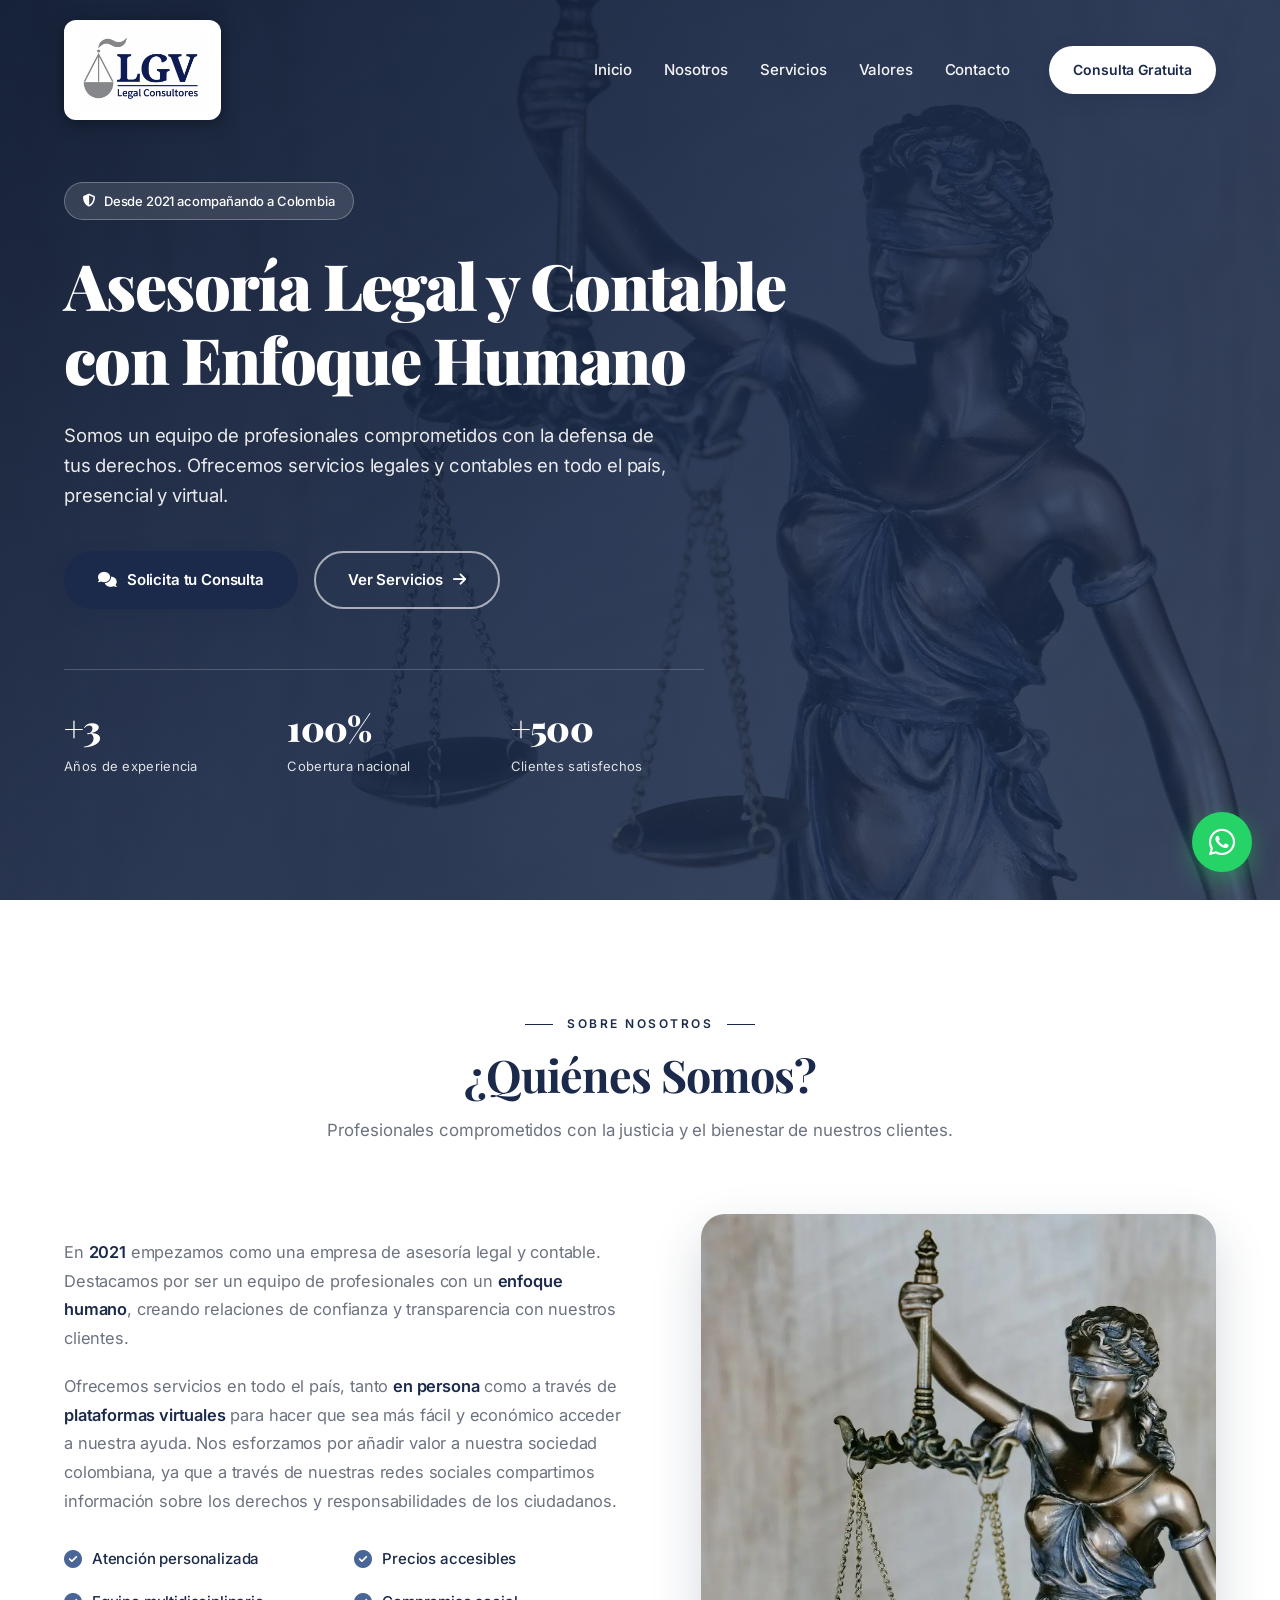
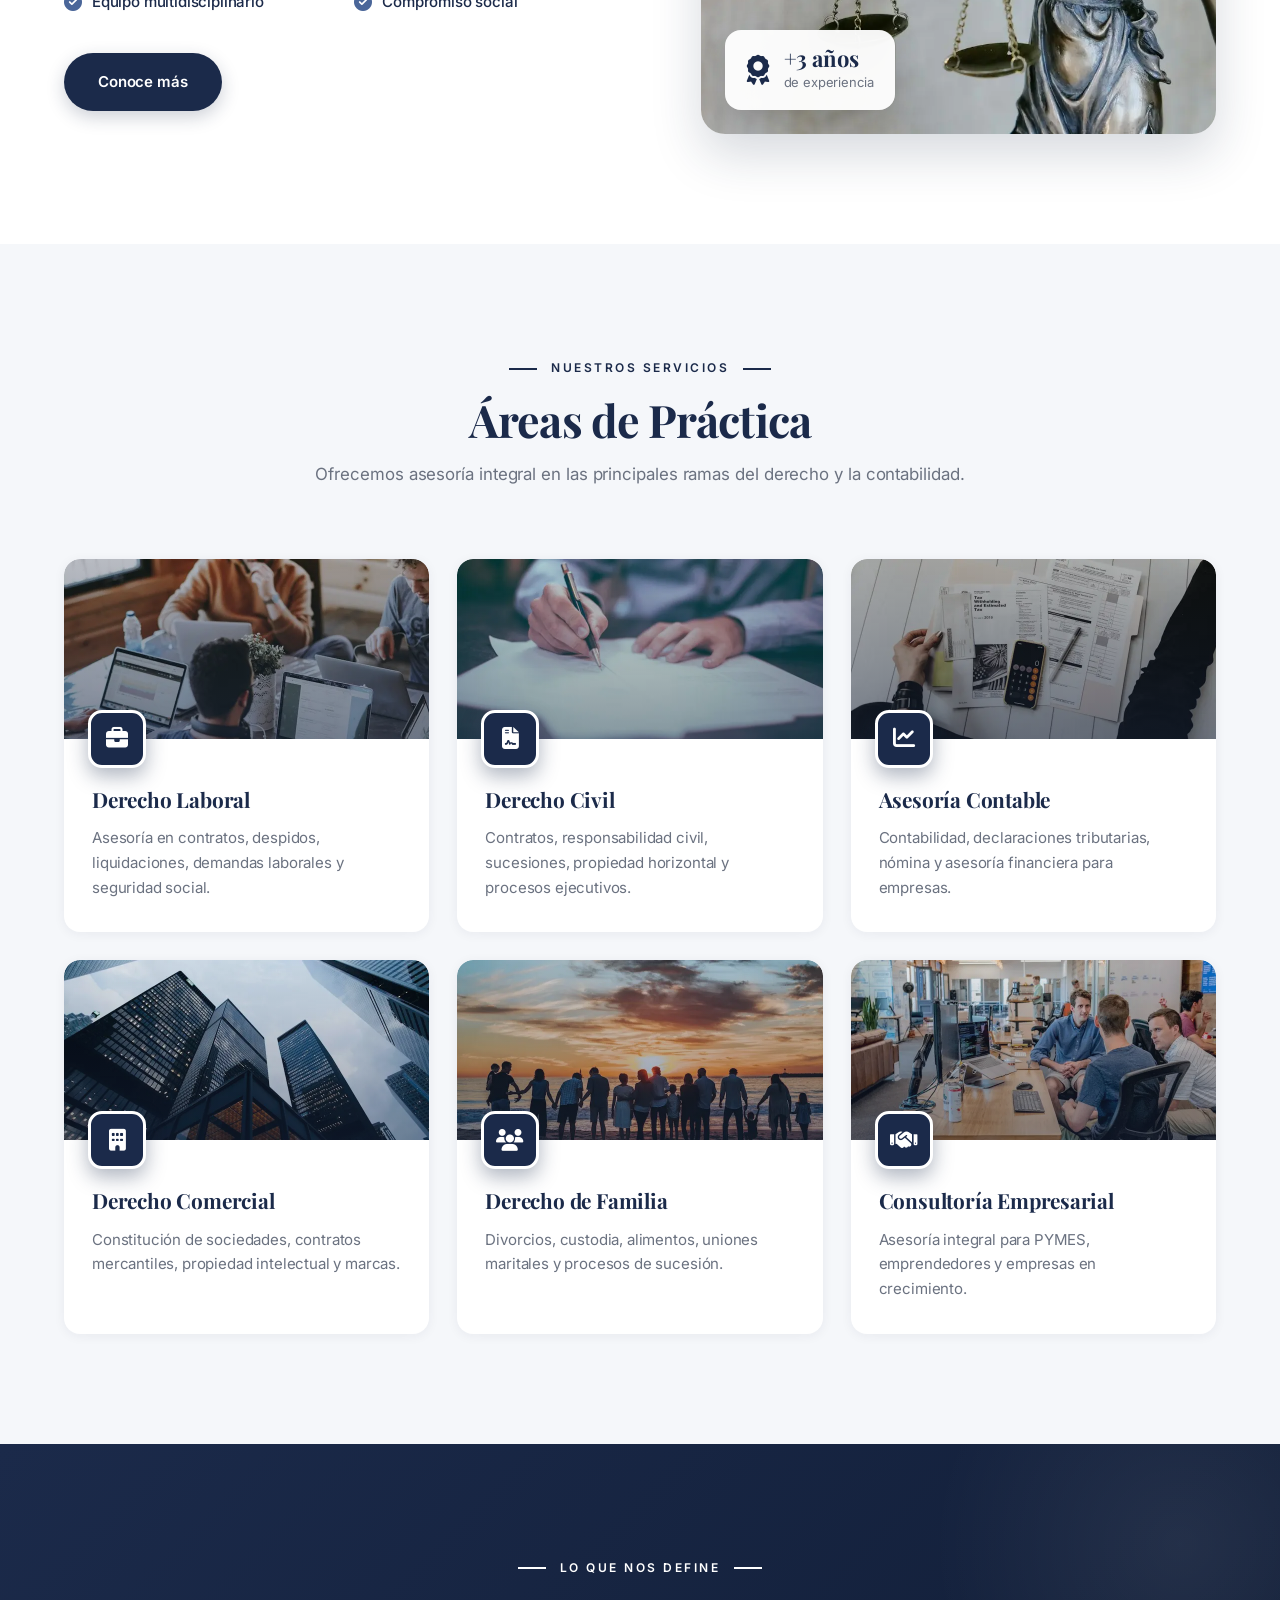
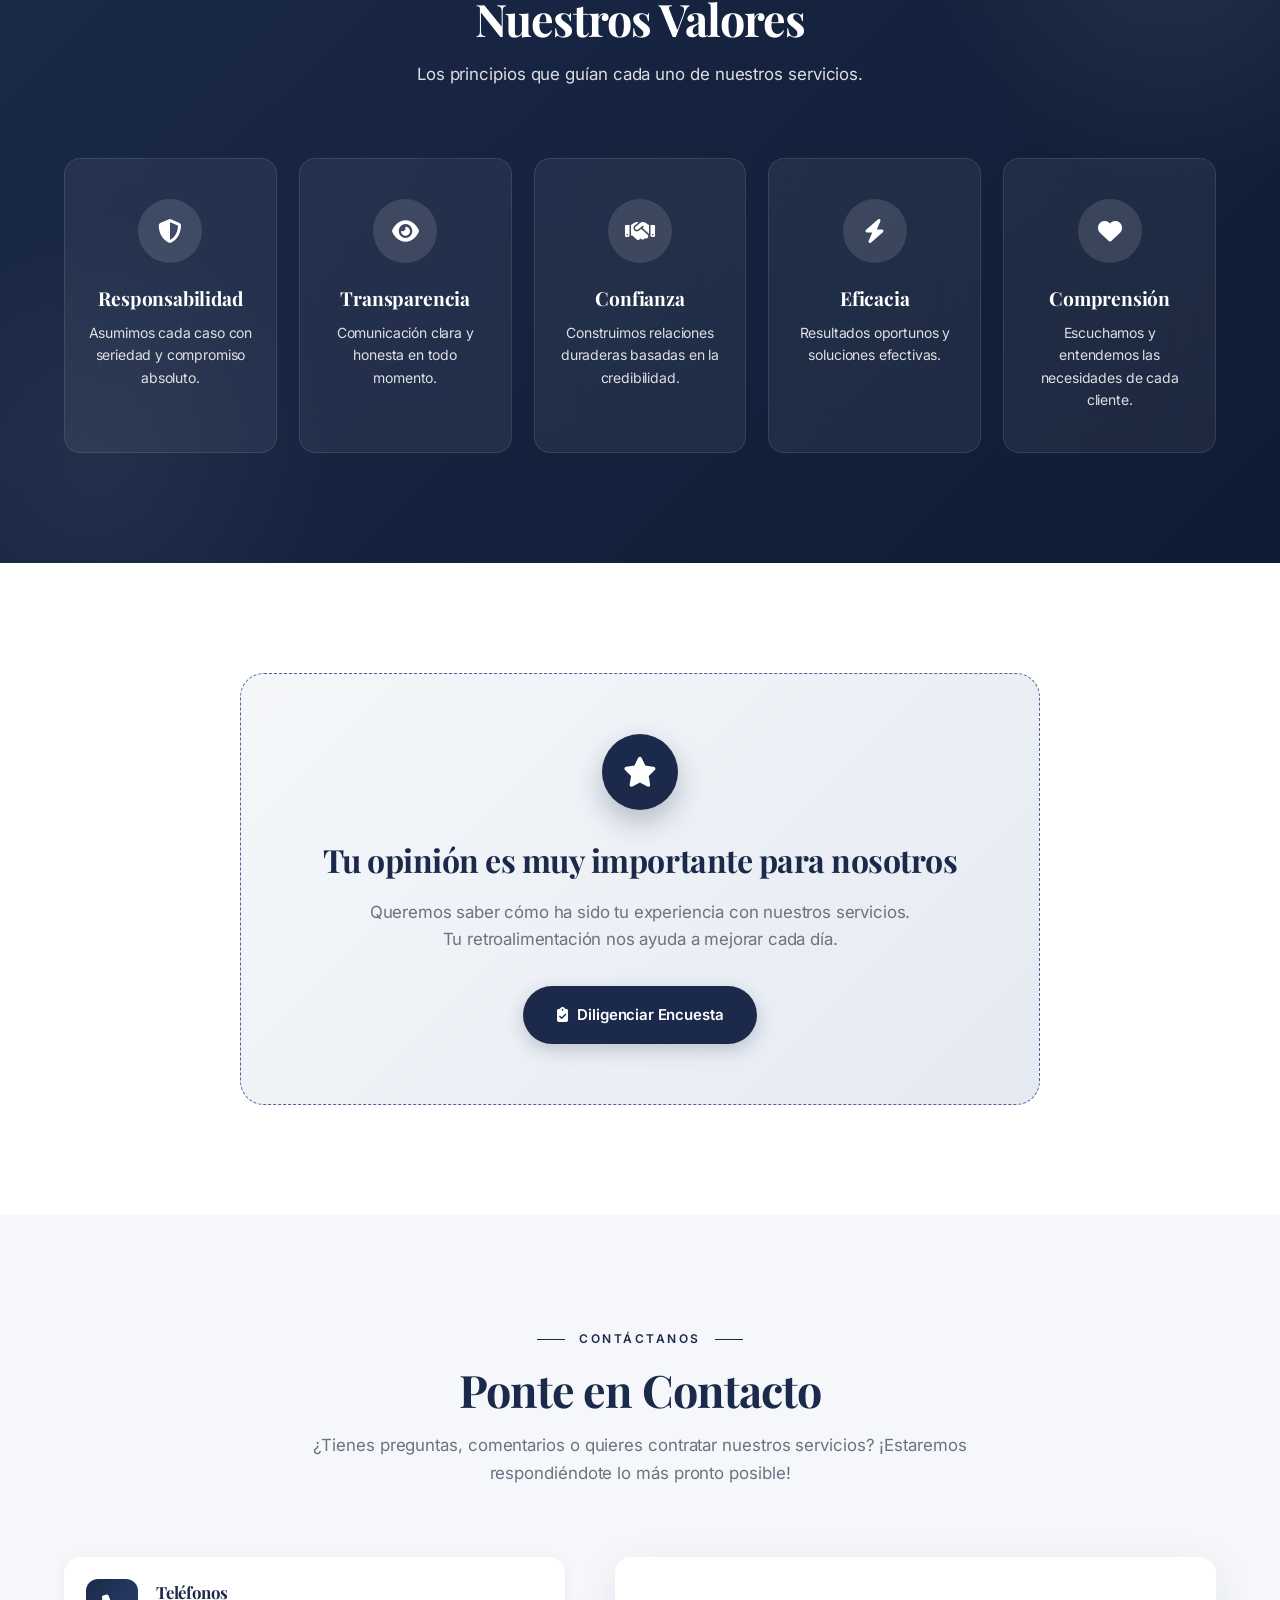
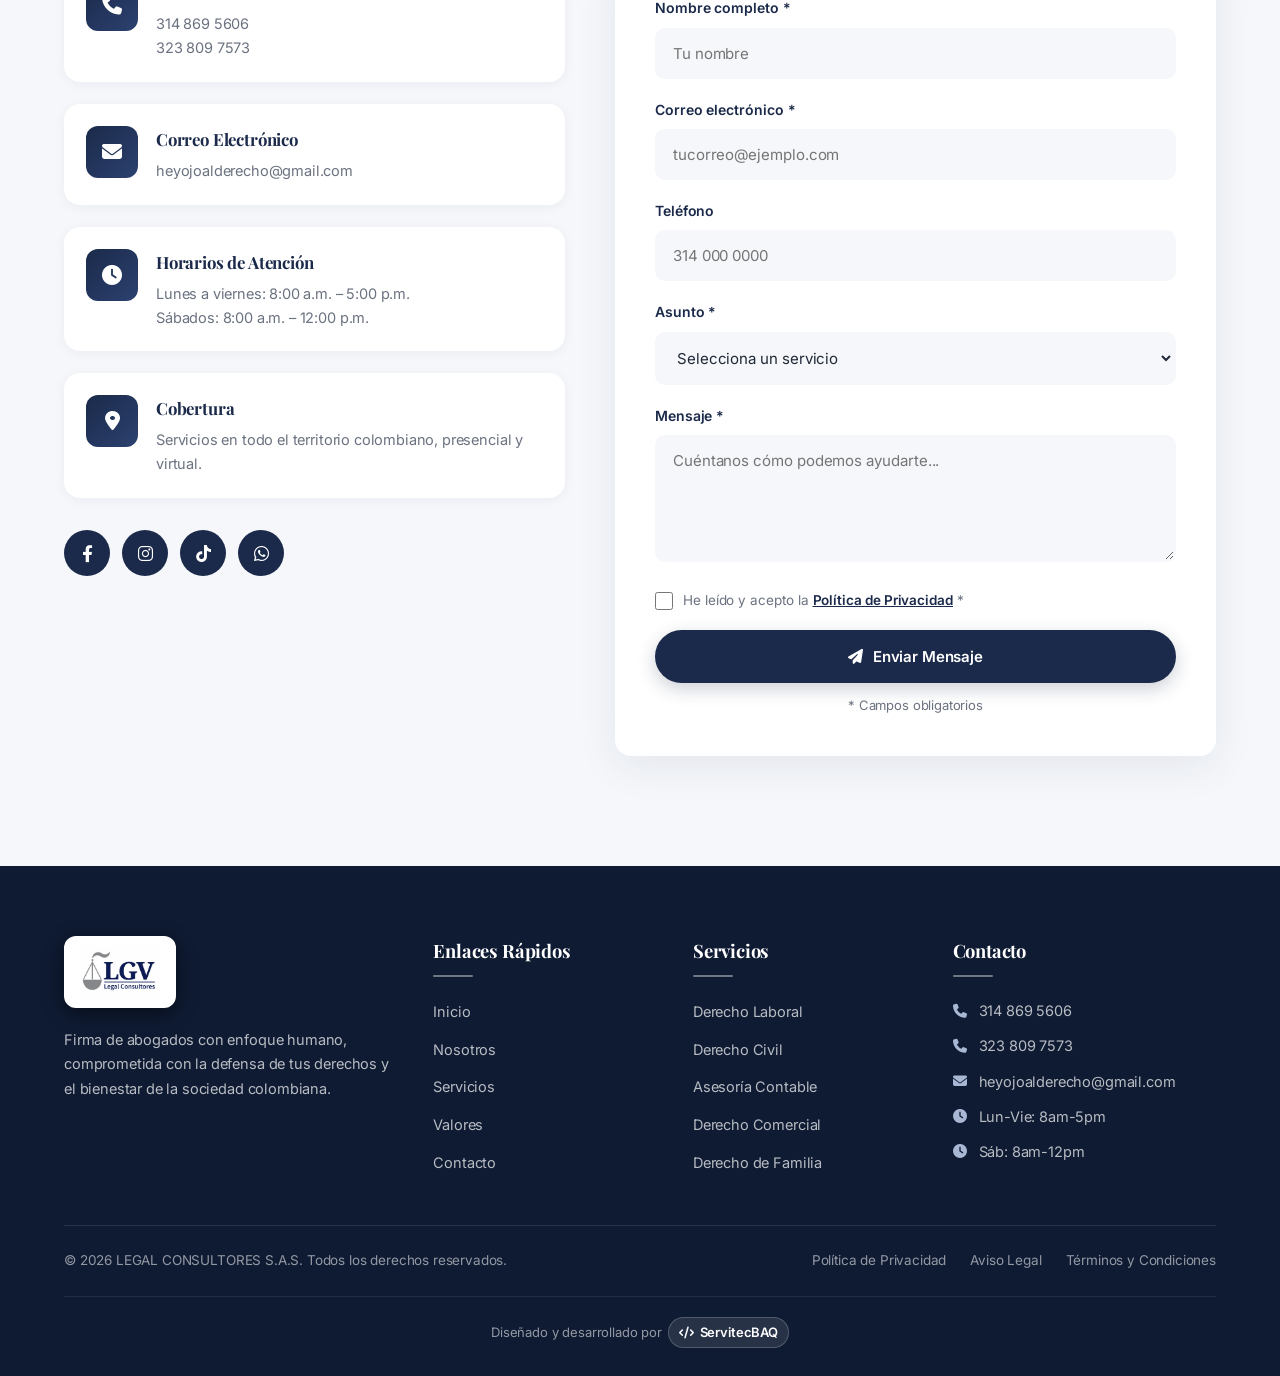
==== commit 0cff3fb6: "Anadir Microsoft Clarity (proyecto z2b3axomu8) Tag oficial en el head de las 4 paginas. Los 5 campos" ====
--- a/index.html
+++ b/index.html
@@ -91,6 +91,14 @@
       ]
     }
     </script>
+    <!-- Microsoft Clarity -->
+    <script type="text/javascript">
+    (function(c,l,a,r,i,t,y){
+        c[a]=c[a]||function(){(c[a].q=c[a].q||[]).push(arguments)};
+        t=l.createElement(r);t.async=1;t.src="https://www.clarity.ms/tag/"+i;
+        y=l.getElementsByTagName(r)[0];y.parentNode.insertBefore(t,y);
+    })(window, document, "clarity", "script", "z2b3axomu8");
+    </script>
 </head>
 <body>
 
@@ -467,22 +475,22 @@
 
                     <div class="form-group">
                         <label for="nombre">Nombre completo *</label>
-                        <input type="text" id="nombre" name="nombre" required placeholder="Tu nombre">
+                        <input type="text" id="nombre" name="nombre" required placeholder="Tu nombre" data-clarity-mask="true">
                     </div>
 
                     <div class="form-group">
                         <label for="email">Correo electrónico *</label>
-                        <input type="email" id="email" name="email" required placeholder="tucorreo@ejemplo.com">
+                        <input type="email" id="email" name="email" required placeholder="tucorreo@ejemplo.com" data-clarity-mask="true">
                     </div>
 
                     <div class="form-group">
                         <label for="telefono">Teléfono</label>
-                        <input type="tel" id="telefono" name="telefono" placeholder="314 000 0000">
+                        <input type="tel" id="telefono" name="telefono" placeholder="314 000 0000" data-clarity-mask="true">
                     </div>
 
                     <div class="form-group">
                         <label for="asunto">Asunto *</label>
-                        <select id="asunto" name="asunto" required>
+                        <select id="asunto" name="asunto" required data-clarity-mask="true">
                             <option value="">Selecciona un servicio</option>
                             <option value="laboral">Derecho Laboral</option>
                             <option value="civil">Derecho Civil</option>
@@ -496,7 +504,7 @@
 
                     <div class="form-group">
                         <label for="mensaje">Mensaje *</label>
-                        <textarea id="mensaje" name="mensaje" rows="5" required placeholder="Cuéntanos cómo podemos ayudarte..."></textarea>
+                        <textarea id="mensaje" name="mensaje" rows="5" required placeholder="Cuéntanos cómo podemos ayudarte..." data-clarity-mask="true"></textarea>
                     </div>
 
                     <div class="form-group form-group--checkbox">
